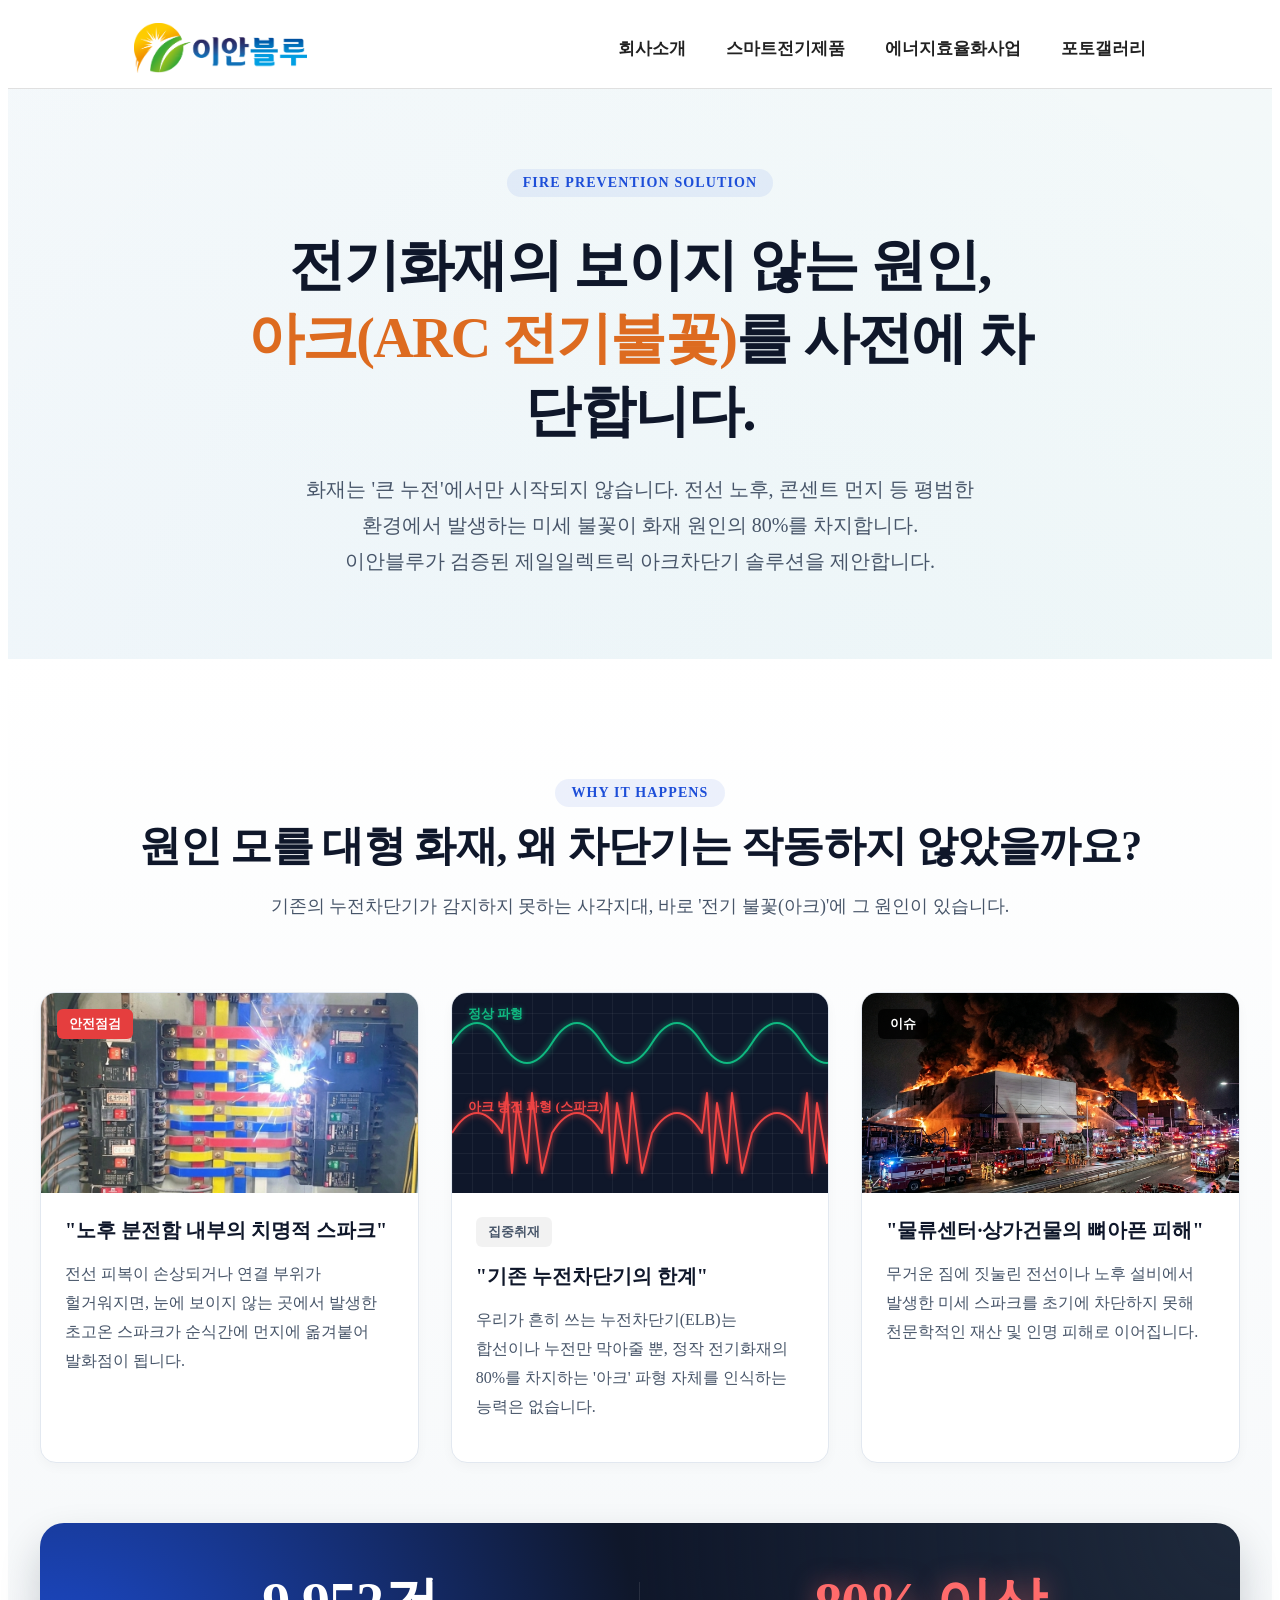
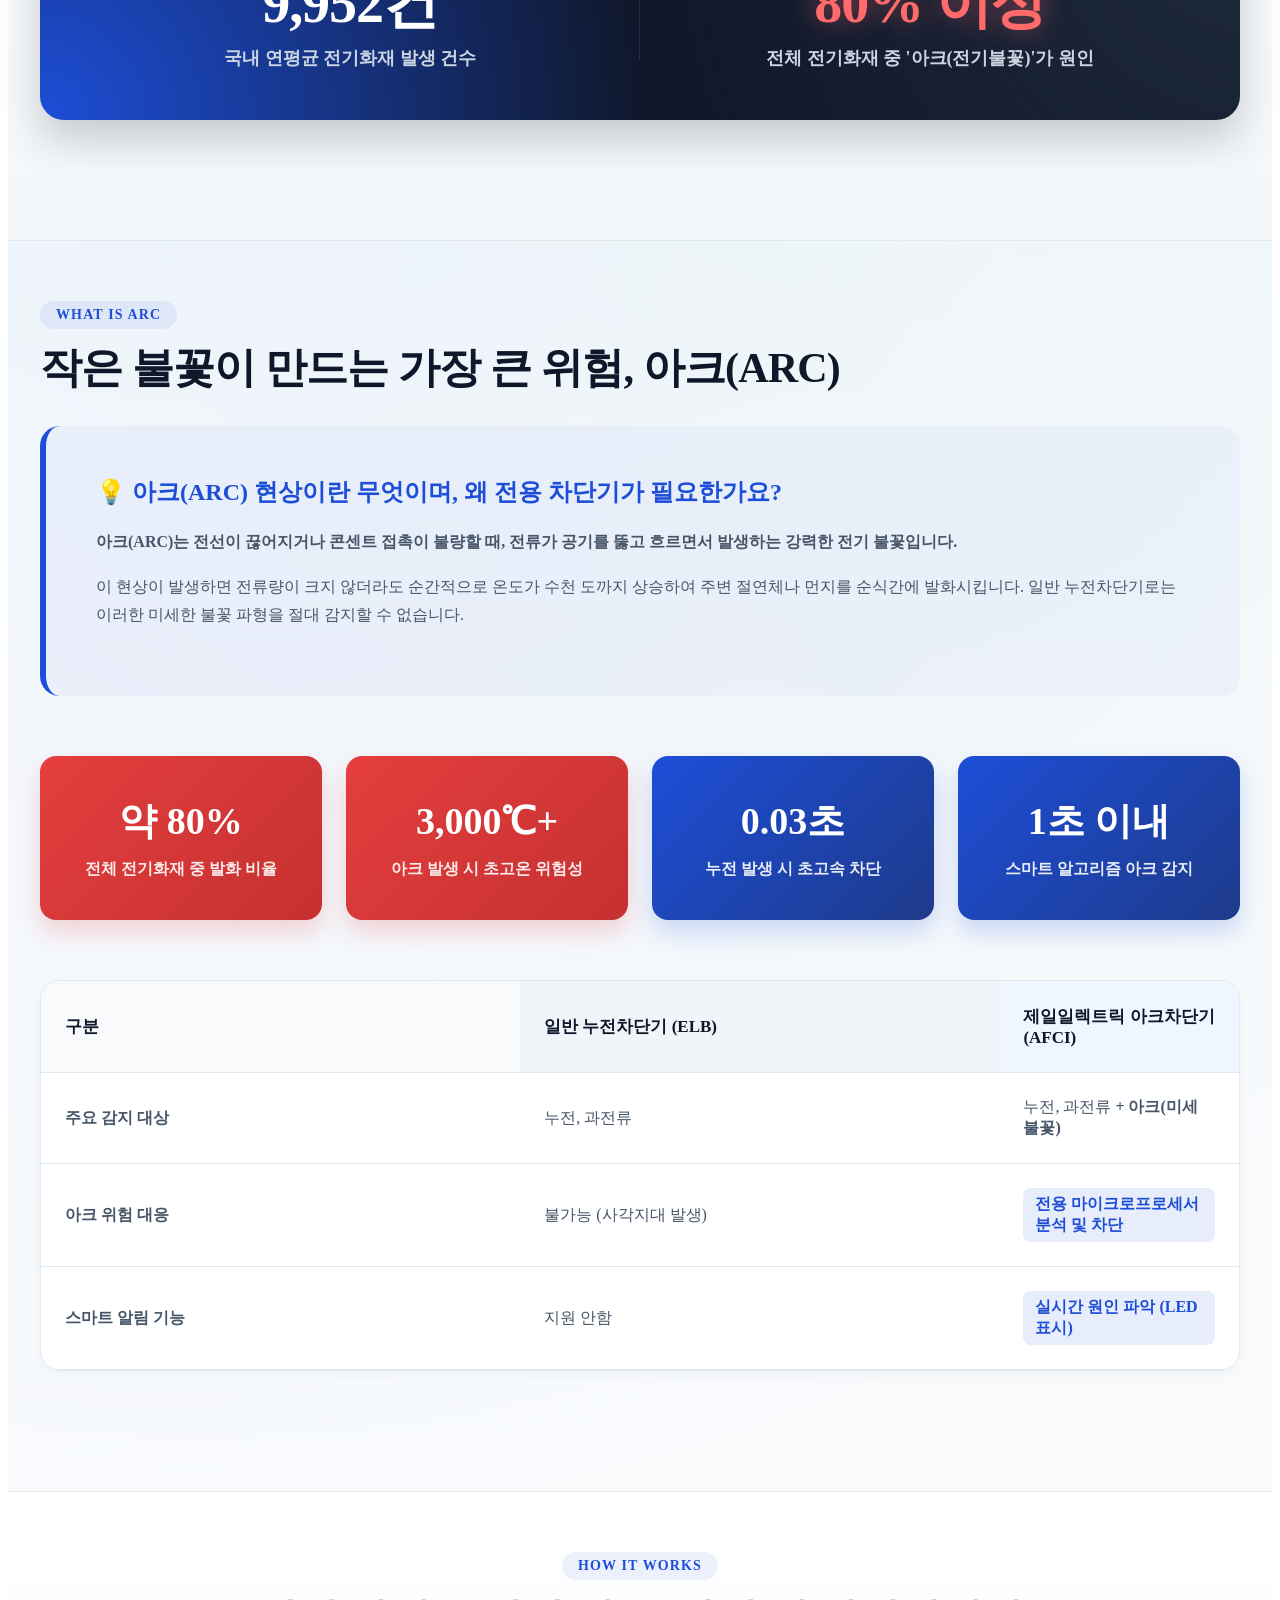
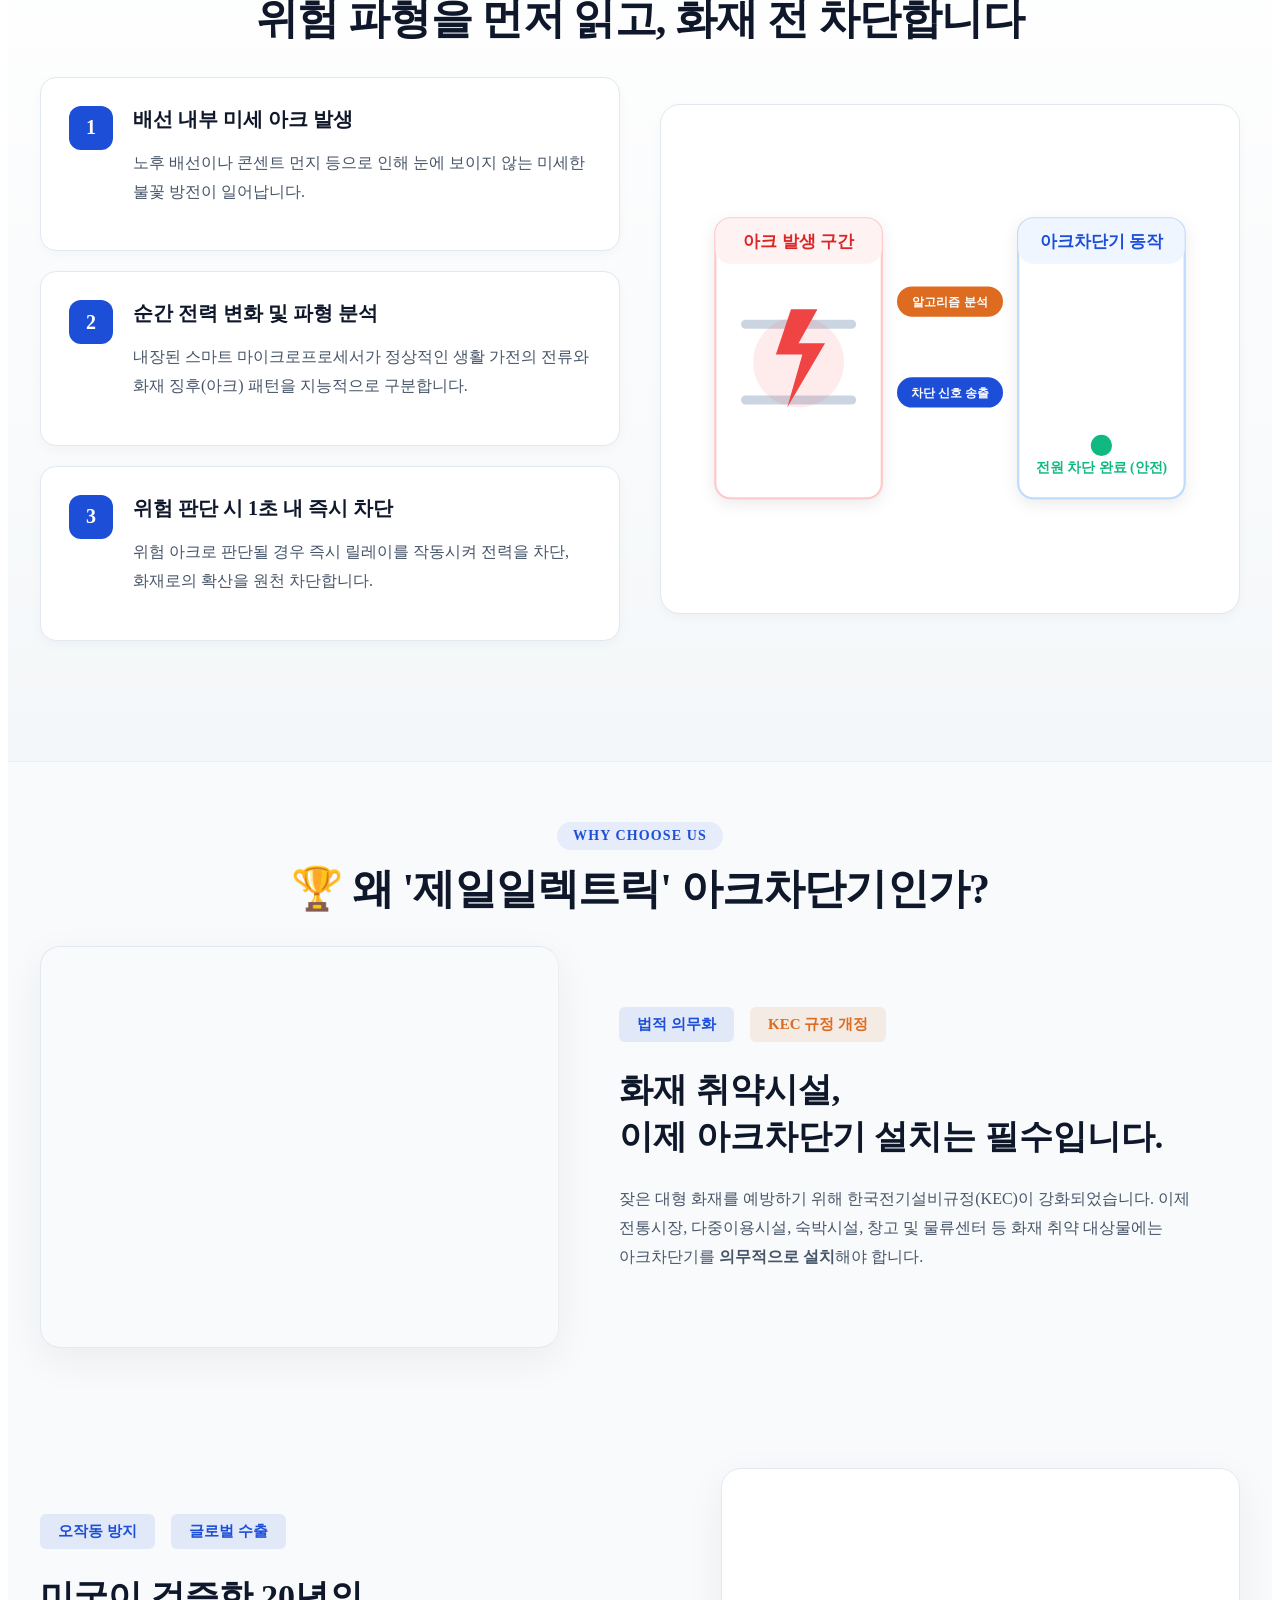
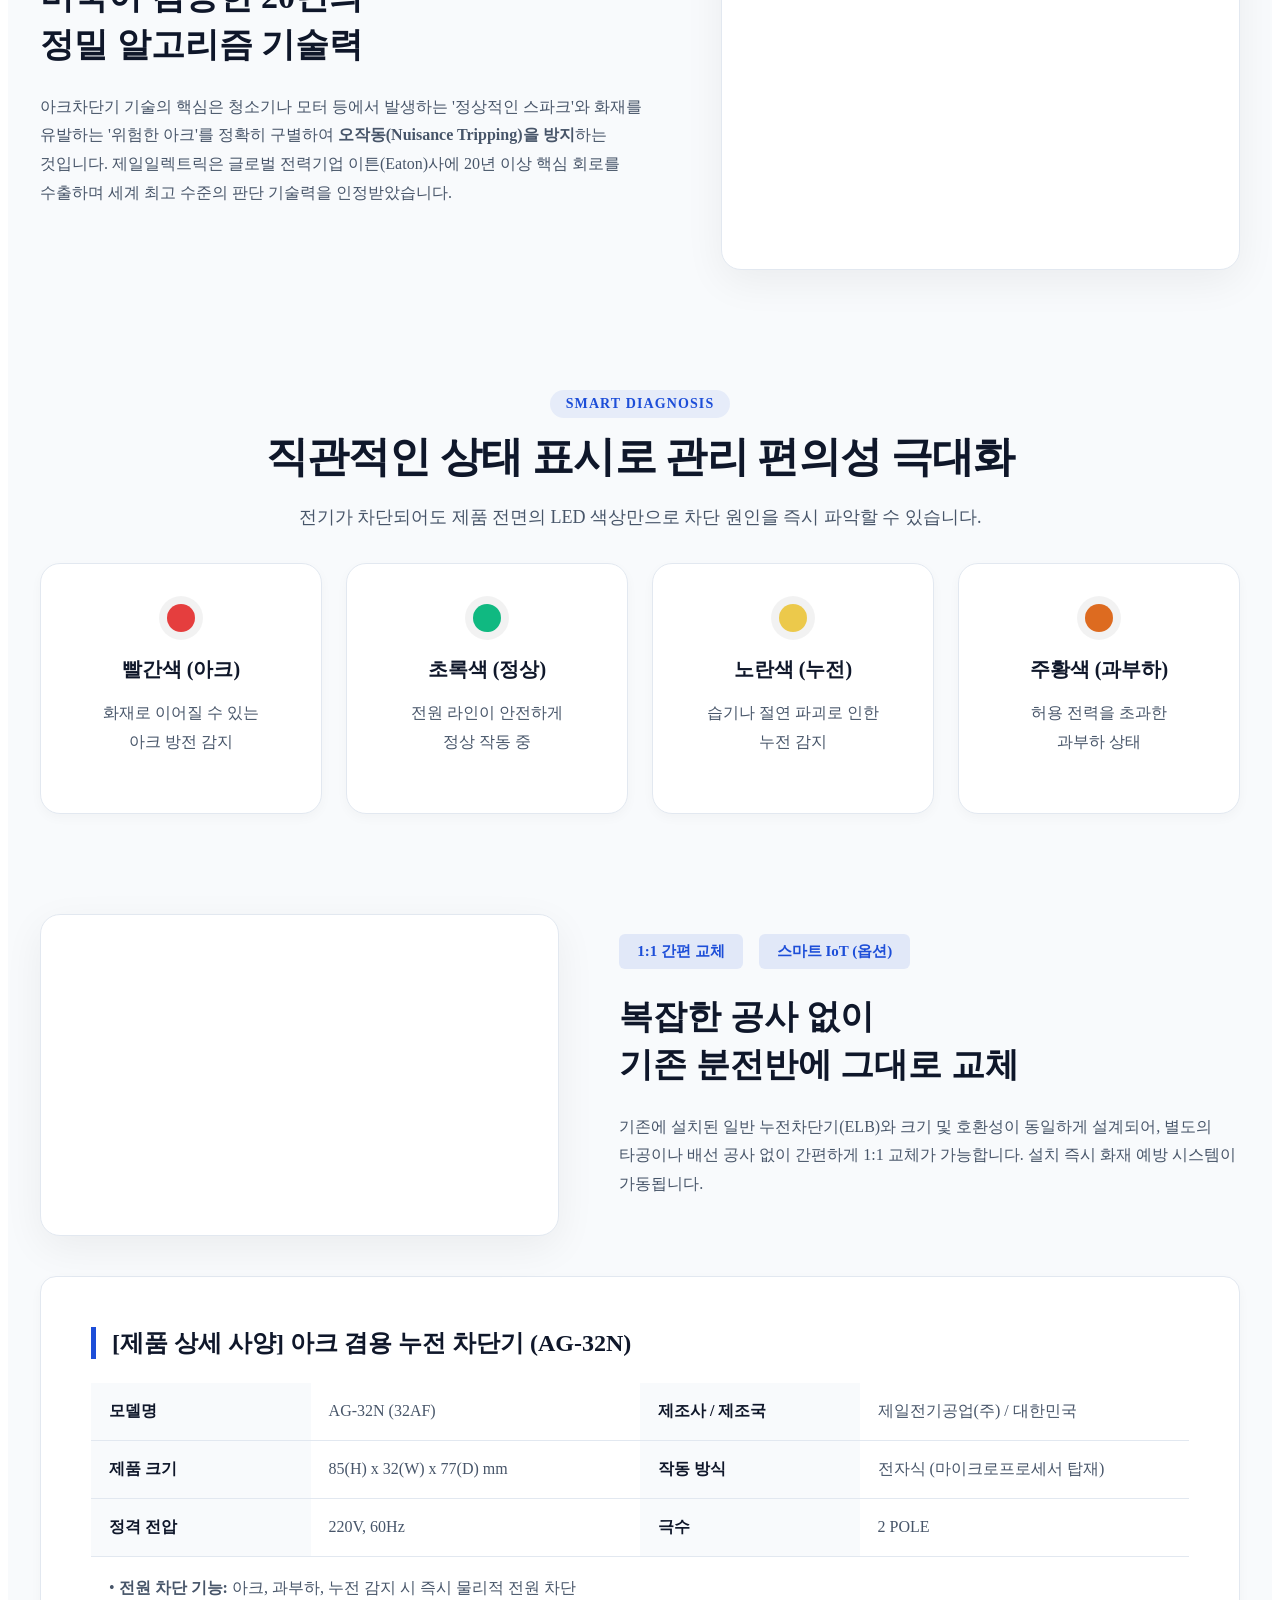
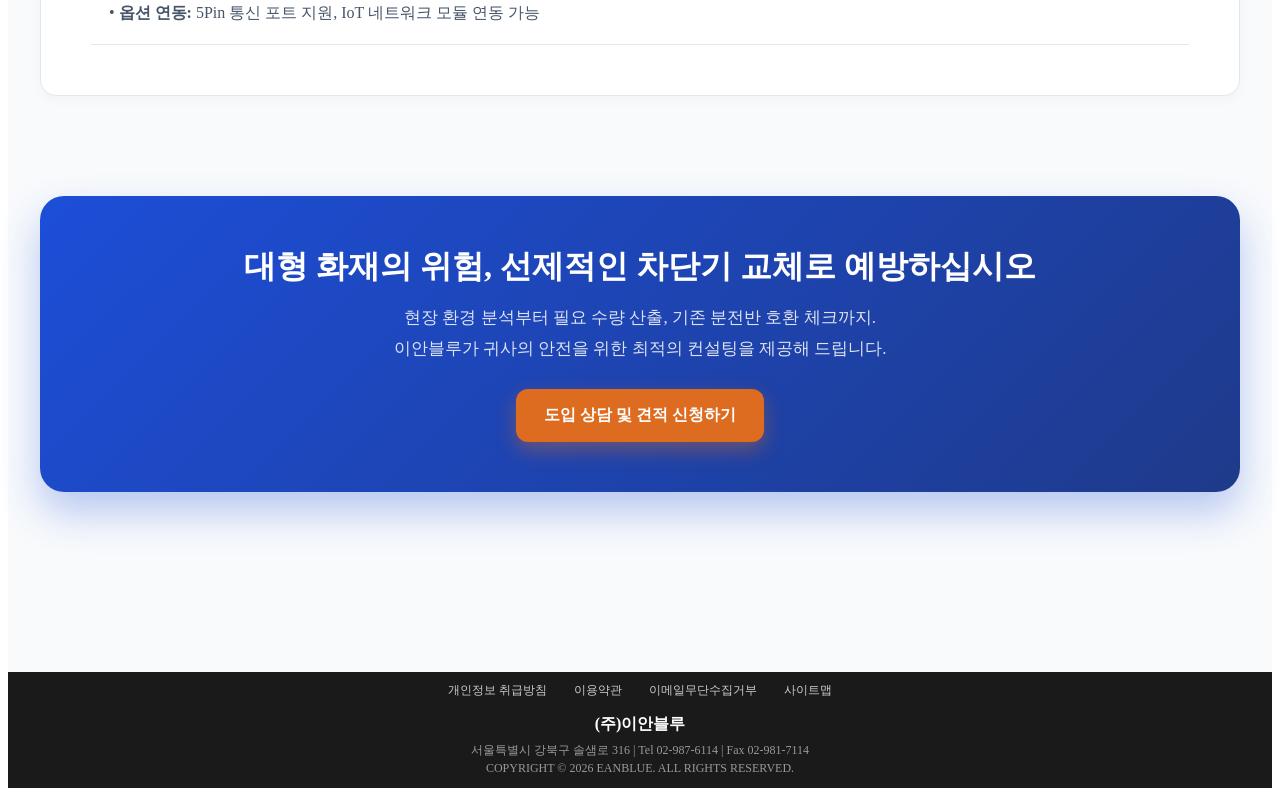
==== arc_breaker.html @ 27e42477 "index and smart electric" ====
<!DOCTYPE html>
<html lang="ko">
<head>
    <meta charset="UTF-8">
    <meta name="viewport" content="width=device-width, initial-scale=1.0">
	<link href="https://fonts.googleapis.com/css2?family=DM+Serif+Display:ital@0;1&display=swap" rel="stylesheet">
    <title>이안블루 | 공식 홈페이지</title>
	<link rel="stylesheet" href="style.css">
    <style>
		/* ==============================================
           💡 [신규] 스마트 아크차단기 전용 독립 스타일
           ============================================== */
        #arc-breaker-section {
            --bg: #f8fafc; --bg-alt: #ffffff; --card: #ffffff; --line: #e2e8f0;
            --text: #0f172a; --sub: #475569; --primary: #1d4ed8; --secondary: #3b82f6;
            --accent: #10b981; --orange: #dd6b20; --red: #e53e3e; --yellow: #ecc94b;
            --shadow: 0 12px 40px rgba(0,0,0,0.06); --shadow-sm: 0 4px 12px rgba(0,0,0,0.03);
            --radius: 20px; --max: 1200px;
            background-color: var(--bg);
            background-image: radial-gradient(circle at 15% 20%, rgba(59, 130, 246, 0.05), transparent 30%), radial-gradient(circle at 85% 12%, rgba(16, 185, 129, 0.04), transparent 30%);
            padding: 0 !important; /* 기존 content-section 여백 무시하고 풀스크린 사용 */
            color: var(--text);
        }
        
        #arc-breaker-section p { line-height: 1.8; word-break: keep-all; color: var(--sub); }
        .arc2-wrap { width: min(var(--max), calc(100% - 40px)); margin: 0 auto; }
        .arc2-section { padding: 120px 0; }
        .arc2-section-alt { background: linear-gradient(180deg, #ffffff 0%, #f4f7f9 100%); }
        .arc2-section + .arc2-section { border-top: 1px solid rgba(0,0,0,0.05); }

        .arc2-head { margin-bottom: 70px; text-align: center; }
        .arc2-head.left { text-align: left; }
        .arc2-kicker { display: inline-block; margin-bottom: 12px; font-size: 14px; font-weight: 800; letter-spacing: .08em; color: var(--primary); text-transform: uppercase; background: rgba(29, 78, 216, 0.08); padding: 6px 16px; border-radius: 30px; }
        .arc2-kicker.orange { color: var(--orange); background: rgba(221, 107, 32, 0.1); }
        .arc2-head h2 { margin: 0 auto 16px; font-size: clamp(28px, 4vw, 42px); letter-spacing: -0.02em; line-height: 1.3; font-weight: 800; color: var(--text); }
        .arc2-head p { margin: 0 auto; color: var(--sub); max-width: 800px; font-size: 18px; }

        .arc2-hero { padding: 80px 0 60px; position: relative; overflow: hidden; text-align: center; }
        .arc2-hero h1 { margin: 20px auto 24px; font-size: clamp(36px, 4.5vw, 56px); line-height: 1.3; font-weight: 800; letter-spacing: -0.03em; color: var(--text); }
        .arc2-hero h1 .arc2-highlight { color: var(--orange); }
        .arc2-hero p { margin: 0 auto 20px; color: var(--sub); font-size: clamp(17px, 1.8vw, 20px); max-width: 680px; line-height: 1.7; }

        .arc2-news-grid { display: grid; grid-template-columns: repeat(auto-fit, minmax(320px, 1fr)); gap: 32px; }
        .arc2-news-card { background: var(--card); border-radius: 16px; overflow: hidden; box-shadow: var(--shadow-sm); border: 1px solid var(--line); transition: transform 0.3s; }
        .arc2-news-card:hover { transform: translateY(-5px); border-color: var(--secondary); }
        .arc2-news-img { height: 200px; background-size: cover; background-position: center; position: relative; }
        .arc2-news-badge { position: absolute; top: 16px; left: 16px; background: rgba(0,0,0,0.8); color: #fff; padding: 6px 12px; border-radius: 6px; font-size: 13px; font-weight: 600; }
        .arc2-news-content { padding: 24px; }
        .arc2-news-content h4 { margin: 0 0 12px; font-size: 20px; font-weight: 700; color: var(--text); }

        .arc2-fire-banner { display: flex; justify-content: center; align-items: center; gap: 40px; margin-top: 60px; background: #0f172a; background-image: radial-gradient(circle at 100% 0%, #1e293b 0%, transparent 50%), radial-gradient(circle at 0% 100%, #1d4ed8 0%, transparent 50%); padding: 50px 40px; border-radius: 24px; box-shadow: 0 20px 40px rgba(15, 23, 42, 0.2); }
        .arc2-fire-stat { flex: 1; text-align: center; position: relative; }
        .arc2-fire-stat:first-child::after { content: ''; position: absolute; right: -20px; top: 10%; height: 80%; width: 1px; background: rgba(255,255,255,0.1); }
        .arc2-fire-stat strong { display: block; font-size: clamp(40px, 5vw, 56px); font-weight: 900; color: #ffffff; margin-bottom: 12px; line-height: 1.1; letter-spacing: -0.02em; }
        .arc2-fire-stat.danger strong { color: #ff6b6b; text-shadow: 0 0 24px rgba(255, 107, 107, 0.5); }
        .arc2-fire-stat span { font-size: 18px; color: #cbd5e1; font-weight: 600; }

        .arc2-info-box { background: rgba(29, 78, 216, 0.04); padding: 50px; border-radius: 20px; margin-bottom: 60px; border-left: 6px solid var(--primary); }
        .arc2-info-box h4 { font-size: 24px; margin: 0 0 20px; color: var(--primary); font-weight: 800; }

        .arc2-stats { display: grid; grid-template-columns: repeat(4, 1fr); gap: 24px; margin-top: 40px; }
        .arc2-stat { padding: 40px 20px; border-radius: 16px; background: linear-gradient(135deg, var(--primary), #1e3a8a); text-align: center; box-shadow: 0 12px 24px rgba(29, 78, 216, 0.2); }
        .arc2-stat strong { display: block; font-size: clamp(28px, 3vw, 38px); font-weight: 800; margin-bottom: 12px; color: #ffffff; }
        .arc2-stat.danger { background: linear-gradient(135deg, var(--red), #c53030); box-shadow: 0 12px 24px rgba(229, 62, 62, 0.2); }
        .arc2-stat span { color: rgba(255,255,255,0.9); font-size: 16px; font-weight: 600; }

        .arc2-compare-wrap { background: var(--card); border: 1px solid var(--line); border-radius: var(--radius); overflow: hidden; box-shadow: var(--shadow-sm); margin-top: 60px; }
        .arc2-compare { width: 100%; border-collapse: collapse; text-align: left; }
        .arc2-compare th, .arc2-compare td { padding: 24px; border-bottom: 1px solid var(--line); vertical-align: middle; }
        .arc2-compare th { background: var(--bg); color: var(--text); font-size: 17px; font-weight: 700; width: 20%; }
        .arc2-compare td { color: var(--sub); font-size: 16px; width: 40%; }
        .arc2-yes { color: var(--primary); font-weight: 800; background: rgba(29,78,216,0.1); padding: 6px 12px; border-radius: 8px; display: inline-block; }
        .arc2-no { color: var(--sub); font-weight: 500; }

        .arc2-flow-wrap { display: grid; grid-template-columns: 1fr 1fr; gap: 40px; align-items: center; }
        .arc2-flow-steps { display: grid; gap: 20px; }
        .arc2-flow-step { display: flex; gap: 20px; align-items: flex-start; padding: 28px; border-radius: 16px; background: #ffffff; border: 1px solid var(--line); box-shadow: var(--shadow-sm); }
        .arc2-flow-num { width: 44px; height: 44px; border-radius: 12px; display: grid; place-items: center; background: var(--primary); color: #ffffff; font-weight: 800; font-size: 20px; flex: 0 0 44px; }
        .arc2-flow-step h4 { margin: 0 0 8px; font-size: 20px; color: var(--text); font-weight: bold; }
        .arc2-viz { min-height: 460px; display: grid; place-items: center; padding: 24px; background: #ffffff; border-radius: var(--radius); border: 1px solid var(--line); box-shadow: var(--shadow-sm); }
        .arc2-viz svg { width: 100%; height: auto; max-width: 560px; }

        .arc2-feature-row { display: flex; align-items: center; gap: 60px; margin-bottom: 120px; }
        .arc2-feature-row.reverse { flex-direction: row-reverse; }
        .arc2-feature-img { flex: 1; height: 400px; border-radius: 20px; background-size: cover; background-position: center; box-shadow: var(--shadow); border: 1px solid var(--line); }
        .arc2-feature-img.contain { background-size: contain; background-repeat: no-repeat; background-color: #fff; }
        .arc2-feature-text { flex: 1.2; }
        .arc2-feature-tag { display: inline-block; background: rgba(29, 78, 216, 0.1); color: var(--primary); padding: 8px 18px; border-radius: 6px; font-size: 15px; font-weight: 700; margin: 0 12px 24px 0; }
        .arc2-feature-tag.orange { background: rgba(221, 107, 32, 0.1); color: var(--orange); }
        .arc2-feature-text h3 { font-size: 34px; font-weight: 800; margin: 0 0 24px; line-height: 1.4; color: var(--text); }

        .arc2-indicator-grid { display: grid; grid-template-columns: repeat(4, 1fr); gap: 24px; margin-bottom: 100px; }
        .arc2-indicator { padding: 40px 24px; border-radius: 20px; background: #ffffff; border: 1px solid var(--line); box-shadow: var(--shadow-sm); text-align: center; }
        .arc2-dot { width: 28px; height: 28px; border-radius: 50%; margin: 0 auto 24px; box-shadow: 0 0 0 8px rgba(0,0,0,0.05); }
        .arc2-indicator h4 { margin: 0 0 16px; font-size: 20px; color: var(--text); font-weight: 700; }

        .arc2-spec-box { background: #ffffff; border: 1px solid var(--line); border-radius: 16px; padding: 50px; box-shadow: var(--shadow-sm); width: 100%; margin-bottom: 100px; box-sizing: border-box;}
        .arc2-spec-box h4 { font-size: 24px; color: var(--text); margin: 0 0 24px 0; font-weight: 800; border-left: 5px solid var(--primary); padding-left: 16px; }
        .arc2-spec-table { width: 100%; border-collapse: collapse; font-size: 16px; }
        .arc2-spec-table th, .arc2-spec-table td { padding: 18px; border-bottom: 1px solid var(--line); text-align: left; }
        .arc2-spec-table th { background-color: var(--bg); color: var(--text); font-weight: 700; width: 20%; }
        .arc2-spec-table td { color: var(--sub); width: 30%; }

        .arc2-cta-box { position: relative; overflow: hidden; border-radius: 24px; padding: 50px 40px; text-align: center; background: linear-gradient(135deg, var(--primary), #1e3a8a); color: #ffffff; box-shadow: 0 20px 40px rgba(29, 78, 216, 0.3); margin-bottom: 60px; }
        .arc2-cta-box h2 { margin: 0 auto 16px; font-size: clamp(26px, 3.5vw, 32px); font-weight: 800; line-height: 1.3; color: white;}
        .arc2-cta-box p { margin: 0 auto 24px; color: rgba(255,255,255,0.85)!important; max-width: 700px; font-size: 17px; line-height: 1.6; }
        
        .arc2-btn { display: inline-flex; align-items: center; justify-content: center; padding: 16px 28px; border-radius: 12px; font-weight: 700; font-size: 16px; transition: all .2s ease; cursor: pointer; border: none; font-family: inherit; text-decoration: none;}
        .arc2-btn-orange { background: var(--orange); color: #fff; box-shadow: 0 8px 20px rgba(221, 107, 32, 0.4); }
        .arc2-btn-orange:hover { transform: translateY(-2px); box-shadow: 0 12px 24px rgba(0,0,0,0.1); color: #fff; }

        @media (max-width: 1024px){
            .arc2-flow-wrap, .arc2-feature-row, .arc2-feature-row.reverse { grid-template-columns: 1fr; flex-direction: column; gap: 60px; margin-bottom: 80px; }
            .arc2-feature-img { min-height: 400px; width: 100%; }
            .arc2-stats, .arc2-indicator-grid { grid-template-columns: 1fr 1fr; }
        }
        @media (max-width: 768px){
            .arc2-fire-banner { flex-direction: column; gap: 40px; padding: 40px 20px; }
            .arc2-fire-stat:first-child::after { display: none; }
            .arc2-stats, .arc2-indicator-grid { grid-template-columns: 1fr; }
            .arc2-compare th, .arc2-compare td, .arc2-spec-table th, .arc2-spec-table td { display: block; width: 100%; box-sizing: border-box; }
            .arc2-compare th, .arc2-spec-table th { background: var(--bg); padding-bottom: 12px; border-bottom: none; }
            .arc2-compare td, .arc2-spec-table td { padding-top: 8px; margin-bottom: 20px; }
            .arc2-section { padding: 80px 0; }
            .arc2-cta-box { padding: 30px 24px; }
            .arc2-feature-row { margin-bottom: 60px; }
        }

    </style>
</head>
<body>

    <div id="header-placeholder"></div>

    <section id="arc-breaker-section" class="content-section active" style="display: block; min-height: calc(100vh - 150px);">
      
      <!-- 히어로 섹션 -->
      <div class="arc2-hero">
        <div class="arc2-wrap" style="max-width: 800px;">
          <div class="arc2-hero-copy">
            <span class="arc2-kicker">FIRE PREVENTION SOLUTION</span>
            <h1>전기화재의 보이지 않는 원인,<br><span class="arc2-highlight">아크(ARC 전기불꽃)</span>를 사전에 차단합니다.</h1>
            <p>화재는 '큰 누전'에서만 시작되지 않습니다. 전선 노후, 콘센트 먼지 등 평범한 환경에서 발생하는 미세 불꽃이 화재 원인의 80%를 차지합니다.<br>이안블루가 검증된 제일일렉트릭 아크차단기 솔루션을 제안합니다.</p>
          </div>
        </div>
      </div>

      <!-- 문제 제기 (뉴스/화재 사례) -->
      <div class="arc2-section arc2-section-alt">
        <div class="arc2-wrap">
          <div class="arc2-head">
            <span class="arc2-kicker">Why It Happens</span>
            <h2>원인 모를 대형 화재, 왜 차단기는 작동하지 않았을까요?</h2>
            <p>기존의 누전차단기가 감지하지 못하는 사각지대, 바로 '전기 불꽃(아크)'에 그 원인이 있습니다.</p>
          </div>

          <div class="arc2-news-grid">
            <div class="arc2-news-card">
              <div class="arc2-news-img" style="background-image: url('Gemini_Generated_Image_8s9qt38s9qt38s9q.png');">
                <span class="arc2-news-badge" style="background:var(--red);">안전점검</span>
              </div>
              <div class="arc2-news-content">
                <h4>"노후 분전함 내부의 치명적 스파크"</h4>
                <p>전선 피복이 손상되거나 연결 부위가 헐거워지면, 눈에 보이지 않는 곳에서 발생한 초고온 스파크가 순식간에 먼지에 옮겨붙어 발화점이 됩니다.</p>
              </div>
            </div>
            <div class="arc2-news-card">
    <!-- 🔥 애니메이션 파형 시각화 영역 추가 -->
    <div class="arc2-news-img" style="background: #0f172a; position: relative; overflow: hidden; height: 200px;">
        <!-- 배경 그리드 (모눈종이 효과) -->
        <div style="position: absolute; top:0; left:0; width:100%; height:100%; background: linear-gradient(rgba(255,255,255,0.05) 1px, transparent 1px), linear-gradient(90deg, rgba(255,255,255,0.05) 1px, transparent 1px); background-size: 20px 20px;"></div>
        
        <!-- 파형 설명 라벨 -->
        <div style="position: absolute; top: 12px; left: 16px; color: #10b981; font-size: 13px; font-weight: bold; z-index: 2; text-shadow: 0 0 5px rgba(16, 185, 129, 0.5);">정상 파형</div>
        <div style="position: absolute; top: 105px; left: 16px; color: #ef4444; font-size: 13px; font-weight: bold; z-index: 2; text-shadow: 0 0 5px rgba(239, 68, 68, 0.5);">아크 방전 파형 (스파크)</div>
        
        <!-- 🟢 정상 파형 SVG (부드러운 곡선) -->
        <svg width="1200" height="100" style="position: absolute; top: 0; left: 0; animation: waveMove 2s linear infinite; filter: drop-shadow(0 0 3px #10b981);">
            <path d="M0,50 Q25,10 50,50 T100,50 T150,50 T200,50 T250,50 T300,50 T350,50 T400,50 T450,50 T500,50 T550,50 T600,50 T650,50 T700,50 T750,50 T800,50 T850,50 T900,50 T950,50 T1000,50 T1050,50 T1100,50 T1150,50 T1200,50" fill="none" stroke="#10b981" stroke-width="2" stroke-linecap="round"/>
        </svg>
        
        <!-- 🔴 아크 방전 파형 SVG (불규칙한 스파크) -->
        <svg width="1200" height="100" style="position: absolute; top: 90px; left: 0; animation: waveMove 2s linear infinite; filter: drop-shadow(0 0 3px #ef4444);">
            <path d="M0,50 Q25,10 50,50 L55,10 L60,90 L65,20 L75,80 L80,10 L90,90 L100,50 Q125,10 150,50 L155,10 L160,90 L165,20 L175,80 L180,10 L190,90 L200,50 Q225,10 250,50 L255,10 L260,90 L265,20 L275,80 L280,10 L290,90 L300,50 Q325,10 350,50 L355,10 L360,90 L365,20 L375,80 L380,10 L390,90 L400,50 Q425,10 450,50 L455,10 L460,90 L465,20 L475,80 L480,10 L490,90 L500,50 Q525,10 550,50 L555,10 L560,90 L565,20 L575,80 L580,10 L590,90 L600,50 Q625,10 650,50 L655,10 L660,90 L665,20 L675,80 L680,10 L690,90 L700,50 Q725,10 750,50 L755,10 L760,90 L765,20 L775,80 L780,10 L790,90 L800,50 Q825,10 850,50 L855,10 L860,90 L865,20 L875,80 L880,10 L890,90 L900,50 Q925,10 950,50 L955,10 L960,90 L965,20 L975,80 L980,10 L990,90 L1000,50 Q1025,10 1050,50 L1055,10 L1060,90 L1065,20 L1075,80 L1080,10 L1090,90 L1100,50 Q1125,10 1150,50 L1155,10 L1160,90 L1165,20 L1175,80 L1180,10 L1190,90 L1200,50" fill="none" stroke="#ef4444" stroke-width="2" stroke-linejoin="round"/>
        </svg>
    </div>
    <!-- // 애니메이션 파형 시각화 영역 끝 -->

    <div class="arc2-news-content">
        <span class="arc2-feature-tag" style="margin-bottom: 16px; background: rgba(0,0,0,0.05); color: var(--sub); padding: 6px 12px; font-size: 13px;">집중취재</span>
        <h4>"기존 누전차단기의 한계"</h4>
        <p>우리가 흔히 쓰는 누전차단기(ELB)는 합선이나 누전만 막아줄 뿐, 정작 전기화재의 80%를 차지하는 '아크' 파형 자체를 인식하는 능력은 없습니다.</p>
    </div>
</div>
            <div class="arc2-news-card">
              <div class="arc2-news-img" style="background-image: url('Gemini_Generated_Image_iw2x42iw2x42iw2x.png');">
                <span class="arc2-news-badge">이슈</span>
              </div>
              <div class="arc2-news-content">
                <h4>"물류센터·상가건물의 뼈아픈 피해"</h4>
                <p>무거운 짐에 짓눌린 전선이나 노후 설비에서 발생한 미세 스파크를 초기에 차단하지 못해 천문학적인 재산 및 인명 피해로 이어집니다.</p>
              </div>
            </div>
          </div>

          <div class="arc2-fire-banner">
            <div class="arc2-fire-stat">
              <strong>9,952건</strong>
              <span>국내 연평균 전기화재 발생 건수</span>
            </div>
            <div class="arc2-fire-stat danger">
              <strong>80% 이상</strong>
              <span>전체 전기화재 중 '아크(전기불꽃)'가 원인</span>
            </div>
          </div>
        </div>
      </div>

      <!-- 아크란? & 비교 분석 -->
      <div class="arc2-section" style="padding-top: 60px;">
        <div class="arc2-wrap">
          <div class="arc2-head left" style="margin-bottom: 30px;">
            <span class="arc2-kicker">What is Arc</span>
            <h2>작은 불꽃이 만드는 가장 큰 위험, 아크(ARC)</h2>
          </div>

          <div class="arc2-info-box">
            <h4>💡 아크(ARC) 현상이란 무엇이며, 왜 전용 차단기가 필요한가요?</h4>
            <p><strong>아크(ARC)는 전선이 끊어지거나 콘센트 접촉이 불량할 때, 전류가 공기를 뚫고 흐르면서 발생하는 강력한 전기 불꽃입니다.</strong></p>
            <p>이 현상이 발생하면 전류량이 크지 않더라도 순간적으로 온도가 수천 도까지 상승하여 주변 절연체나 먼지를 순식간에 발화시킵니다. 일반 누전차단기로는 이러한 미세한 불꽃 파형을 절대 감지할 수 없습니다.</p>
          </div>

          <div class="arc2-stats">
            <div class="arc2-stat danger">
              <strong>약 80%</strong>
              <span>전체 전기화재 중 발화 비율</span>
            </div>
            <div class="arc2-stat danger">
              <strong>3,000℃+</strong>
              <span>아크 발생 시 초고온 위험성</span>
            </div>
            <div class="arc2-stat">
              <strong>0.03초</strong>
              <span>누전 발생 시 초고속 차단</span>
            </div>
            <div class="arc2-stat">
              <strong>1초 이내</strong>
              <span>스마트 알고리즘 아크 감지</span>
            </div>
          </div>

          <div class="arc2-compare-wrap">
            <table class="arc2-compare">
              <thead>
                <tr>
                  <th>구분</th>
                  <th style="background:#f1f5f9;">일반 누전차단기 (ELB)</th>
                  <th style="background:#eff6ff;">제일일렉트릭 아크차단기 (AFCI)</th>
                </tr>
              </thead>
              <tbody>
                <tr>
                  <td><strong>주요 감지 대상</strong></td>
                  <td>누전, 과전류</td>
                  <td>누전, 과전류 <strong>+ 아크(미세 불꽃)</strong></td>
                </tr>
                <tr>
                  <td><strong>아크 위험 대응</strong></td>
                  <td><span class="arc2-no">불가능 (사각지대 발생)</span></td>
                  <td><span class="arc2-yes">전용 마이크로프로세서 분석 및 차단</span></td>
                </tr>
                <tr>
                  <td><strong>스마트 알림 기능</strong></td>
                  <td><span class="arc2-no">지원 안함</span></td>
                  <td><span class="arc2-yes">실시간 원인 파악 (LED 표시)</span></td>
                </tr>
              </tbody>
            </table>
          </div>
        </div>
      </div>

      <!-- 동작 원리 -->
      <div class="arc2-section arc2-section-alt" style="padding-top: 60px;">
        <div class="arc2-wrap">
          <div class="arc2-head" style="margin-bottom: 30px;">
            <span class="arc2-kicker">How it Works</span>
            <h2>위험 파형을 먼저 읽고, 화재 전 차단합니다</h2>
          </div>

          <div class="arc2-flow-wrap">
            <div class="arc2-flow-steps">
              <div class="arc2-flow-step">
                <div class="arc2-flow-num">1</div>
                <div>
                  <h4>배선 내부 미세 아크 발생</h4>
                  <p>노후 배선이나 콘센트 먼지 등으로 인해 눈에 보이지 않는 미세한 불꽃 방전이 일어납니다.</p>
                </div>
              </div>
              <div class="arc2-flow-step">
                <div class="arc2-flow-num">2</div>
                <div>
                  <h4>순간 전력 변화 및 파형 분석</h4>
                  <p>내장된 스마트 마이크로프로세서가 정상적인 생활 가전의 전류와 화재 징후(아크) 패턴을 지능적으로 구분합니다.</p>
                </div>
              </div>
              <div class="arc2-flow-step">
                <div class="arc2-flow-num">3</div>
                <div>
                  <h4>위험 판단 시 1초 내 즉시 차단</h4>
                  <p>위험 아크로 판단될 경우 즉시 릴레이를 작동시켜 전력을 차단, 화재로의 확산을 원천 차단합니다.</p>
                </div>
              </div>
            </div>

            <div class="arc2-viz">
              <svg viewBox="0 0 700 450" xmlns="http://www.w3.org/2000/svg">
                <defs><filter id="shadow" x="-10%" y="-10%" width="120%" height="120%"><feDropShadow dx="0" dy="6" stdDeviation="10" flood-color="#0f172a" flood-opacity="0.08"/></filter></defs>
                <rect x="40" y="40" rx="20" width="220" height="370" fill="#ffffff" stroke="#fecaca" stroke-width="3" filter="url(#shadow)"/>
                <rect x="40" y="40" rx="20" width="220" height="60" fill="#fef2f2"/>
                <text x="150" y="78" text-anchor="middle" fill="#dc2626" font-size="22" font-weight="800">아크 발생 구간</text>
                <line x1="80" y1="180" x2="220" y2="180" stroke="#cbd5e1" stroke-width="12" stroke-linecap="round"/>
                <line x1="80" y1="280" x2="220" y2="280" stroke="#cbd5e1" stroke-width="12" stroke-linecap="round"/>
                <path d="M140 160 L120 220 L155 220 L135 290 L185 205 L150 205 L175 160 Z" fill="#ef4444"/>
                <circle cx="150" cy="230" r="60" fill="rgba(239, 68, 68, 0.1)"/>
                <rect x="280" y="130" rx="20" width="140" height="40" fill="#dd6b20"/><text x="350" y="156" text-anchor="middle" fill="#ffffff" font-size="16" font-weight="800">알고리즘 분석</text>
                <rect x="280" y="250" rx="20" width="140" height="40" fill="#1d4ed8"/><text x="350" y="276" text-anchor="middle" fill="#ffffff" font-size="16" font-weight="800">차단 신호 송출</text>
                <rect x="440" y="40" rx="20" width="220" height="370" fill="#ffffff" stroke="#bfdbfe" stroke-width="3" filter="url(#shadow)"/>
                <rect x="440" y="40" rx="20" width="220" height="60" fill="#eff6ff"/>
                <text x="550" y="78" text-anchor="middle" fill="#1d4ed8" font-size="22" font-weight="800">아크차단기 동작</text>
                <circle cx="550" cy="340" r="14" fill="#10b981"/>
                <text x="550" y="375" text-anchor="middle" fill="#10b981" font-size="18" font-weight="800">전원 차단 완료 (안전)</text>
              </svg>
            </div>
          </div>
        </div>
      </div>

      <!-- 상세 기능 및 스펙 -->
      <div class="arc2-section" style="padding-top: 60px;">
        <div class="arc2-wrap">
          <div class="arc2-head" style="margin-bottom: 30px;">
            <span class="arc2-kicker">Why Choose Us</span>
            <h2>🏆 왜 '제일일렉트릭' 아크차단기인가?</h2>
          </div>

          <div class="arc2-feature-row">
            <div class="arc2-feature-img" style="background-image: url('https://image.news1.kr/system/photos/2025/12/5/7636900/no_water.jpg/dims/crop/628x439'); border-right: 1px solid #eee;"></div>
            <div class="arc2-feature-text">
              <span class="arc2-feature-tag">법적 의무화</span>
              <span class="arc2-feature-tag orange">KEC 규정 개정</span>
              <h3>화재 취약시설,<br>이제 아크차단기 설치는 필수입니다.</h3>
              <p>잦은 대형 화재를 예방하기 위해 한국전기설비규정(KEC)이 강화되었습니다. 이제 전통시장, 다중이용시설, 숙박시설, 창고 및 물류센터 등 화재 취약 대상물에는 아크차단기를 <strong>의무적으로 설치</strong>해야 합니다.</p>
            </div>
          </div>

          <div class="arc2-feature-row reverse">
            <div class="arc2-feature-img contain" style="background-image: url('https://cdn.dailysecu.com/news/photo/202510/201371_201604_3022.png');"></div>
            <div class="arc2-feature-text">
              <span class="arc2-feature-tag">오작동 방지</span>
              <span class="arc2-feature-tag">글로벌 수출</span>
              <h3>미국이 검증한 20년의<br>정밀 알고리즘 기술력</h3>
              <p>아크차단기 기술의 핵심은 청소기나 모터 등에서 발생하는 '정상적인 스파크'와 화재를 유발하는 '위험한 아크'를 정확히 구별하여 <strong>오작동(Nuisance Tripping)을 방지</strong>하는 것입니다. 제일일렉트릭은 글로벌 전력기업 이튼(Eaton)사에 20년 이상 핵심 회로를 수출하며 세계 최고 수준의 판단 기술력을 인정받았습니다.</p>
            </div>
          </div>

          <div class="arc2-head" style="margin-top: 100px; margin-bottom: 30px;">
            <span class="arc2-kicker">Smart Diagnosis</span>
            <h2>직관적인 상태 표시로 관리 편의성 극대화</h2>
            <p>전기가 차단되어도 제품 전면의 LED 색상만으로 차단 원인을 즉시 파악할 수 있습니다.</p>
          </div>
          
          <div class="arc2-indicator-grid">
            <div class="arc2-indicator">
              <div class="arc2-dot" style="background:var(--red);"></div>
              <h4>빨간색 (아크)</h4>
              <p>화재로 이어질 수 있는<br>아크 방전 감지</p>
            </div>
            <div class="arc2-indicator">
              <div class="arc2-dot" style="background:var(--accent);"></div>
              <h4>초록색 (정상)</h4>
              <p>전원 라인이 안전하게<br>정상 작동 중</p>
            </div>
            <div class="arc2-indicator">
              <div class="arc2-dot" style="background:var(--yellow);"></div>
              <h4>노란색 (누전)</h4>
              <p>습기나 절연 파괴로 인한<br>누전 감지</p>
            </div>
            <div class="arc2-indicator">
              <div class="arc2-dot" style="background:var(--orange);"></div>
              <h4>주황색 (과부하)</h4>
              <p>허용 전력을 초과한<br>과부하 상태</p>
            </div>
          </div>

          <div class="arc2-feature-row" style="margin-bottom: 40px; margin-top: 80px;">
            <div class="arc2-feature-img contain" style="background-image: url('https://www.cheilelec.com/DATAS/es_product/%C1%D6%C5%C3%BF%EB_%BE%C6%C5%A9_%B0%E2%BF%EB_%B4%A9%C0%FC_%C2%F7%B4%DC%B1%E2.jpg'); height: 320px;"></div>
            <div class="arc2-feature-text">
              <span class="arc2-feature-tag">1:1 간편 교체</span>
              <span class="arc2-feature-tag">스마트 IoT (옵션)</span>
              <h3>복잡한 공사 없이<br>기존 분전반에 그대로 교체</h3>
              <p>기존에 설치된 일반 누전차단기(ELB)와 크기 및 호환성이 동일하게 설계되어, 별도의 타공이나 배선 공사 없이 간편하게 1:1 교체가 가능합니다. 설치 즉시 화재 예방 시스템이 가동됩니다.</p>
            </div>
          </div>

          <div class="arc2-spec-box">
            <h4>[제품 상세 사양] 아크 겸용 누전 차단기 (AG-32N)</h4>
            <table class="arc2-spec-table">
              <tbody>
                <tr>
                  <th>모델명</th>
                  <td>AG-32N (32AF)</td>
                  <th>제조사 / 제조국</th>
                  <td>제일전기공업(주) / 대한민국</td>
                </tr>
                <tr>
                  <th>제품 크기</th>
                  <td>85(H) x 32(W) x 77(D) mm</td>
                  <th>작동 방식</th>
                  <td>전자식 (마이크로프로세서 탑재)</td>
                </tr>
                <tr>
                  <th>정격 전압</th>
                  <td>220V, 60Hz</td>
                  <th>극수</th>
                  <td>2 POLE</td>
                </tr>
                <tr>
                  <td colspan="4" style="line-height: 1.6;">
                    • <strong>전원 차단 기능:</strong> 아크, 과부하, 누전 감지 시 즉시 물리적 전원 차단<br>
                    • <strong>옵션 연동:</strong> 5Pin 통신 포트 지원, IoT 네트워크 모듈 연동 가능
                  </td>
                </tr>
              </tbody>
            </table>
          </div>

          <!-- 도입 문의 CTA (기존 글로벌 자바스크립트 연동) -->
          <div class="arc2-cta-box">
            <h2>대형 화재의 위험, 선제적인 차단기 교체로 예방하십시오</h2>
            <p>현장 환경 분석부터 필요 수량 산출, 기존 분전반 호환 체크까지.<br>이안블루가 귀사의 안전을 위한 최적의 컨설팅을 제공해 드립니다.</p>
            <a href="javascript:void(0);" class="arc2-btn arc2-btn-orange btn-open-inquiry" data-target="inquiry-form-arc">도입 상담 및 견적 신청하기</a>
          </div>

          <!-- 문의 폼 (기존 글로벌 폼 디자인 양식 적용) -->
          <div id="inquiry-form-arc" class="inquiry-form-wrap" style="max-width: 1000px; margin: 0 auto 100px auto;">
            <h3>스마트 아크차단기 도입 문의</h3>
            <form action="https://formsubmit.co/eanblue365@naver.com" method="POST">
                <input type="hidden" name="_subject" value="[이안블루 홈페이지] 스마트 아크차단기 도입 문의가 도착했습니다!">
                <input type="hidden" name="_template" value="table">
                <div class="inquiry-section-title">1. 기본정보</div>
                <div class="inquiry-grid">
                    <div class="inquiry-group"><label>회사명/건물명</label><input type="text" name="회사명" placeholder="입력해주세요" required></div>
                    <div class="inquiry-group"><label>주소</label><input type="text" name="주소" placeholder="주소를 입력해주세요"></div>
                    <div class="inquiry-group"><label>담당자</label><input type="text" name="담당자" placeholder="성함을 입력해주세요" required></div>
                    <div class="inquiry-group"><label>전화번호</label><input type="tel" name="전화번호" placeholder="연락처를 입력해주세요" required></div>
                    <div class="inquiry-group full-width"><label>이메일</label><input type="email" name="이메일" placeholder="이메일 주소를 입력해주세요" required></div>
                </div>
                <div class="inquiry-section-title">2. 문의내용</div>
                <div class="inquiry-group full-width">
                    <textarea name="문의내용" placeholder="건물 유형, 설치 수량 등 상세한 내용을 적어주세요." required></textarea>
                </div>
                <button type="submit" class="inquiry-submit-btn">문의하기 (메일 전송)</button>
                <div class="inquiry-consent">(양식을 제출하면 개인정보 제공 및 제3자 정보 제공 활용에 동의하는 것으로 간주합니다.)</div>
            </form>
          </div>

        </div>
      </div>
    </section>

    <footer>
        <div class="footer-links">
            <a href="#">개인정보 취급방침</a>
            <a href="#">이용약관</a>
            <a href="#">이메일무단수집거부</a>
            <a href="#">사이트맵</a>
        </div>
        <div class="footer-info">
            <p><strong>(주)이안블루</strong></p>
            <p>서울특별시 강북구 솔샘로 316 | Tel 02-987-6114 | Fax 02-981-7114</p>
            <p>COPYRIGHT © 2026 EANBLUE. ALL RIGHTS RESERVED.</p>
        </div>
    </footer>

    <script src="script.js"></script>
	<script src="header.js"></script>
</body>
</html>
---- style.css ----
<style>
        /* 1. 기본 스타일 설정 */
        body { font-family: 'Pretendard', 'Malgun Gothic', sans-serif; margin: 0; line-height: 1.8; color: #333; scroll-behavior: smooth; }
        
        /* 2. 상단 메뉴바 */
        header { background: #ffffff; border-bottom: 1px solid #e0e0e0; padding: 0 10%; display: flex; justify-content: space-between; align-items: center; position: sticky; top: 0; z-index: 100; height: 80px; }
        
        .logo-container { height: 100%; display: flex; align-items: center; }
        .logo-container a { display: flex; align-items: center; text-decoration: none; cursor: pointer; }
        .logo-img { height: 50px; width: auto; }
        
        /* 햄버거 버튼 (데스크탑에서는 숨김) */
        .menu-toggle { display: none; font-size: 28px; cursor: pointer; background: none; border: none; color: #222; padding: 10px; }

        /* 3. 메인 메뉴 및 드롭다운 (데스크탑 기준) */
        nav { display: flex; height: 100%; }
        .menu-item { position: relative; height: 100%; display: flex; align-items: center; margin-left: 40px; }
        
        .menu-btn { text-decoration: none; color: #222; font-weight: 600; font-size: 17px; padding: 10px 0; cursor: pointer; transition: color 0.2s; display: flex; align-items: center; height: 100%; }
        .menu-btn:hover { color: #0056b3; }

        .submenu { display: none; position: absolute; top: 80px; left: 50%; transform: translateX(-50%); background: #ffffff; box-shadow: 0 8px 16px rgba(0,0,0,0.1); border-radius: 5px; overflow: hidden; min-width: 220px; text-align: left; border: 1px solid #eee; z-index: 200; }
        .submenu a { display: block; padding: 12px 20px; color: #555; text-decoration: none; font-size: 14px; border-bottom: 1px solid #f8f9fa; white-space: nowrap; transition: background 0.2s; text-align: center; }
        .submenu a:last-child { border-bottom: none; }
        .submenu a:hover { background: #f0f7ff; color: #0056b3; font-weight: bold; }
        
        /* CSS Hover 방식으로 서브메뉴 열기 (데스크탑) */
        @media (min-width: 851px) {
            .menu-item:hover .submenu { display: block; animation: fadeInDownMenu 0.2s ease-out forwards; }
        }
        @keyframes fadeInDownMenu { from { opacity: 0; transform: translate(-50%, -10px); } to { opacity: 1; transform: translate(-50%, 0); } }
		
		/* 5. 콘텐츠 영역 공통 설정 */
        section.content-section { padding: 80px 10%; display: none; }
        section.content-section.active { display: block; animation: fadeIn 0.6s ease-out forwards; }
        @keyframes fadeIn {
            from { opacity: 0; transform: translateY(20px); }
            to { opacity: 1; transform: translateY(0); }
        }
		
        .section-title { text-align: center; font-size: 32px; color: #ffffff; margin-bottom: 50px; font-weight: 700; text-shadow: 0 2px 8px rgba(0,0,0,0.6); }
        .section-title::after { content: ''; display: block; width: 50px; height: 3px; background: #ffffff; margin: 15px auto 0; box-shadow: 0 2px 4px rgba(0,0,0,0.5); }
        
        .section-title.dark-title { color: #222; text-shadow: none; }
        .section-title.dark-title::after { background: #0056b3; box-shadow: none; }

        .iot-cta-area { text-align: center; padding: 40px; background: #002060; border-radius: 15px; color: white; margin-top: 50px; }
        .iot-cta-area h3 { font-size: 24px; margin-top: 0; margin-bottom: 10px; }
        .iot-cta-area p { font-size: 16px; opacity: 0.9; margin-bottom: 30px; }
		.cta-btn-group { display: flex; justify-content: center; gap: 20px; flex-wrap: wrap; }
        .cta-btn { padding: 15px 35px; border-radius: 30px; font-size: 16px; font-weight: bold; text-decoration: none; transition: all 0.3s; }
        .cta-btn.primary { background: #0056b3; color: white; border: 2px solid #0056b3; cursor: pointer; }
        .cta-btn.primary:hover { background: #004494; border-color: #004494; transform: translateY(-2px); }
        .cta-btn.secondary { background: transparent; color: white; border: 2px solid white; cursor: pointer; }
        .cta-btn.secondary:hover { background: white; color: #002060; transform: translateY(-2px); }

        .inquiry-form-wrap { display: none; background: #ffffff; border-radius: 15px; padding: 40px; box-shadow: 0 5px 20px rgba(0,0,0,0.05); margin-top: 40px; text-align: left; animation: fadeIn 0.5s; border: 1px solid #eee; }
        .inquiry-form-wrap h3 { font-size: 24px; color: #0056b3; border-bottom: 2px solid #0056b3; padding-bottom: 10px; margin-top: 0; margin-bottom: 20px; }
        .inquiry-section-title { font-size: 18px; color: #333; font-weight: bold; margin-bottom: 15px; margin-top: 30px; }
        .inquiry-grid { display: grid; grid-template-columns: 1fr 1fr; gap: 20px; }
        .inquiry-group { display: flex; flex-direction: column; gap: 8px; }
        .inquiry-group.full-width { grid-column: 1 / -1; } 
        .inquiry-group label { font-size: 14px; font-weight: 600; color: #555; }
        .inquiry-group input, .inquiry-group textarea { padding: 12px 15px; border: 1px solid #ddd; border-radius: 8px; font-family: inherit; font-size: 14px; transition: border-color 0.2s; }
        .inquiry-group input:focus, .inquiry-group textarea:focus { border-color: #0056b3; outline: none; }
        .inquiry-group textarea { resize: vertical; min-height: 120px; }
        .inquiry-helper-text { font-size: 12px; color: #888; margin-top: 5px; }
        .inquiry-submit-btn { background: #0056b3; color: white; border: none; padding: 15px 50px; border-radius: 30px; font-size: 16px; font-weight: bold; cursor: pointer; display: block; margin: 30px auto 10px; transition: background 0.3s, transform 0.2s; }
        .inquiry-submit-btn:hover { background: #004494; transform: translateY(-2px); }
        .inquiry-consent { font-size: 11px; color: #999; text-align: center; }

        @media (max-width: 600px) { .inquiry-grid { grid-template-columns: 1fr; } }

		/* 하단 정보 (Footer) */
        footer { background: #1a1a1a; color: #999; padding: 10px 5%; font-size: 12px; text-align: center; }
        .footer-links { margin-bottom: 15px; }
        .footer-links a { color: #cccccc; text-decoration: none; margin: 0 12px; }
        .footer-info p { margin: 2px 0; } 
        .footer-info strong { color: #ffffff; font-size: 16px; display: inline-block; margin-bottom: 5px; }
		@keyframes waveMove {
    0% { transform: translateX(0); }
    100% { transform: translateX(-200px); }
		}
        /* =========================================
           💡 반응형 웹 (태블릿 및 모바일) 스타일 
           ========================================= */
			@media (max-width: 850px) {
            /* 헤더 여백 줄임 */
            header { padding: 0 5%; }
            .logo-img { height: 40px; }
            
            /* 햄버거 버튼 활성화 */
            .menu-toggle { display: block; }
            
            /* 네비게이션 레이어 수정 (flex 대신 block을 사용하여 세로 늘어남 방지) */
            nav { display: none; position: absolute; top: 80px; left: 0; width: 100%; background: #ffffff; height: calc(100vh - 80px); overflow-y: auto; box-shadow: 0 10px 15px rgba(0,0,0,0.05); }
            nav.active { display: block; } 
            
            /* 모바일 메뉴 아이템 레이아웃 수정 */
            .menu-item { display: block; width: 100%; height: auto; margin-left: 0; border-bottom: 1px solid #f0f0f0; box-sizing: border-box; }
            .menu-btn { display: flex; width: 100%; height: auto; padding: 18px 5%; justify-content: space-between; align-items: center; box-sizing: border-box; }
            .menu-btn::after { content: '▼'; font-size: 12px; color: #999; transition: transform 0.3s; }
            
            /* 서브메뉴 아코디언 스타일 최적화 */
            .submenu { position: static; transform: none; width: 100%; box-shadow: none; border: none; border-radius: 0; background: #f9fbff; padding: 0; display: none; }
            .submenu a { display: block; text-align: left; padding: 15px 10%; border-bottom: 1px solid #eee; box-sizing: border-box; }
            
            /* 모바일 메뉴 열림 상태 */
            .menu-item.active .submenu { display: block; }
            .menu-item.active .menu-btn { color: #0056b3; }
            .menu-item.active .menu-btn::after { transform: rotate(180deg); color: #0056b3; }

            /* 모바일 배너 텍스트 사이즈 조절 */
            .hero h1 { font-size: 32px; margin-bottom: 10px; }
            .hero p { font-size: 16px; }
            
            /* 푸터 최적화 */
            footer { padding: 30px 20px; line-height: 1.6; }
        }

        @media (max-width: 480px) {
            .hero h1 { font-size: 26px; }
            .hero p { font-size: 14px; }
            .footer-info p { font-size: 12px; }
        }
</style>
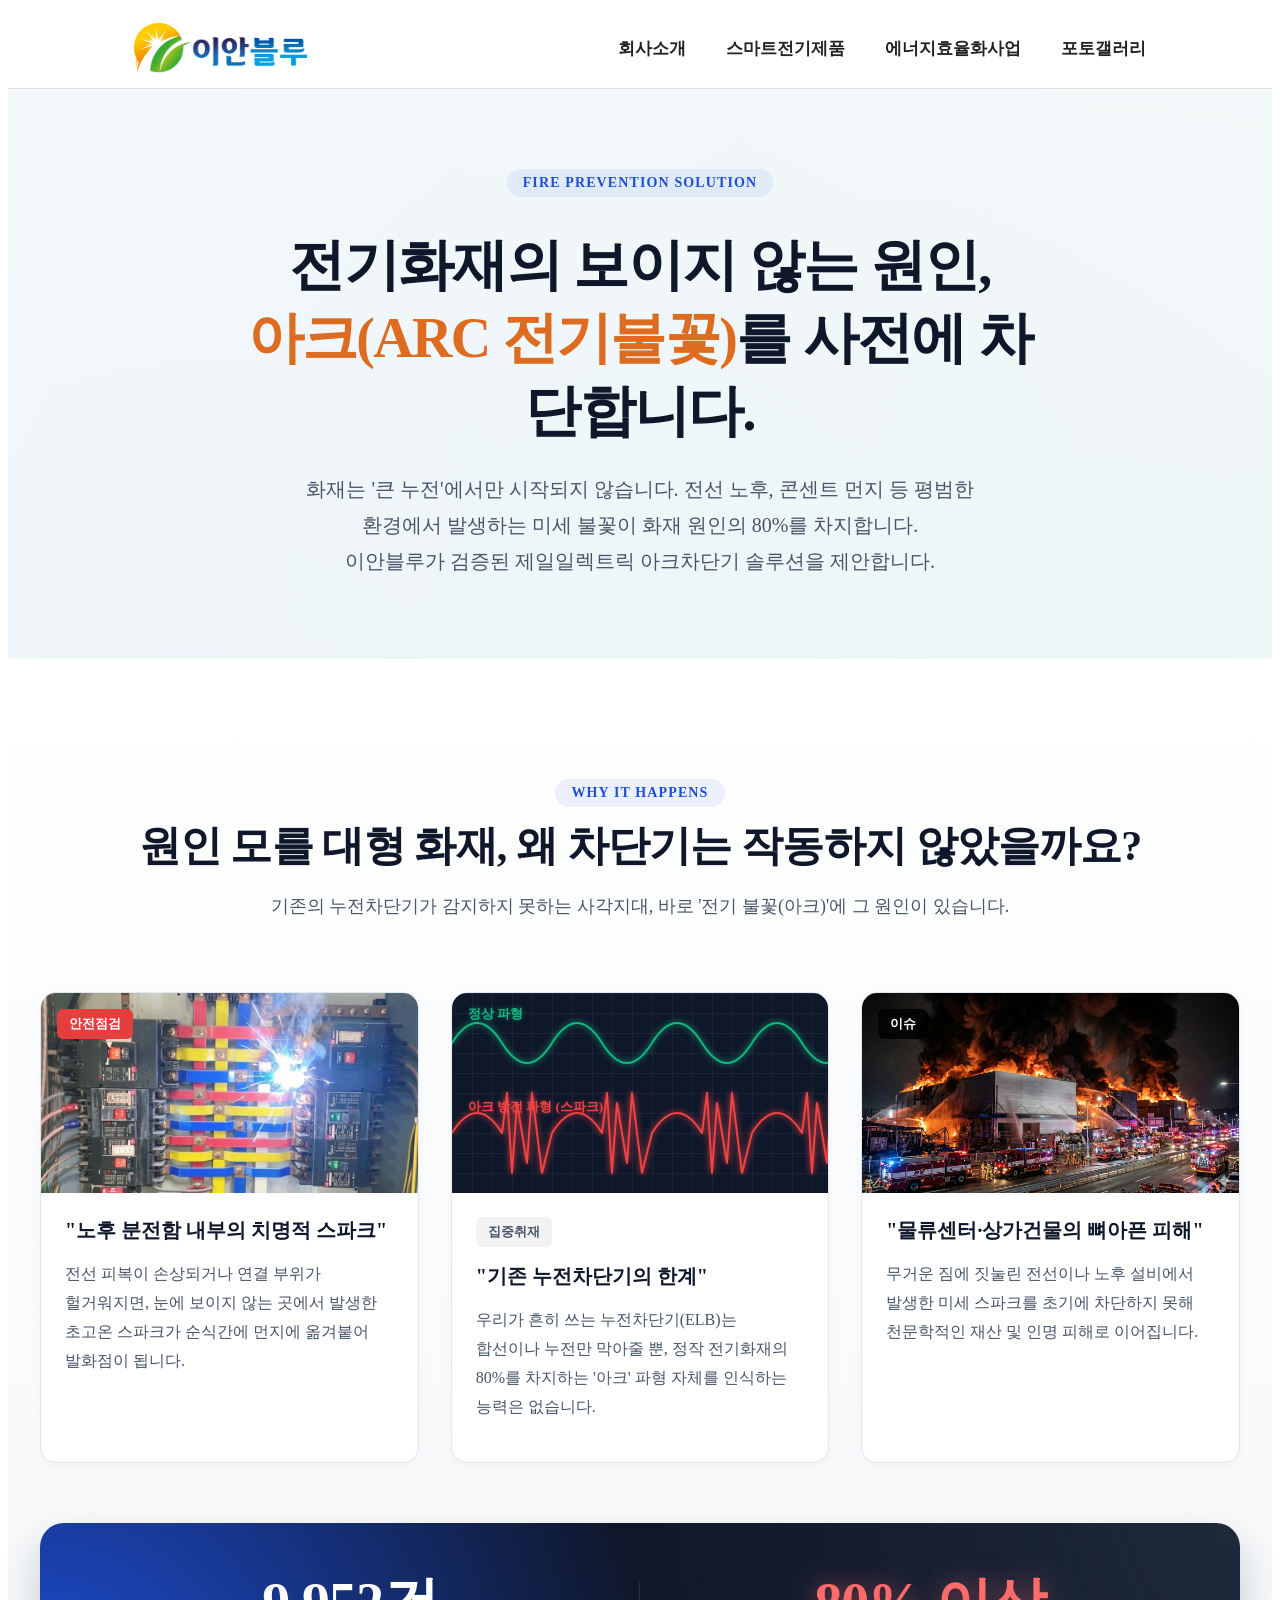
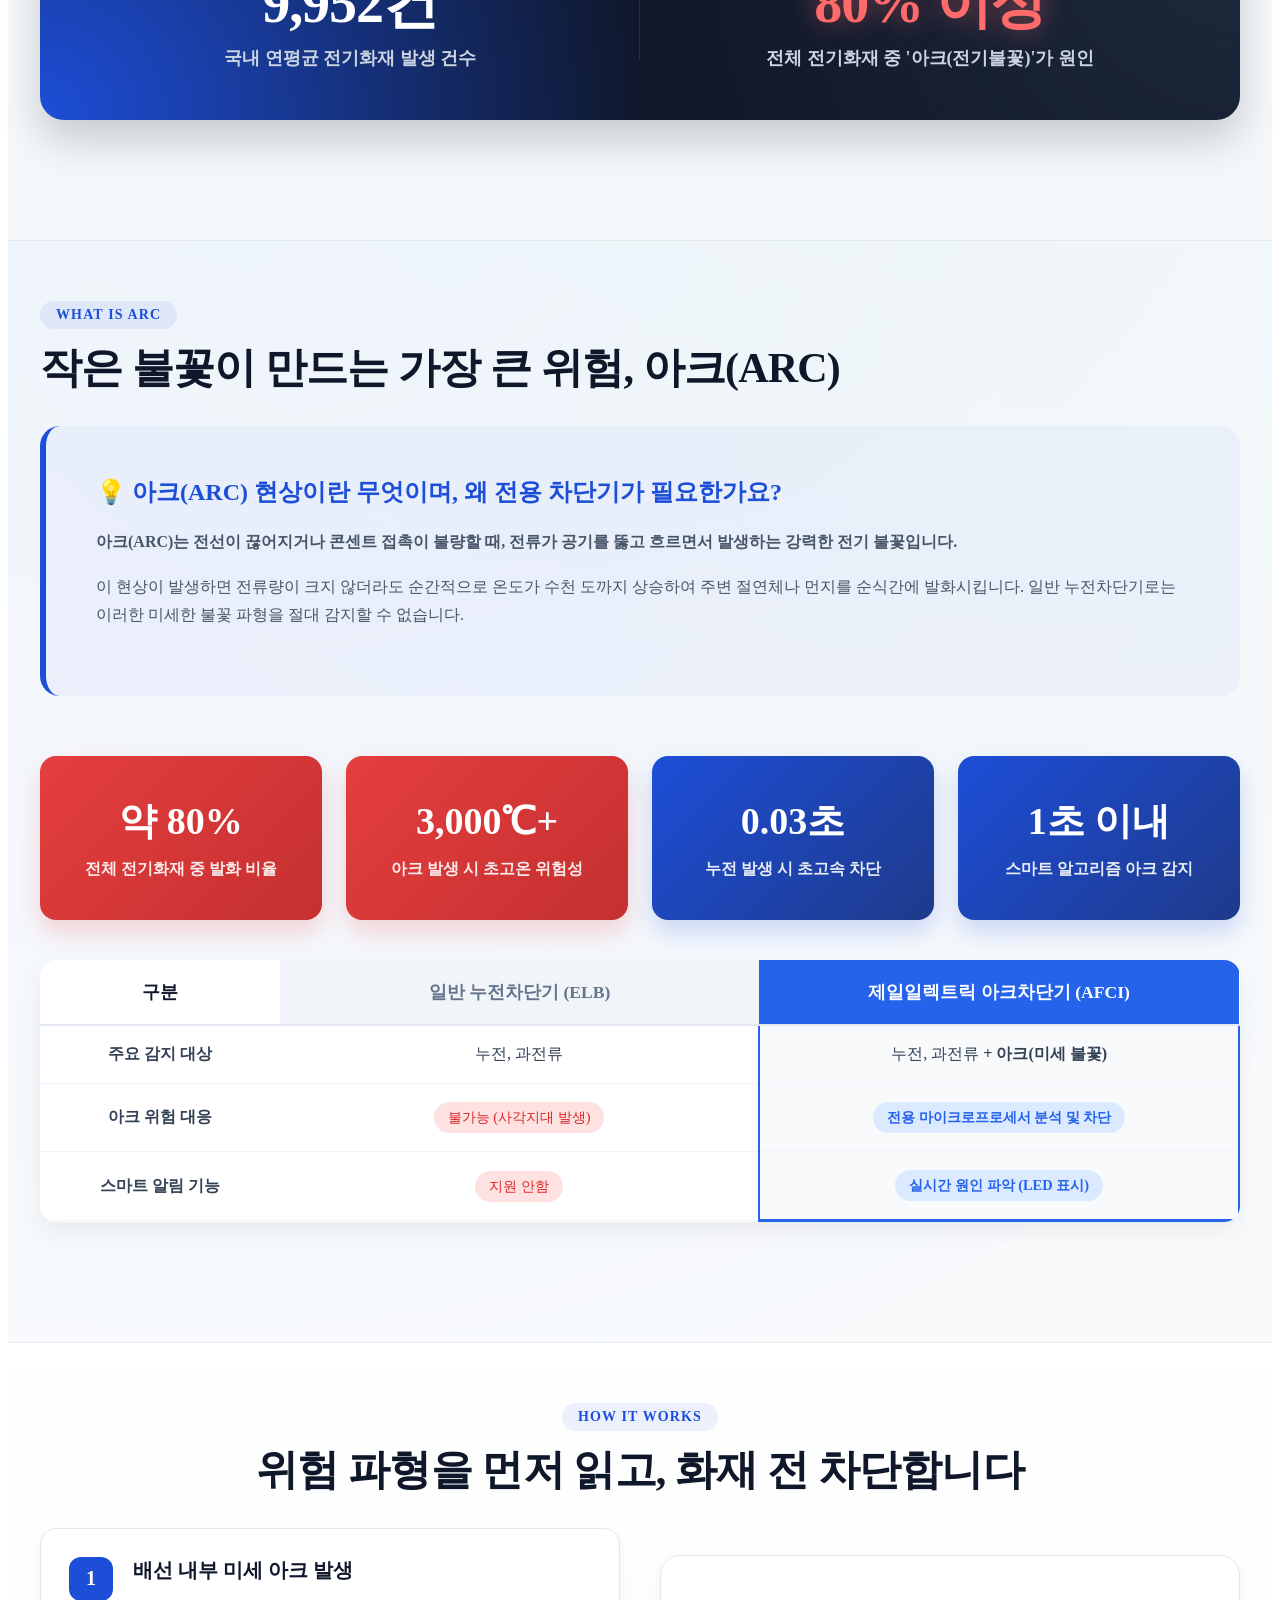
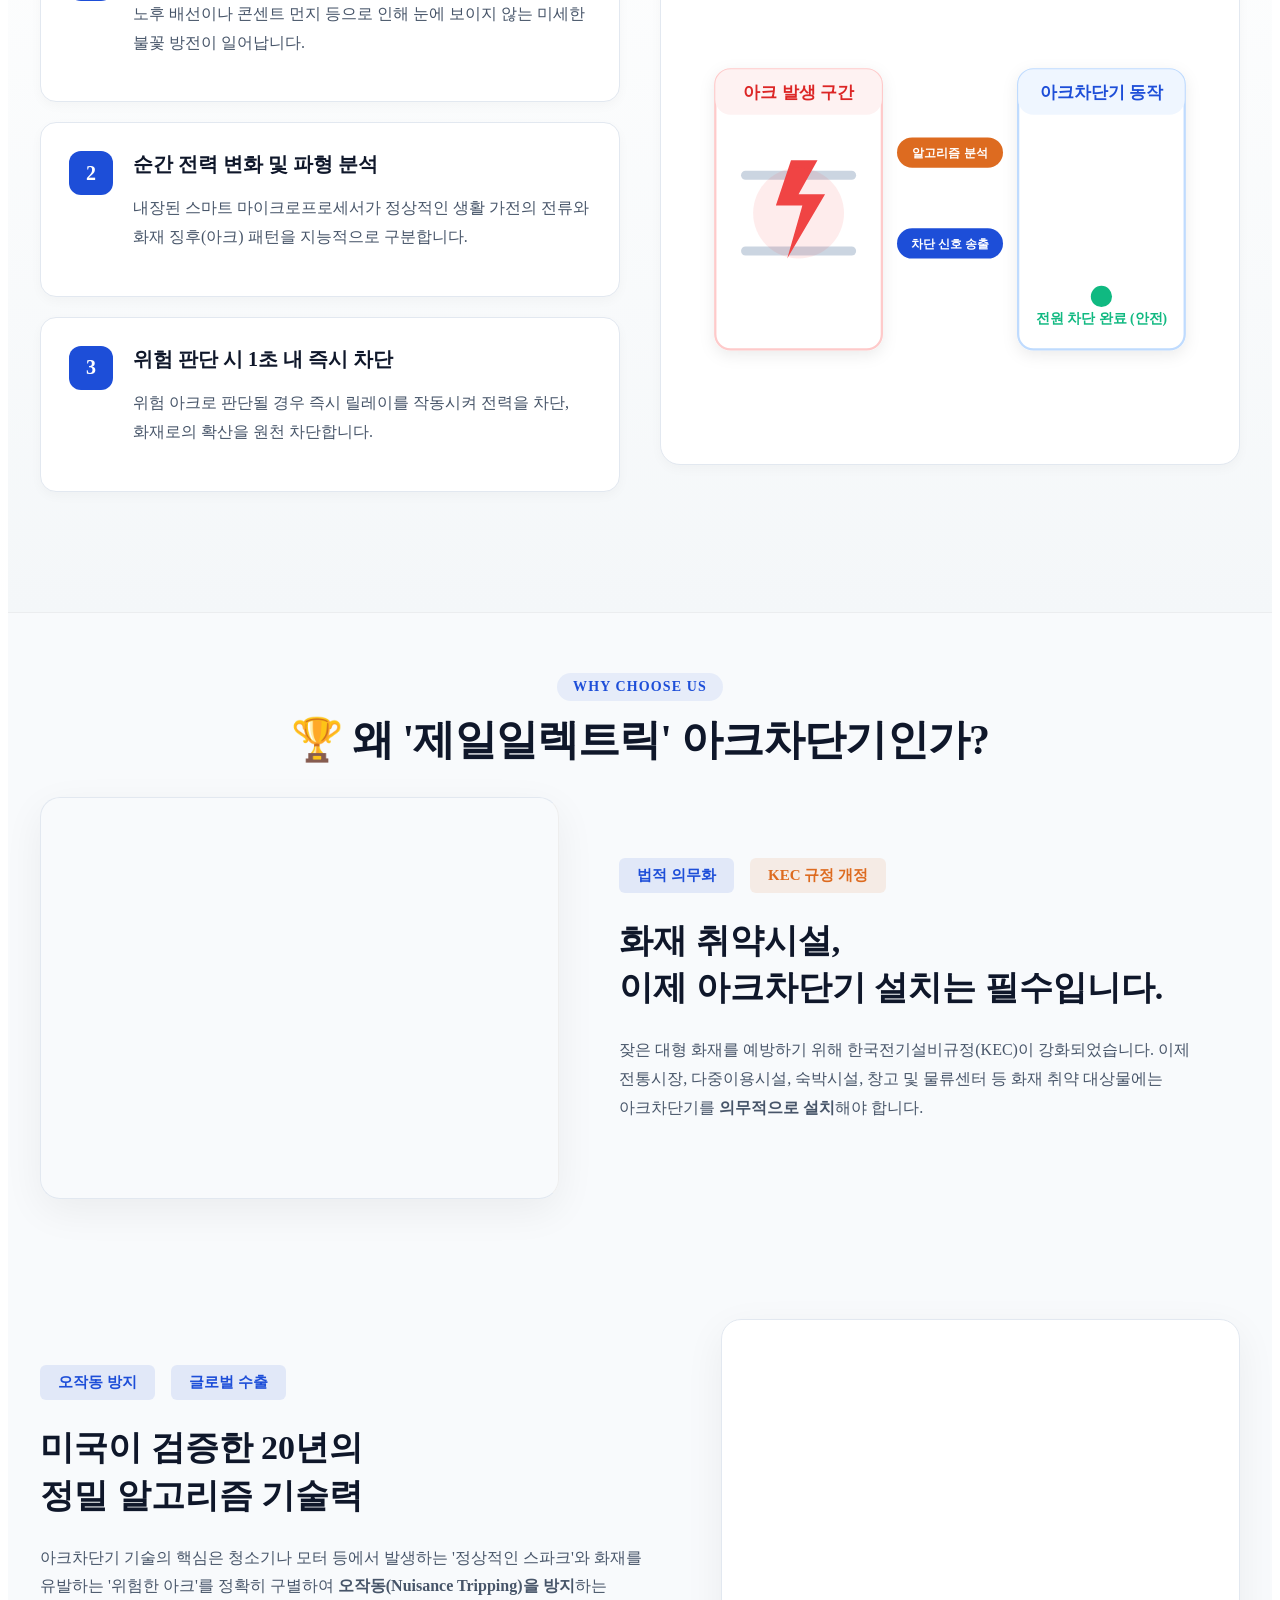
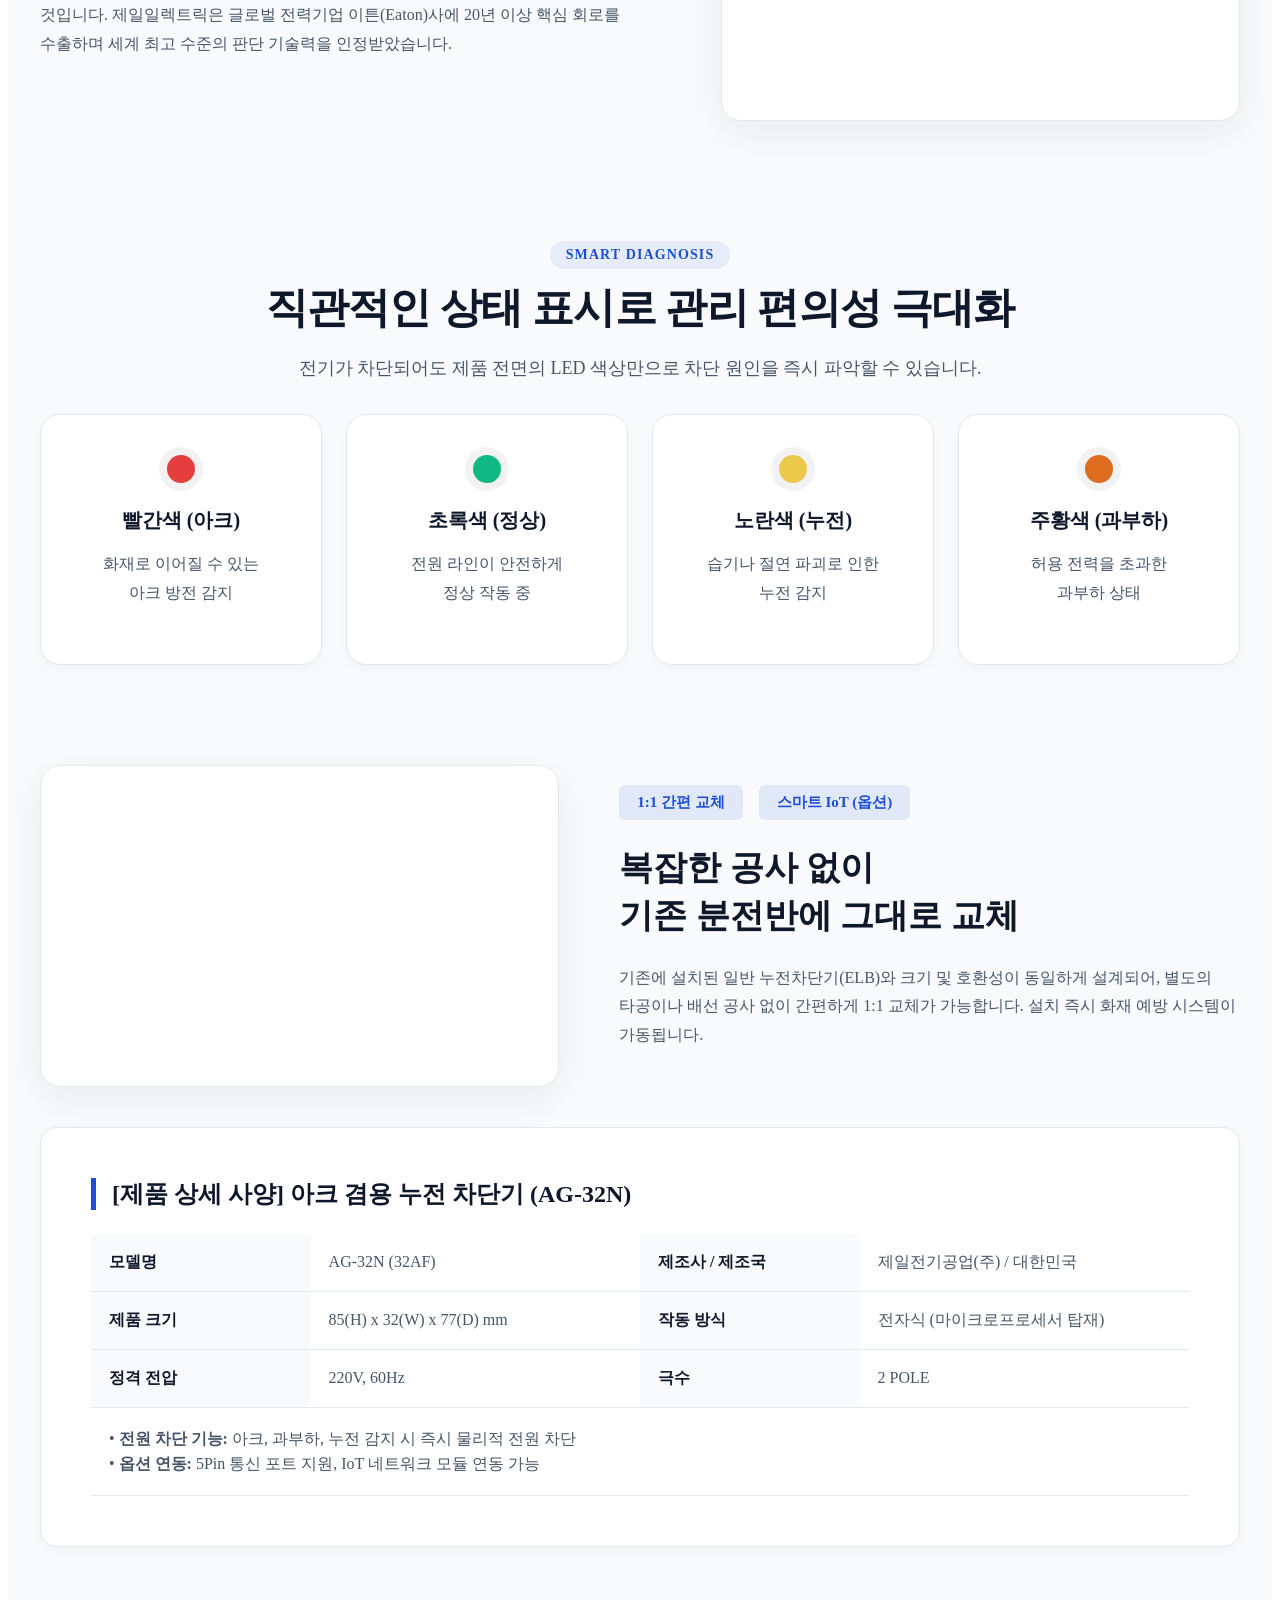
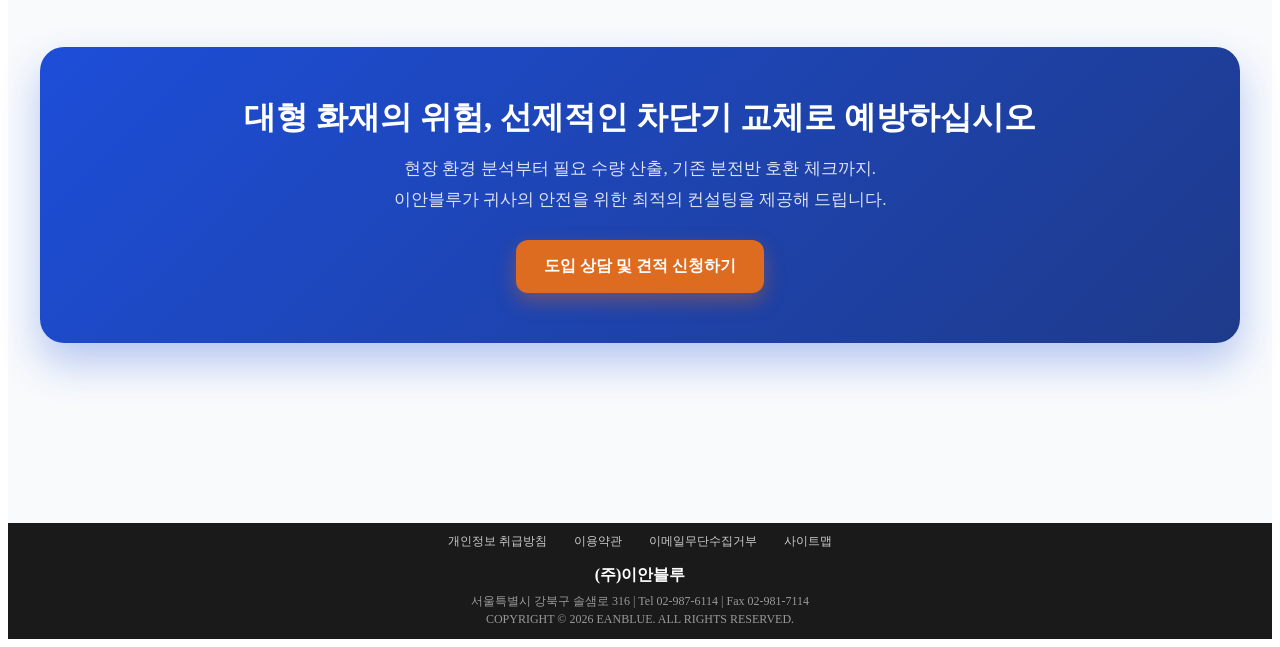
==== commit 77360d7b: "arc breaker page update" ====
--- a/arc_breaker.html
+++ b/arc_breaker.html
@@ -64,13 +64,59 @@
         .arc2-stat.danger { background: linear-gradient(135deg, var(--red), #c53030); box-shadow: 0 12px 24px rgba(229, 62, 62, 0.2); }
         .arc2-stat span { color: rgba(255,255,255,0.9); font-size: 16px; font-weight: 600; }
 
-        .arc2-compare-wrap { background: var(--card); border: 1px solid var(--line); border-radius: var(--radius); overflow: hidden; box-shadow: var(--shadow-sm); margin-top: 60px; }
-        .arc2-compare { width: 100%; border-collapse: collapse; text-align: left; }
-        .arc2-compare th, .arc2-compare td { padding: 24px; border-bottom: 1px solid var(--line); vertical-align: middle; }
-        .arc2-compare th { background: var(--bg); color: var(--text); font-size: 17px; font-weight: 700; width: 20%; }
-        .arc2-compare td { color: var(--sub); font-size: 16px; width: 40%; }
-        .arc2-yes { color: var(--primary); font-weight: 800; background: rgba(29,78,216,0.1); padding: 6px 12px; border-radius: 8px; display: inline-block; }
-        .arc2-no { color: var(--sub); font-weight: 500; }
+        .arc2-compare-wrap { 
+			width: 100%;
+		  margin: 0 auto;
+		  background: #ffffff;
+		  border-radius: 16px; /* 표 전체 모서리를 둥글게 */
+		  box-shadow: 0 10px 25px rgba(0,0,0,0.06); /* 홈페이지 느낌이 나도록 부드러운 그림자 추가 */
+		  overflow: hidden; /* 둥근 모서리 밖으로 선이 삐져나오지 않게 방지 */ }
+		.arc2-compare {  
+			width: 100%;
+			border-collapse: collapse;
+			text-align: center; }
+        .arc2-compare th { 
+			padding: 20px 15px; /* 제목 칸을 좀 더 넉넉하고 시원하게 */
+			font-size: 1.1em;
+			border-bottom: 2px solid #e2e8f0; }
+        .arc2-compare td {
+			border-bottom: 1px solid #f1f5f9; /* 가로줄을 연하게 설정하여 깔끔함 강조 */
+			padding: 18px 15px;
+			color: #334155; }
+        .arc2-yes {
+			background-color: #dbeafe; /* 연한 파란 배경 */
+			color: #2563eb;            /* 진한 파란 글씨 */
+			font-weight: bold; 
+			padding: 6px 14px; 
+			border-radius: 20px; 
+			font-size: 0.9em;
+			display: inline-block; }
+        .arc2-no {
+			background-color: #fee2e2; /* 연한 빨간 배경 */
+			  color: #dc2626;            /* 진한 빨간 글씨 */
+			  padding: 6px 14px; 
+			  border-radius: 20px;       /* 알약처럼 둥글게 */
+			  font-size: 0.9em;
+			  display: inline-block;     /* 배경색이 글자 크기에 맞춰 예쁘게 감싸지도록 */ }
+			      /* [핵심] 아크차단기를 주인공으로 만들어주는 강조 스타일 */
+		.highlight-header {
+		  background-color: #2563eb !important; /* 신뢰감을 주는 짙은 파란색 */
+		  color: #ffffff !important;            /* 글자는 눈에 띄게 흰색 */
+		  font-weight: bold;
+		}
+		.highlight-cell {
+		  background-color: #f8fafc; /* 내용칸 배경은 눈이 편안한 색상 */
+		  border-left: 2px solid #2563eb; /* 양 옆에 굵은 파란색 선을 그어 기둥처럼 묶어줌 */
+		  border-right: 2px solid #2563eb;
+		}
+		/* 표의 마지막 줄 아크차단기 칸 아래쪽 선 깔끔하게 마무리 */
+		.arc2-compare tbody tr:last-child .highlight-cell {
+		  border-bottom: 3px solid #2563eb; 
+		}
+		.normal-header {
+		  background-color: #f1f5f9;
+		  color: #64748b;
+		}
 
         .arc2-flow-wrap { display: grid; grid-template-columns: 1fr 1fr; gap: 40px; align-items: center; }
         .arc2-flow-steps { display: grid; gap: 20px; }
@@ -249,34 +295,40 @@
             </div>
           </div>
 
-          <div class="arc2-compare-wrap">
+          <div class="arc2-compare-wrap" style="margin-top: 40px;">
             <table class="arc2-compare">
+				<colgroup>
+					<col style="width: 20%;"> <!-- 첫 번째 '구분' 칸의 너비를 20%로 설정 -->
+					<col style="width: 40%;"> <!-- 두 번째 '누전차단기' 칸의 너비를 40%로 설정 -->
+					<col style="width: 40%;"> <!-- 세 번째 '아크차단기' 칸의 너비를 40%로 설정 -->
+				</colgroup>
               <thead>
                 <tr>
                   <th>구분</th>
-                  <th style="background:#f1f5f9;">일반 누전차단기 (ELB)</th>
-                  <th style="background:#eff6ff;">제일일렉트릭 아크차단기 (AFCI)</th>
+                  <th class="normal-header">일반 누전차단기 (ELB)</th>
+                  <th class="highlight-header">제일일렉트릭 아크차단기 (AFCI)</th>
                 </tr>
               </thead>
               <tbody>
                 <tr>
                   <td><strong>주요 감지 대상</strong></td>
                   <td>누전, 과전류</td>
-                  <td>누전, 과전류 <strong>+ 아크(미세 불꽃)</strong></td>
+                  <td class="highlight-cell">누전, 과전류 <strong>+ 아크(미세 불꽃)</strong></td>
                 </tr>
                 <tr>
                   <td><strong>아크 위험 대응</strong></td>
                   <td><span class="arc2-no">불가능 (사각지대 발생)</span></td>
-                  <td><span class="arc2-yes">전용 마이크로프로세서 분석 및 차단</span></td>
+                  <td class="highlight-cell"><span class="arc2-yes">전용 마이크로프로세서 분석 및 차단</span></td>
                 </tr>
                 <tr>
                   <td><strong>스마트 알림 기능</strong></td>
                   <td><span class="arc2-no">지원 안함</span></td>
-                  <td><span class="arc2-yes">실시간 원인 파악 (LED 표시)</span></td>
+                  <td class="highlight-cell"><span class="arc2-yes">실시간 원인 파악 (LED 표시)</span></td>
                 </tr>
               </tbody>
             </table>
           </div>
+    </div>
         </div>
       </div>
 
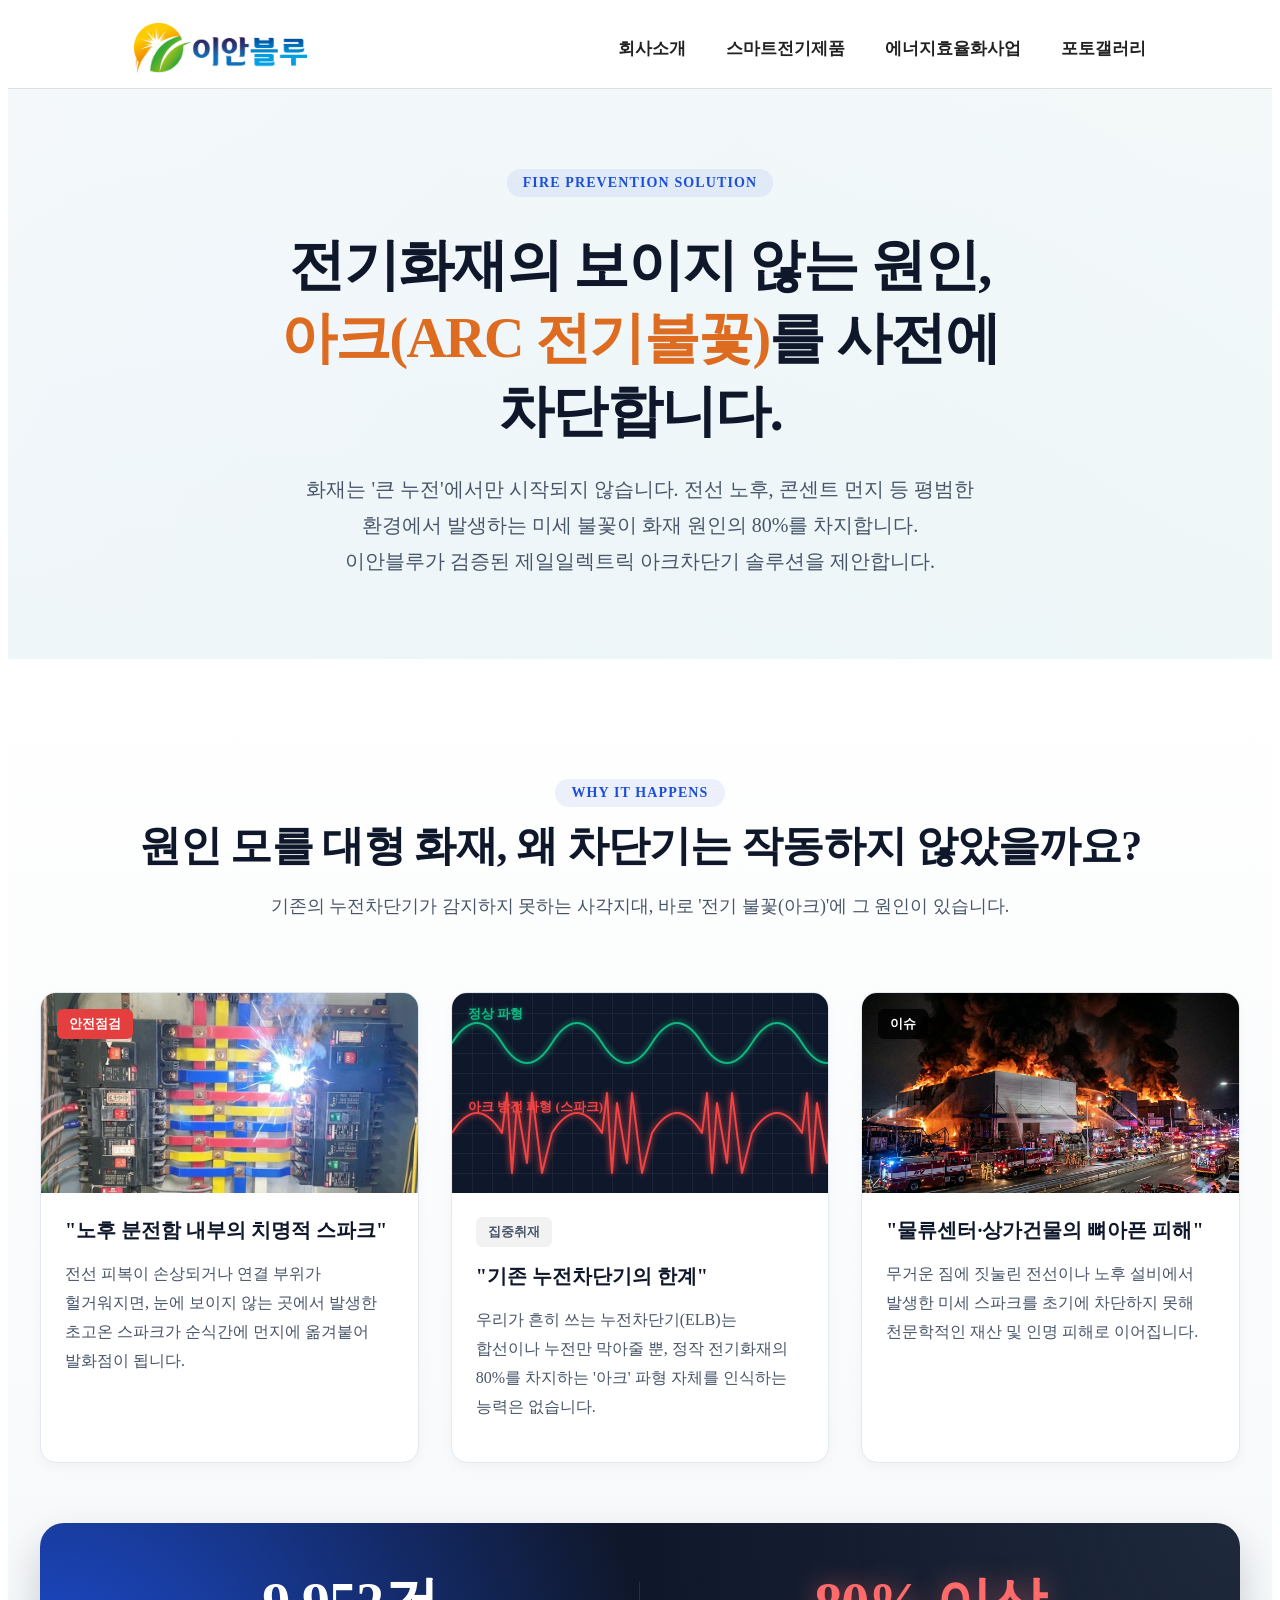
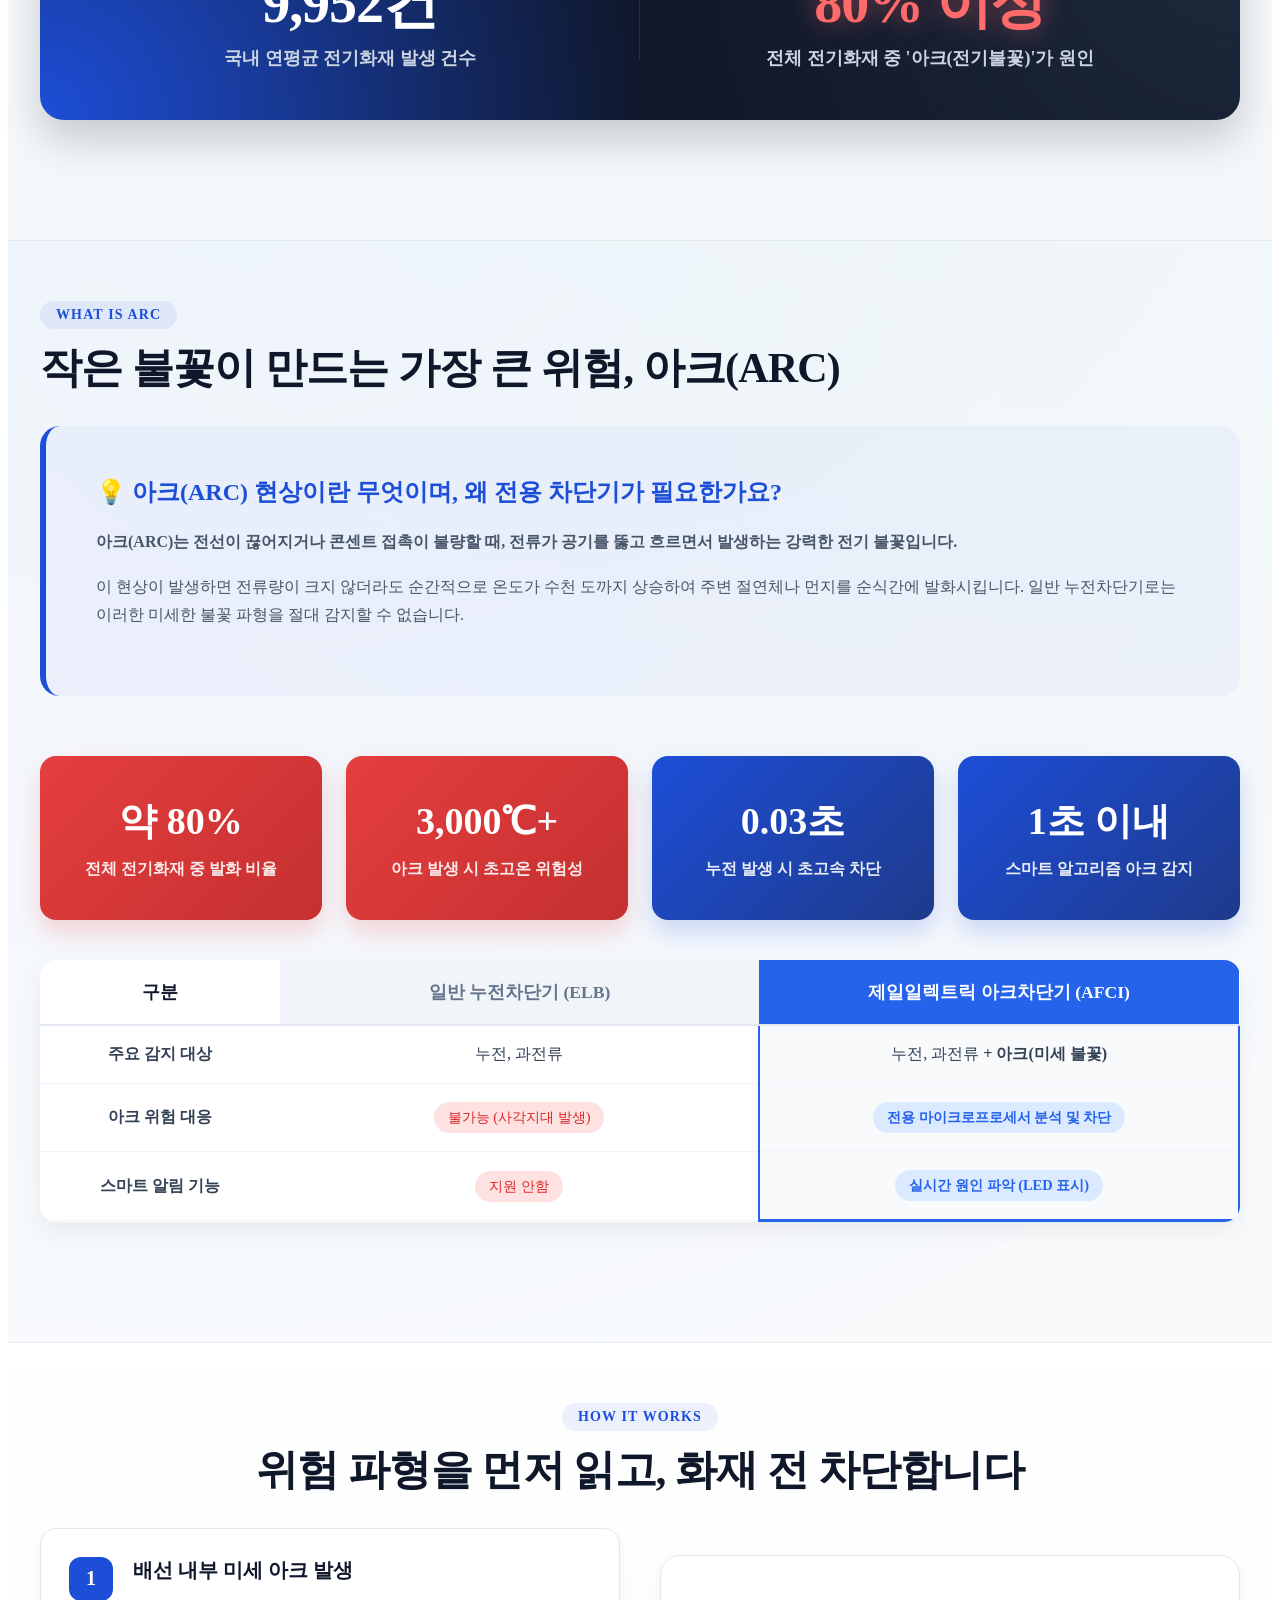
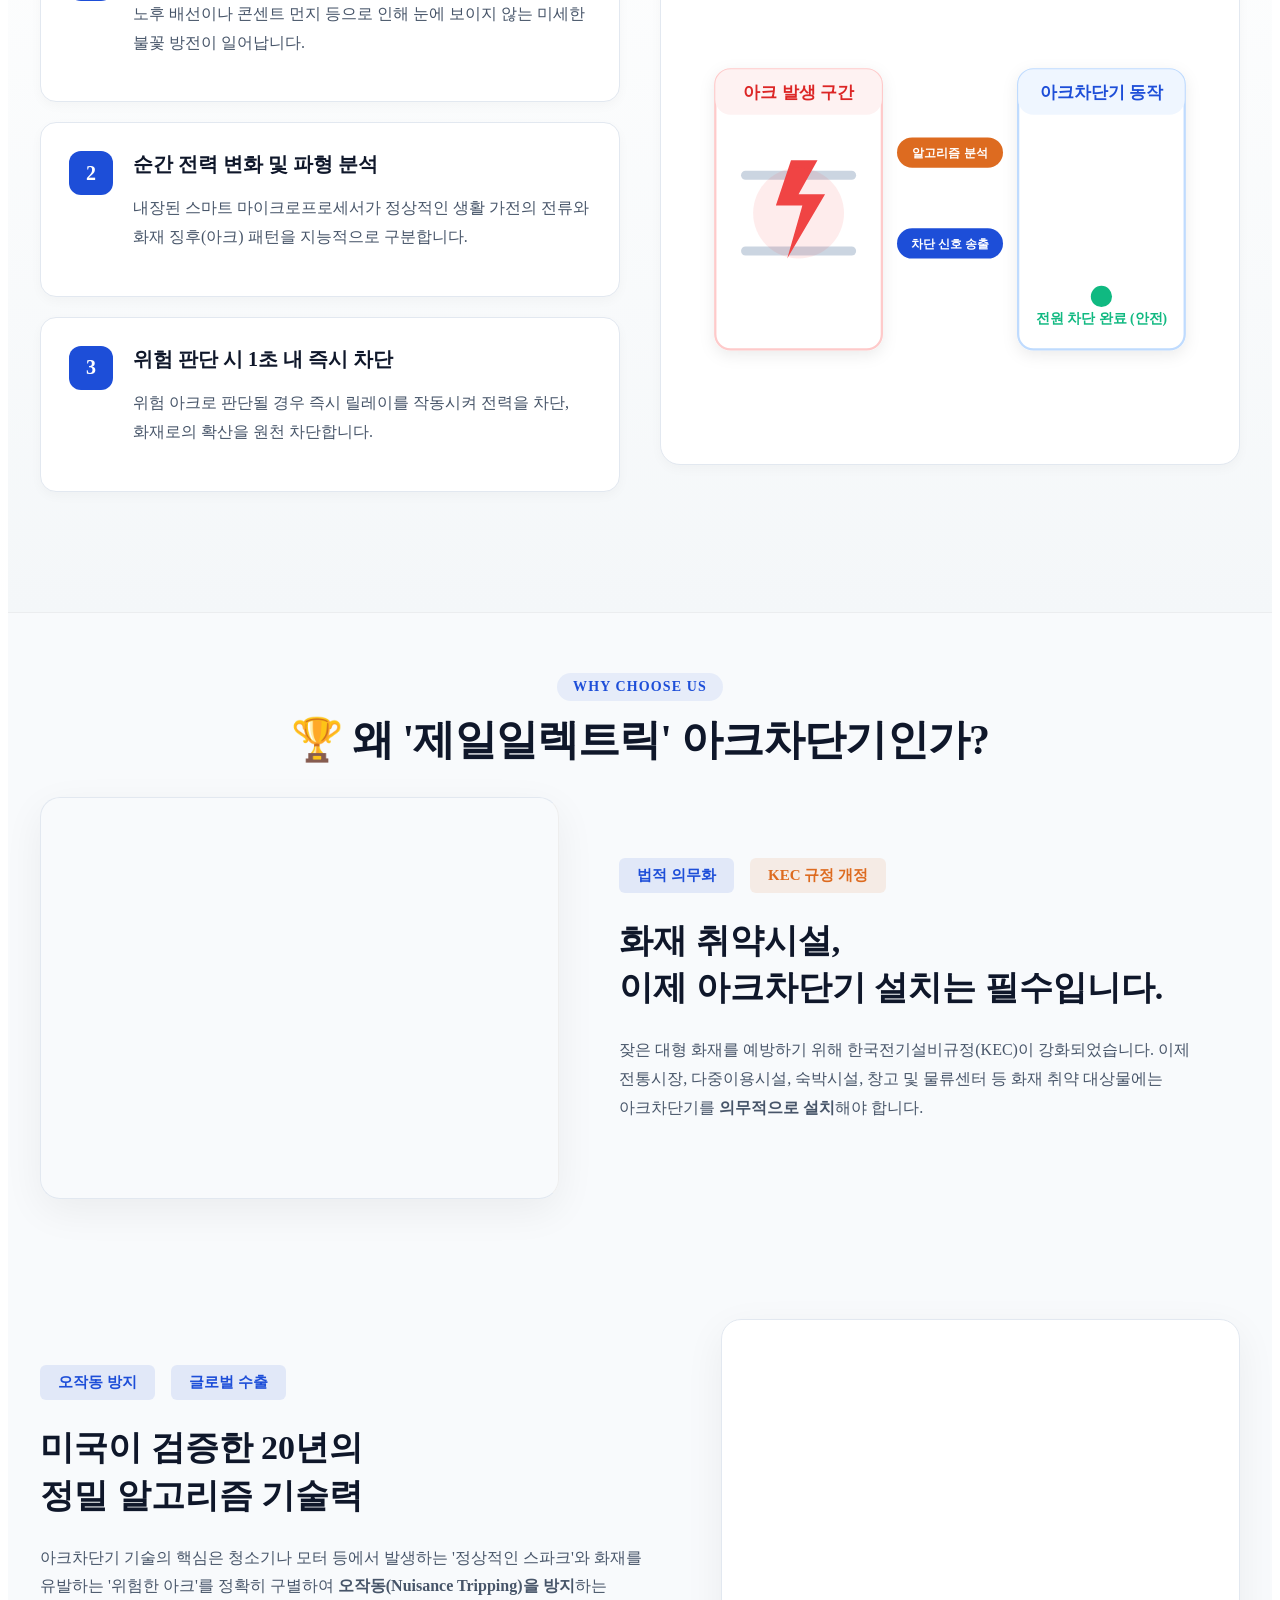
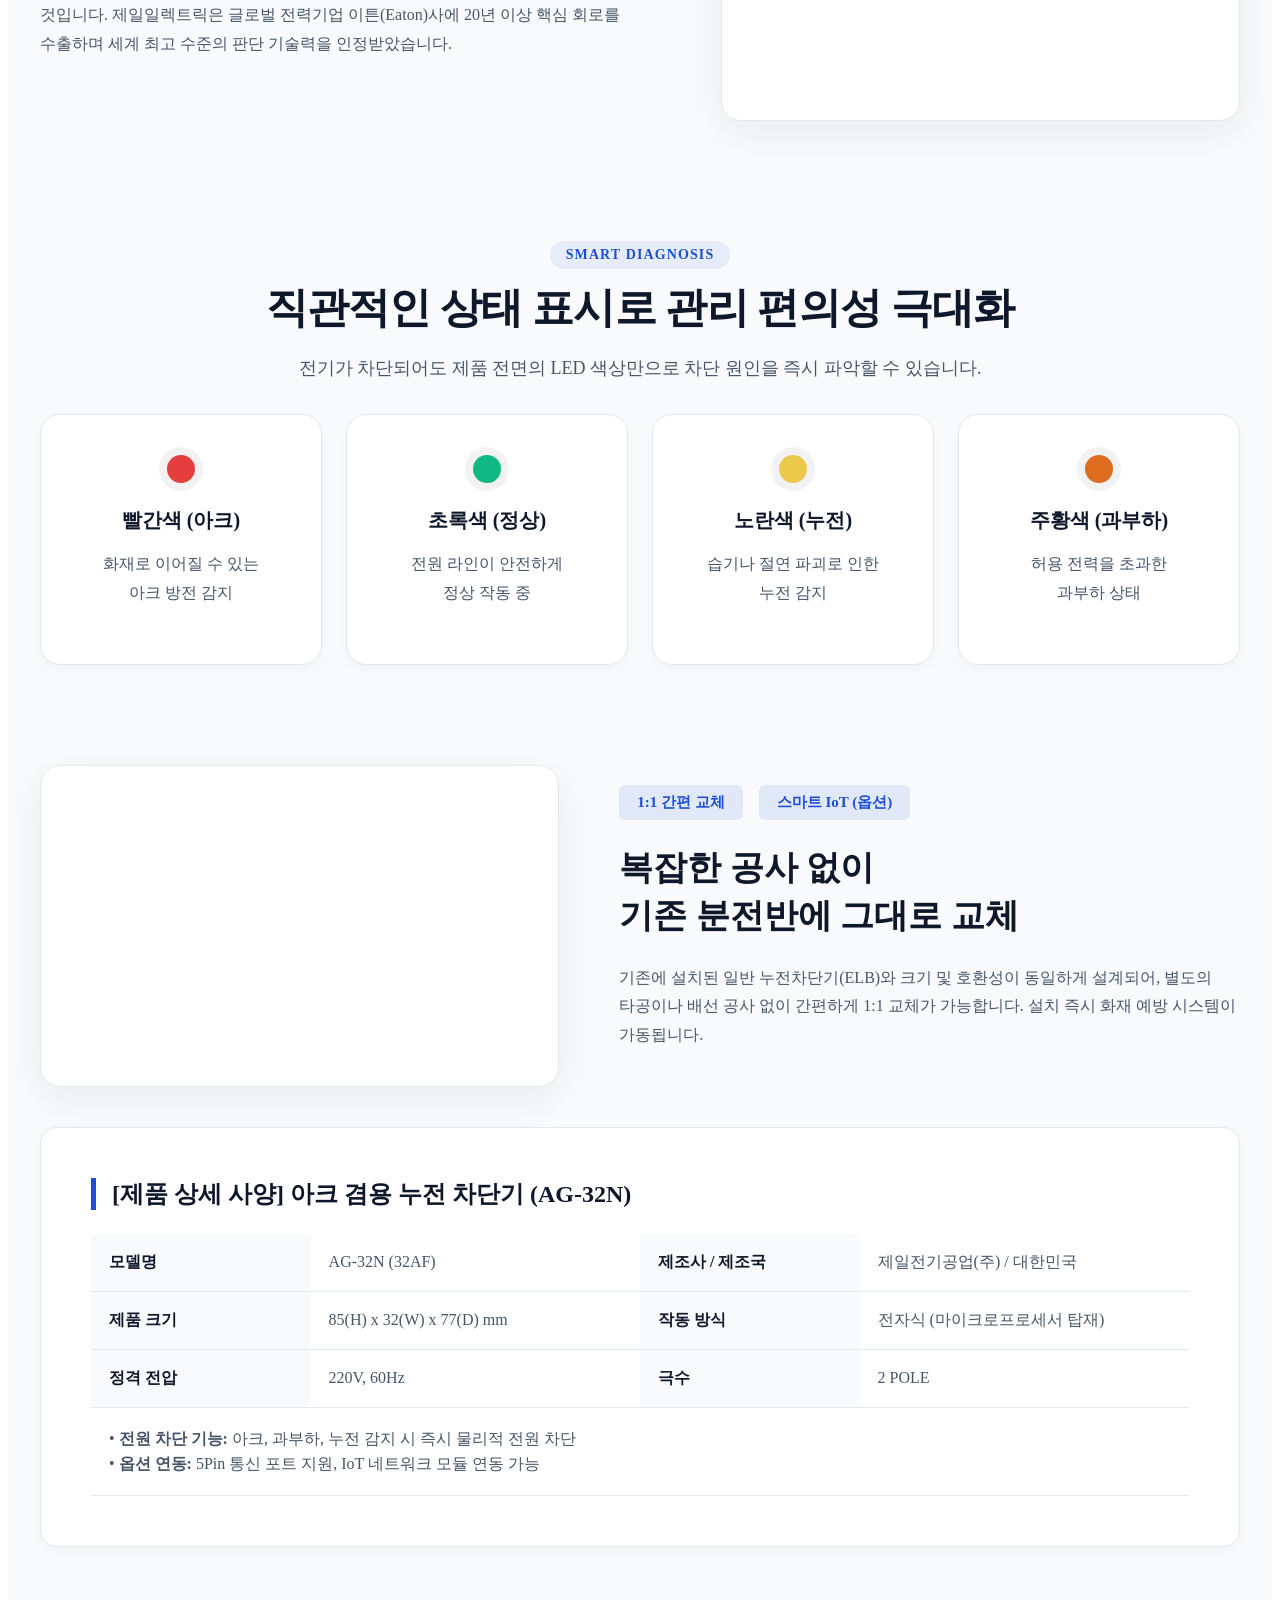
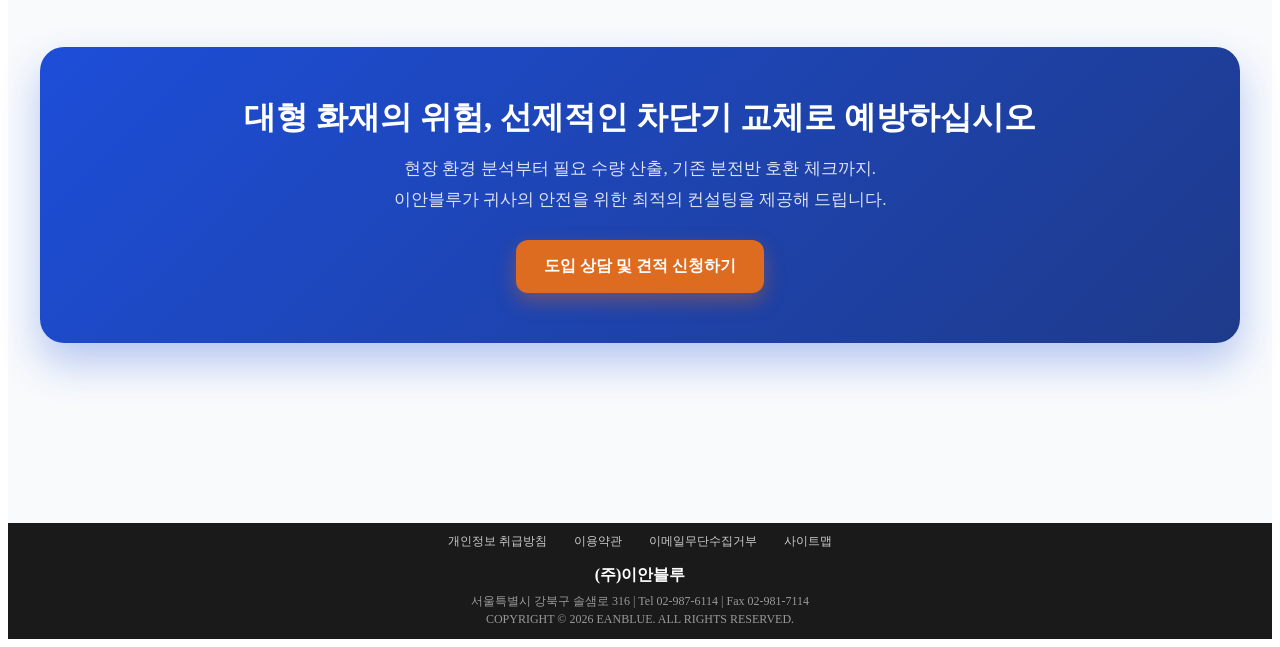
==== commit 4e38bb6e: "arc breaker update2" ====
--- a/arc_breaker.html
+++ b/arc_breaker.html
@@ -185,7 +185,7 @@
         <div class="arc2-wrap" style="max-width: 800px;">
           <div class="arc2-hero-copy">
             <span class="arc2-kicker">FIRE PREVENTION SOLUTION</span>
-            <h1>전기화재의 보이지 않는 원인,<br><span class="arc2-highlight">아크(ARC 전기불꽃)</span>를 사전에 차단합니다.</h1>
+            <h1>전기화재의 보이지 않는 원인,<br><span class="arc2-highlight">아크(ARC 전기불꽃)</span>를 사전에 <br>차단합니다.</h1>
             <p>화재는 '큰 누전'에서만 시작되지 않습니다. 전선 노후, 콘센트 먼지 등 평범한 환경에서 발생하는 미세 불꽃이 화재 원인의 80%를 차지합니다.<br>이안블루가 검증된 제일일렉트릭 아크차단기 솔루션을 제안합니다.</p>
           </div>
         </div>
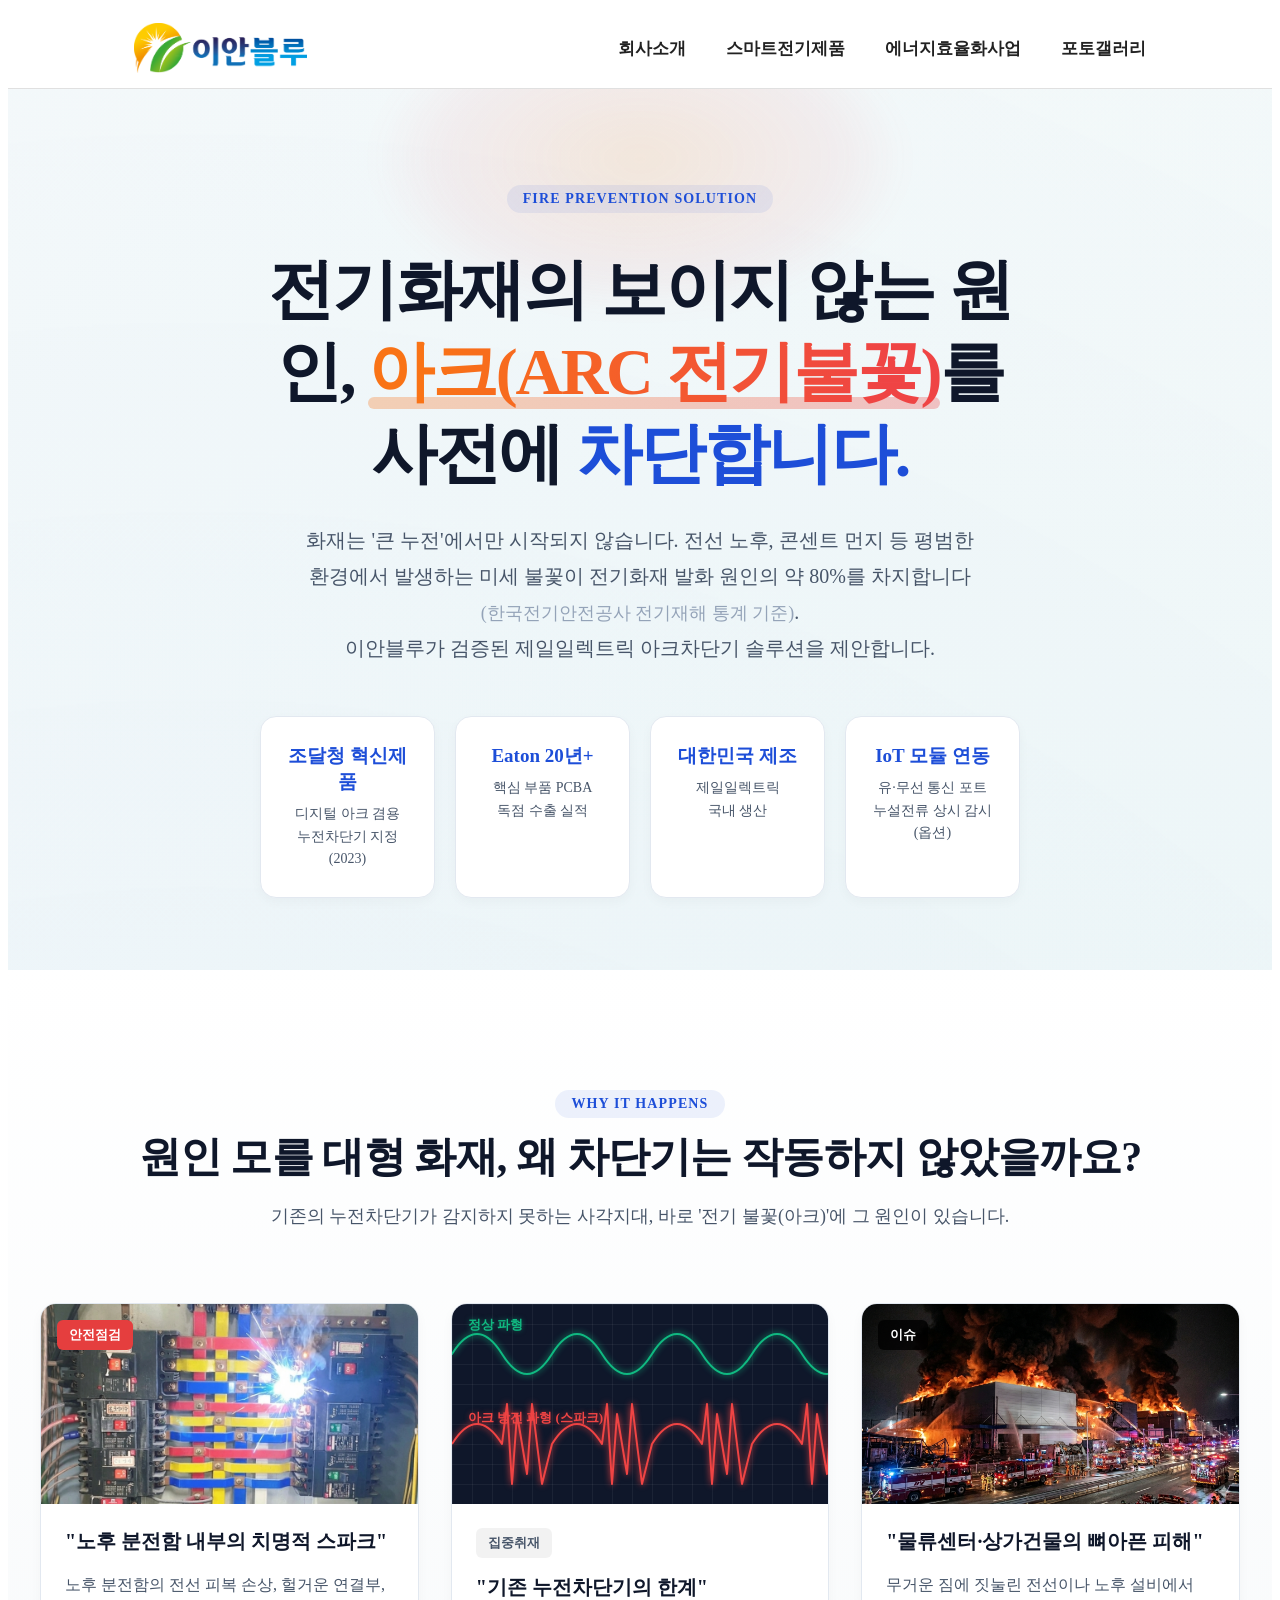
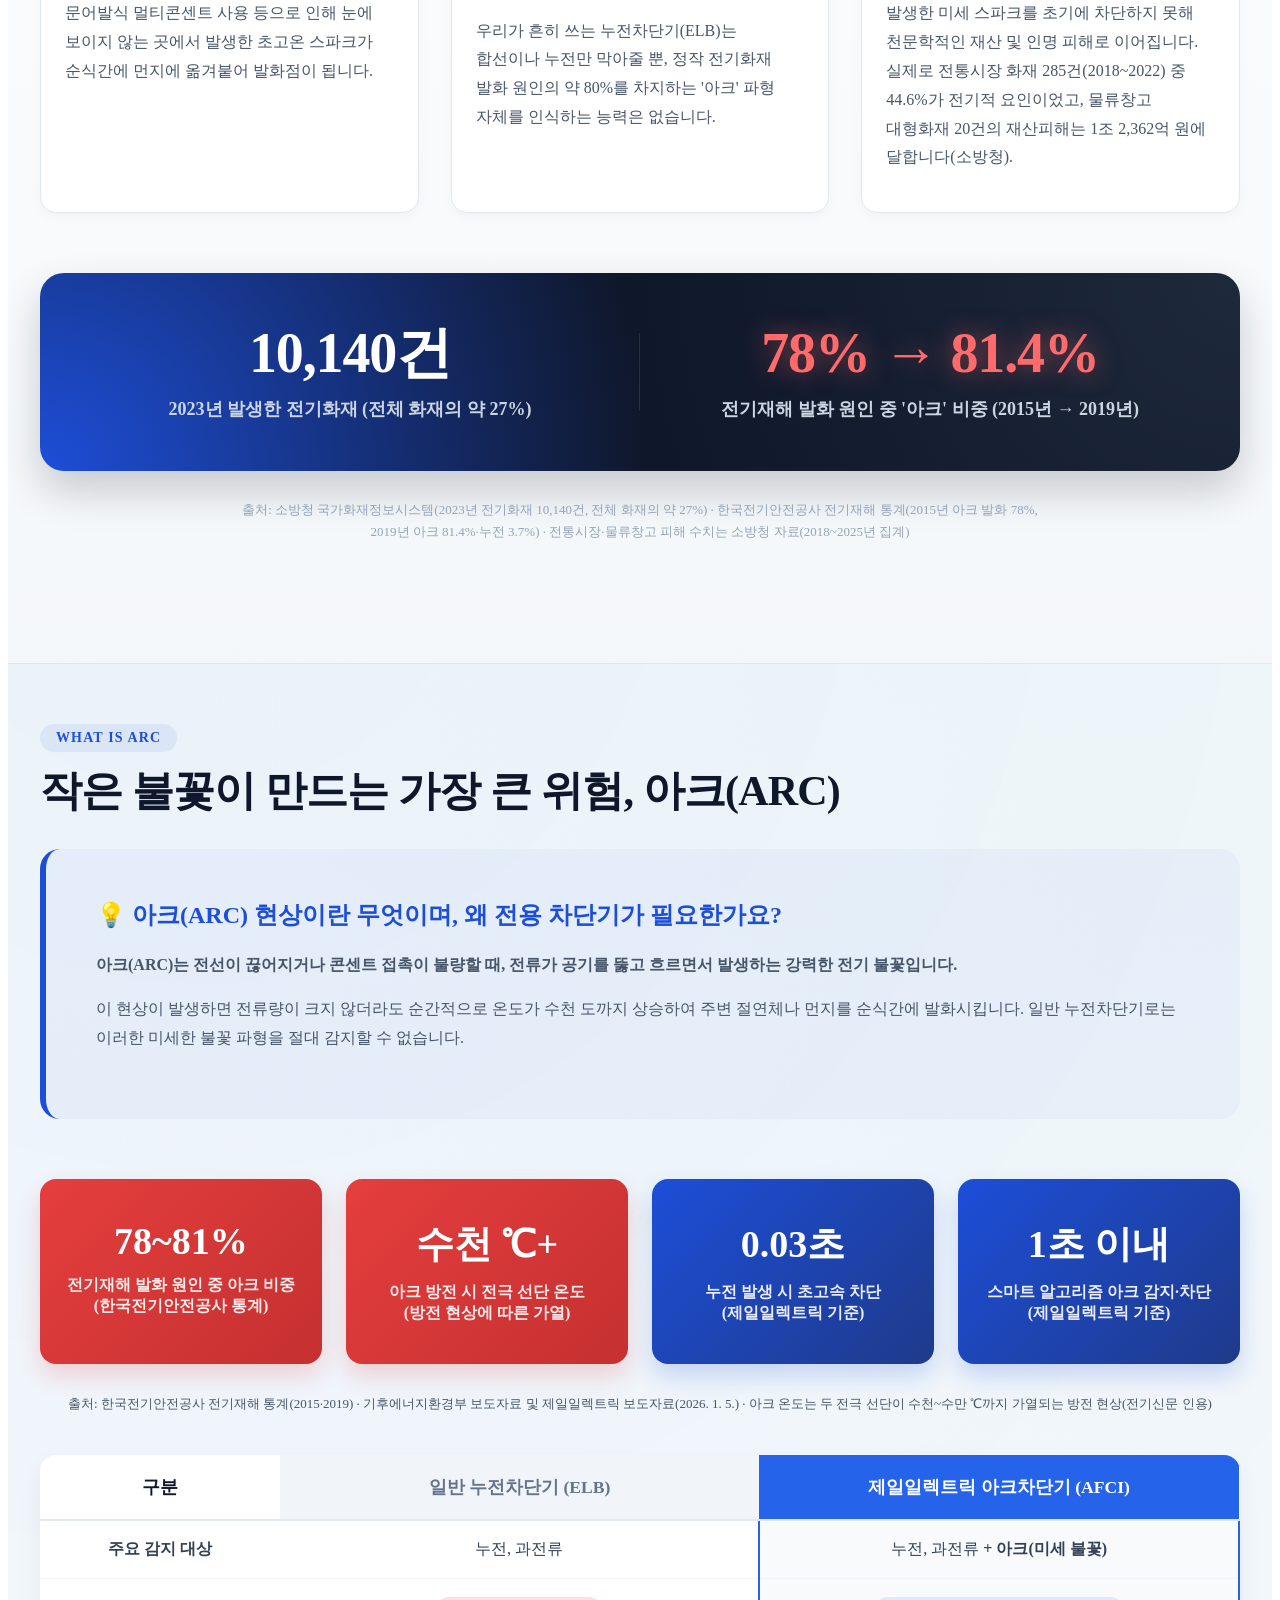
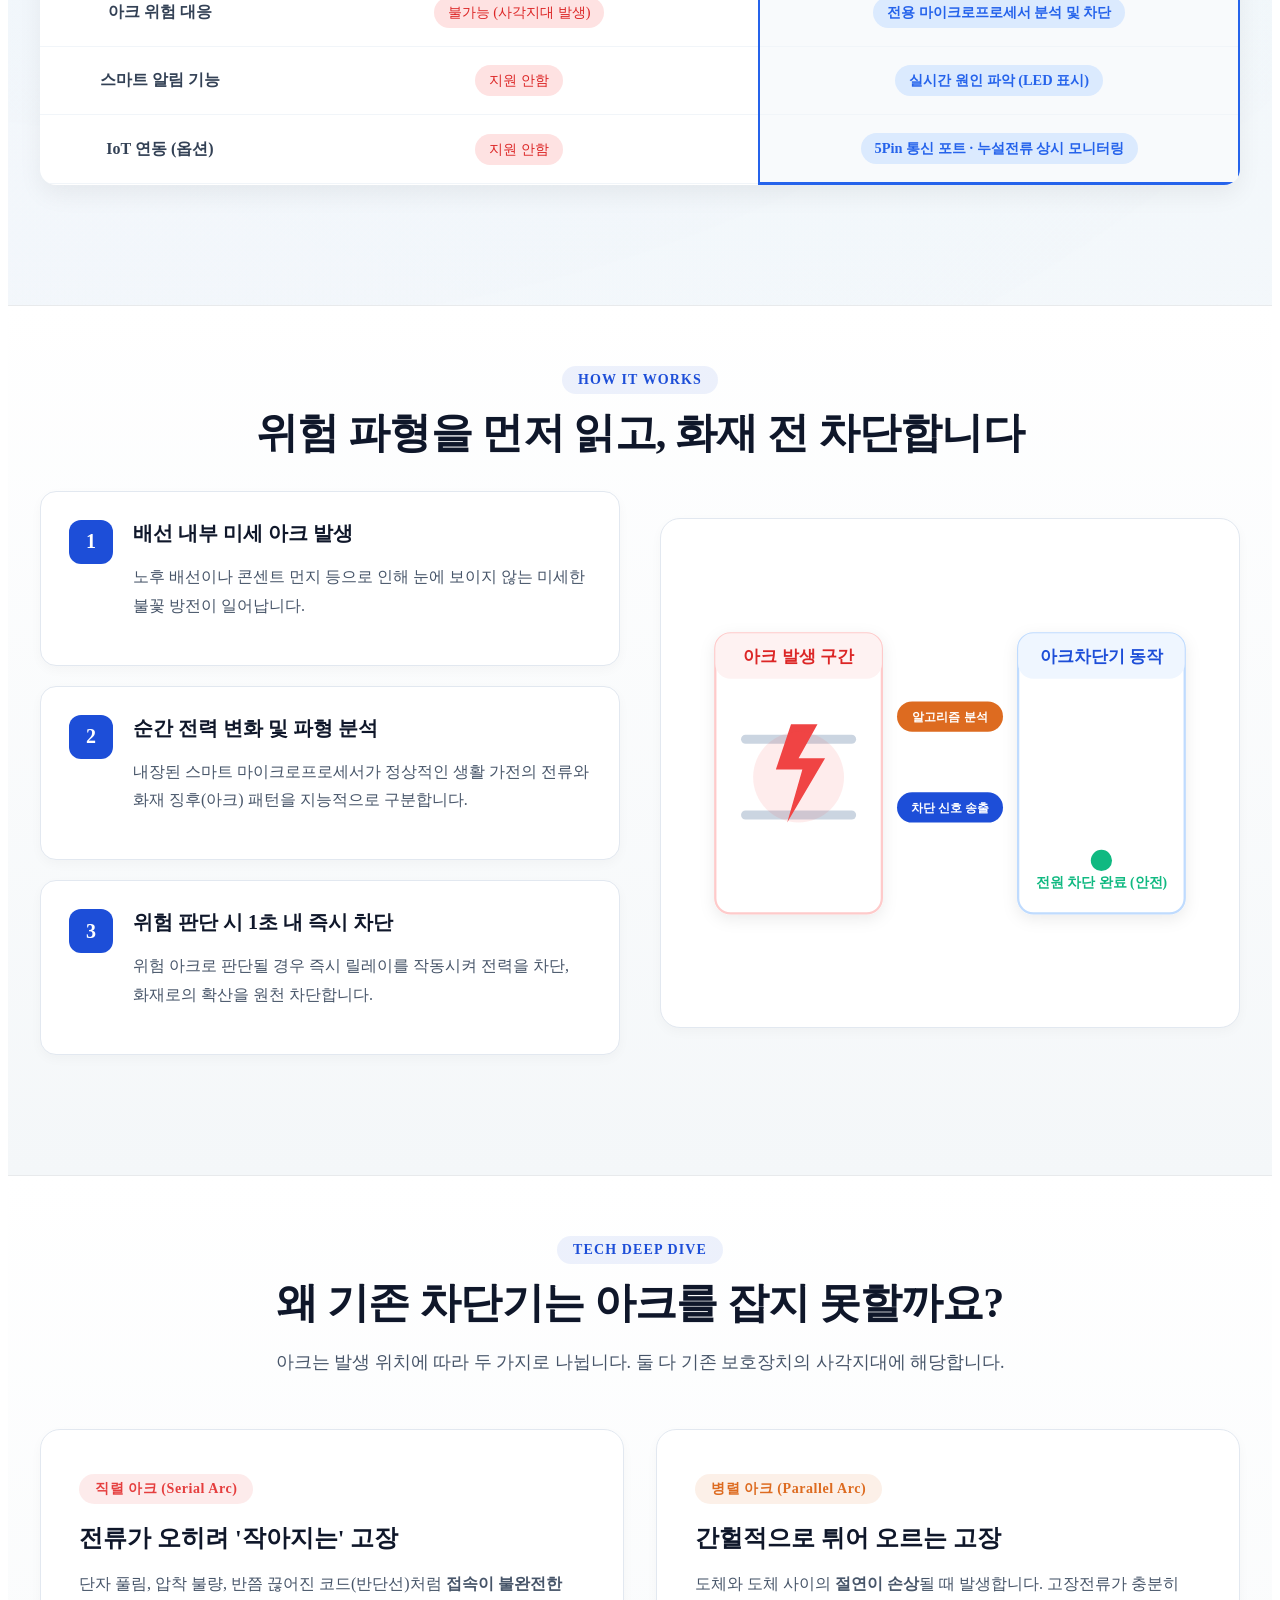
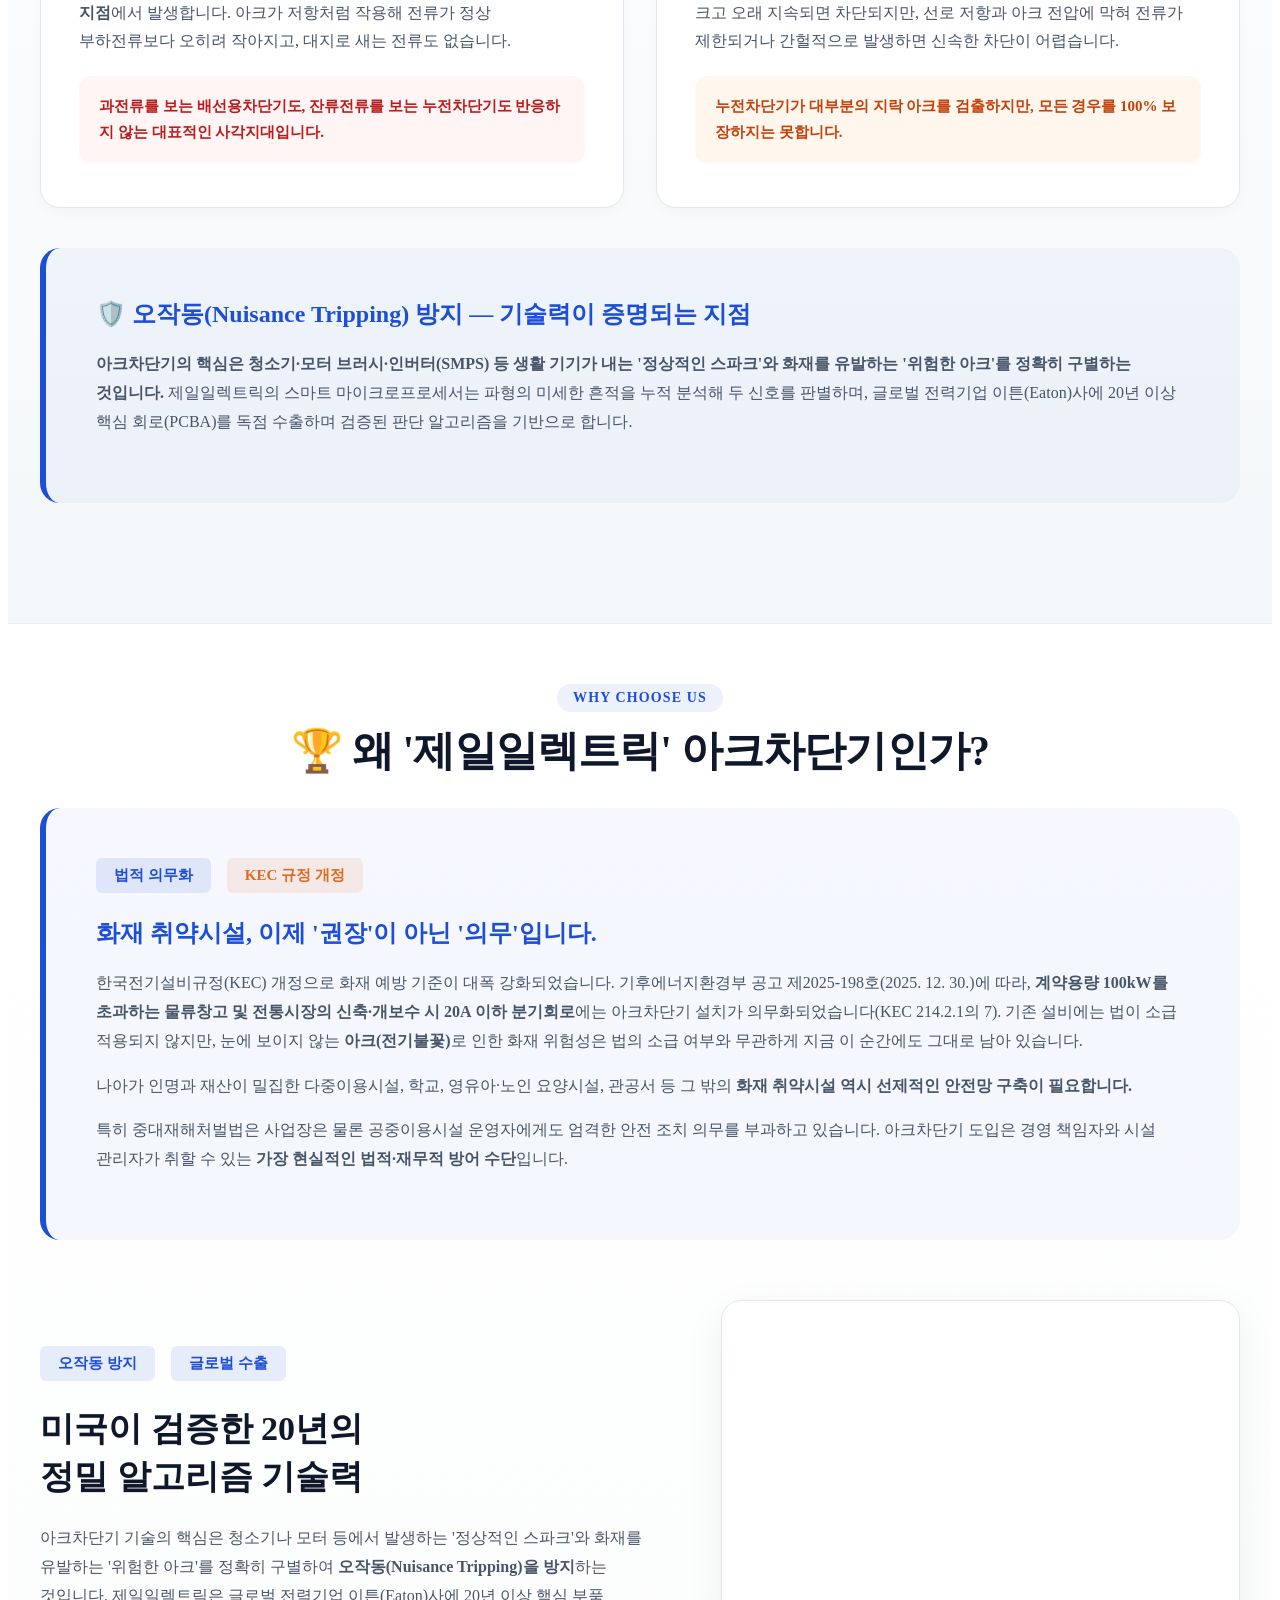
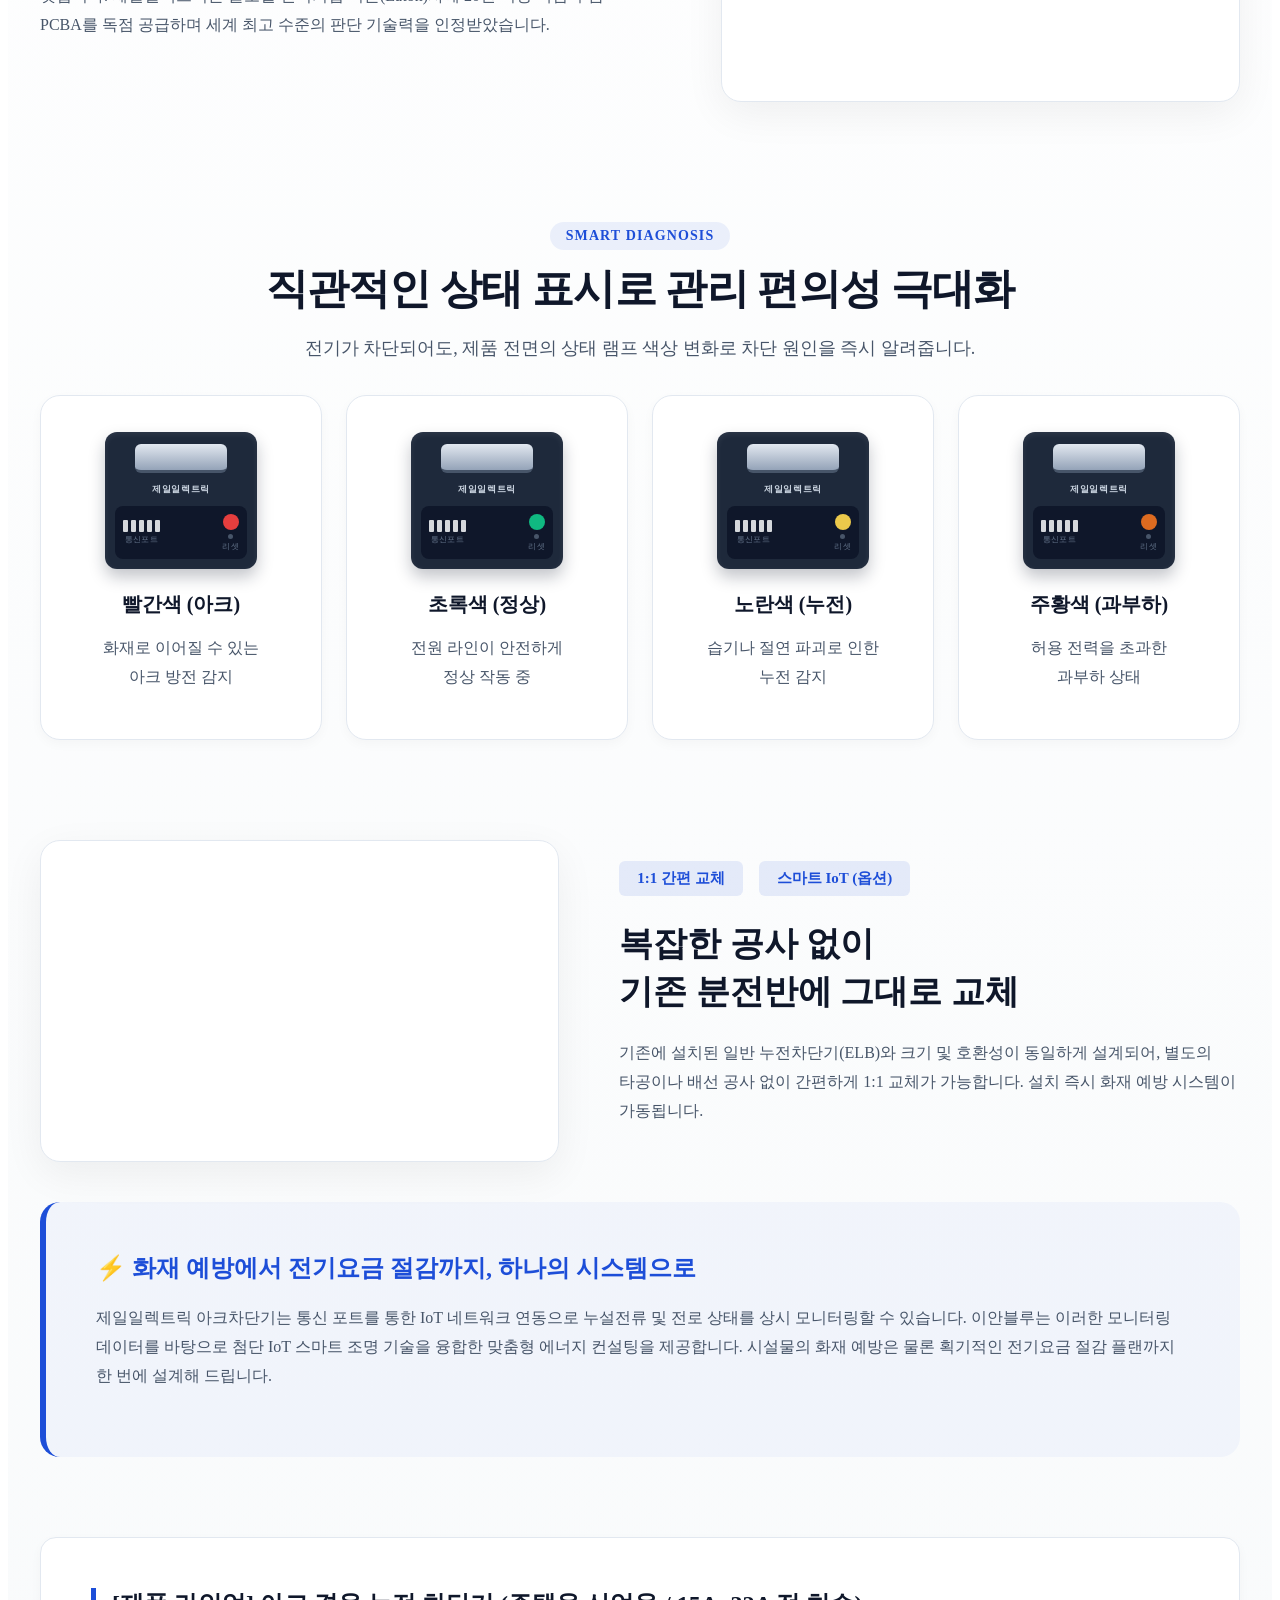
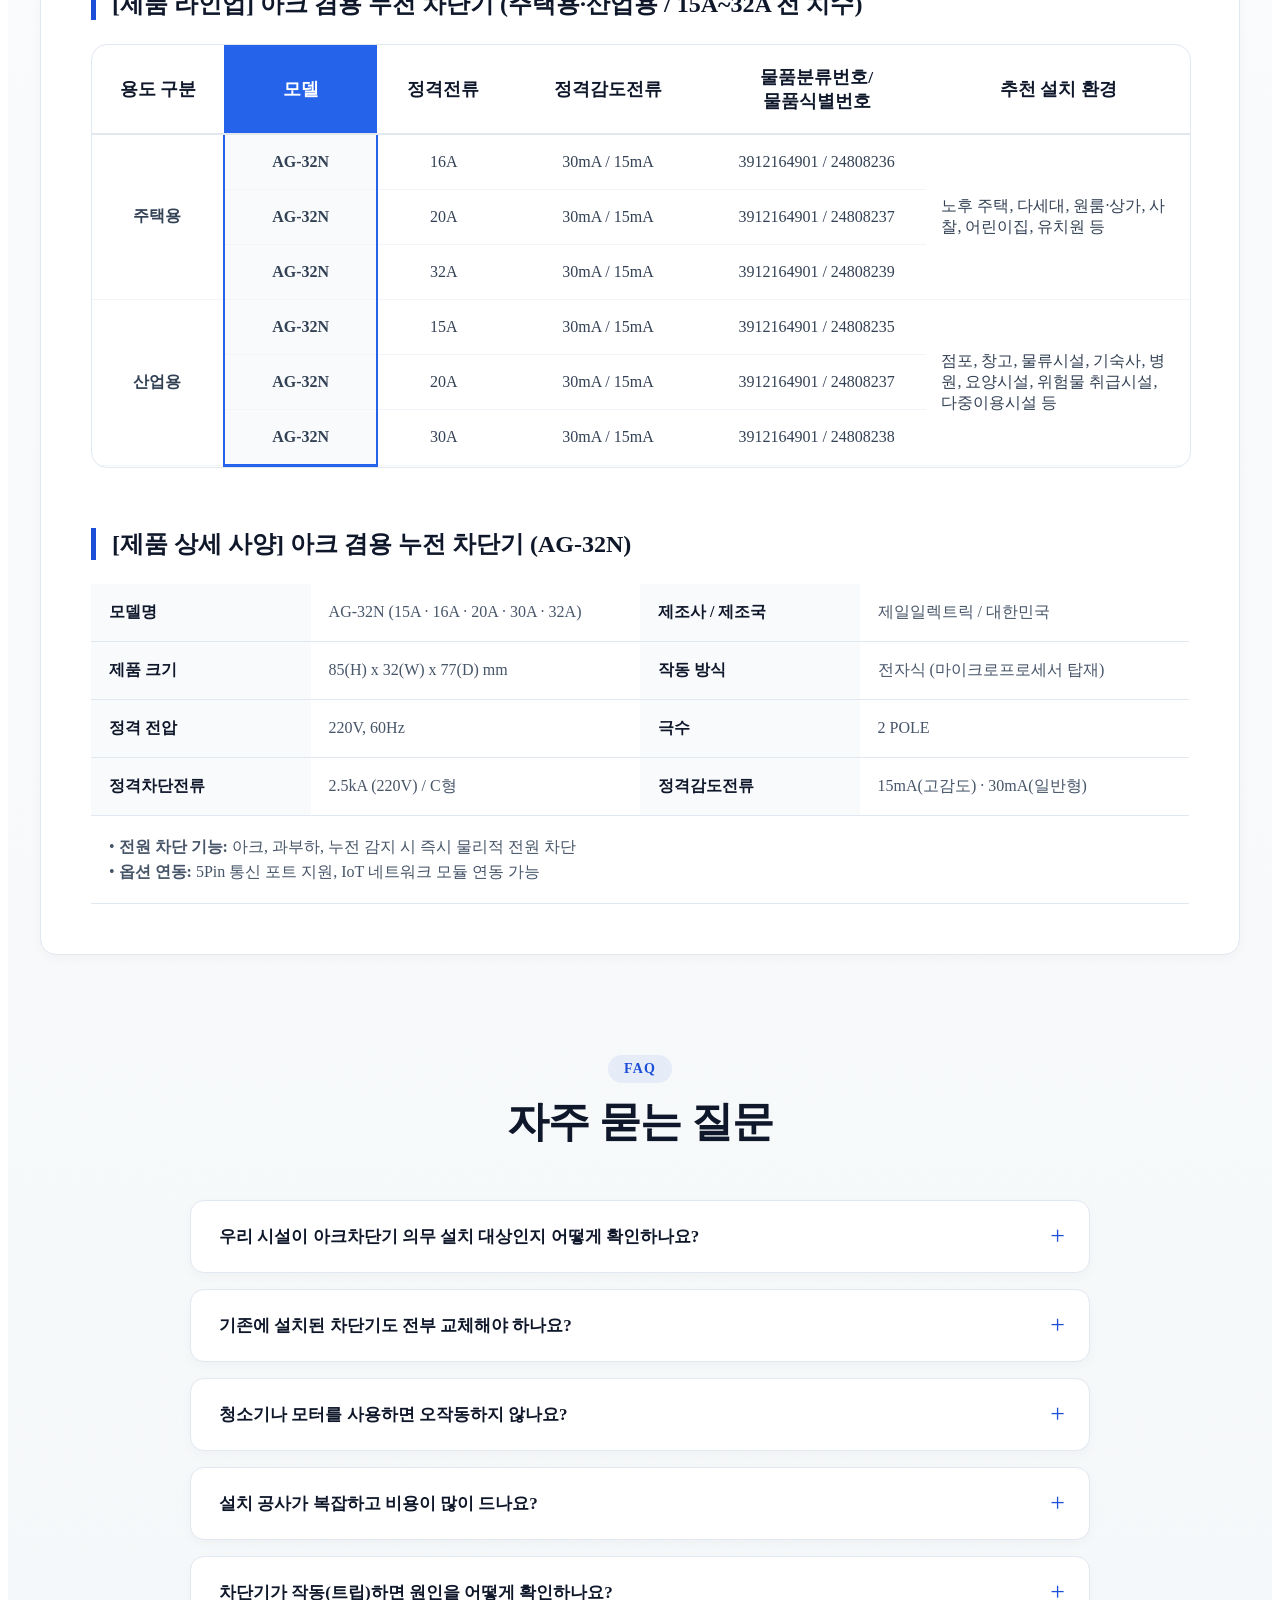
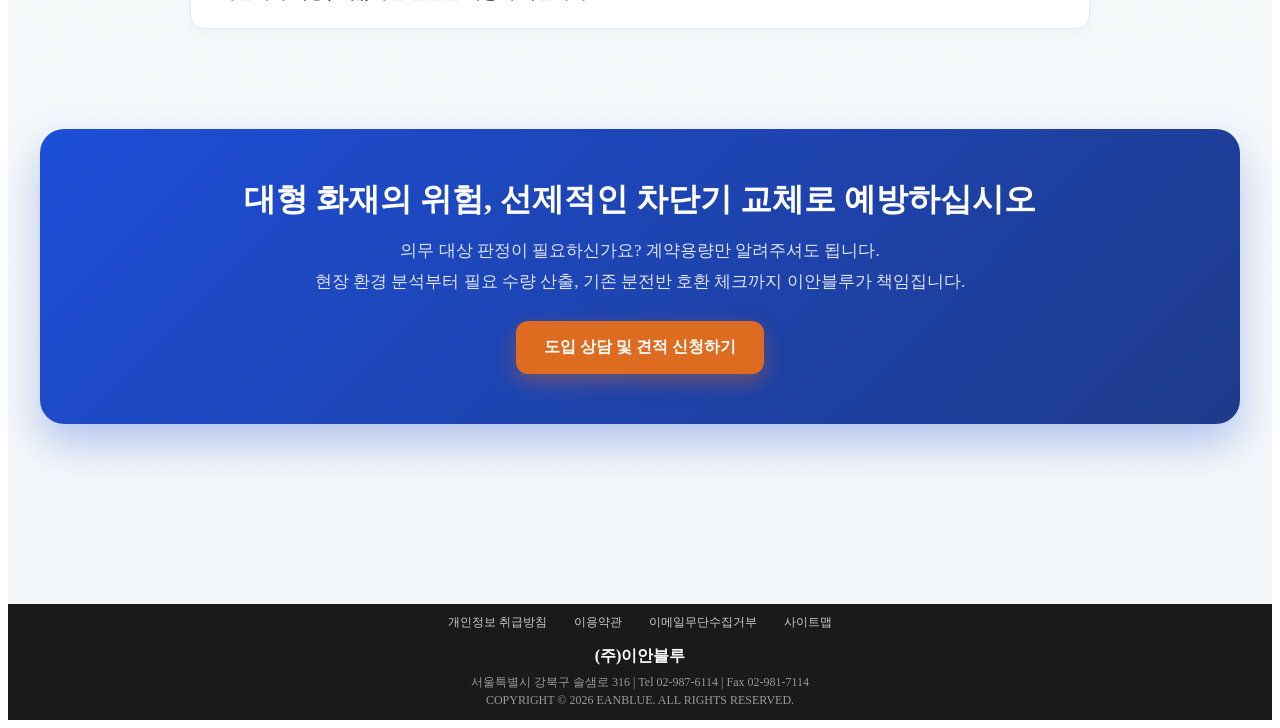
==== commit 88e4df9f: "arc breaker update" ====
--- a/arc_breaker.html
+++ b/arc_breaker.html
@@ -3,8 +3,59 @@
 <head>
     <meta charset="UTF-8">
     <meta name="viewport" content="width=device-width, initial-scale=1.0">
-	<link href="https://fonts.googleapis.com/css2?family=DM+Serif+Display:ital@0;1&display=swap" rel="stylesheet">
+	  <link href="https://fonts.googleapis.com/css2?family=DM+Serif+Display:ital@0;1&display=swap" rel="stylesheet">
     <title>이안블루 | 공식 홈페이지</title>
+    <meta name="description" content="전기화재 발화 원인의 약 80%는 아크(전기불꽃)입니다. KEC 개정 의무 대상 판정부터 제일일렉트릭 아크차단기(AG-32N) 1:1 교체, IoT 모니터링과 에너지 절감 컨설팅까지 이안블루가 책임집니다.">
+    <meta property="og:title" content="아크차단기(ARC) 전기화재 예방 전문 - 이안블루">
+    <meta property="og:description" content="KEC 개정 의무 대상 판정부터 제일일렉트릭 아크차단기 1:1 교체, IoT 모니터링·에너지 절감 컨설팅까지. 조달청 혁신제품 지정 제품으로 안전을 완성합니다.">
+    <script type="application/ld+json">
+    {
+        "@context": "https://schema.org",
+        "@type": "FAQPage",
+        "mainEntity": [
+                {
+                        "@type": "Question",
+                        "name": "우리 시설이 아크차단기 의무 설치 대상인지 어떻게 확인하나요?",
+                        "acceptedAnswer": {
+                                "@type": "Answer",
+                                "text": "세 가지를 순서대로 확인합니다. 1) 계약용량이 100kW를 초과하는지, 2) 물류창고 또는 전통시장에 해당하는지, 3) 설치하려는 회로가 20A 이하 분기회로인지. 세 조건이 모두 충족되면 의무 대상이며, 신축·개보수 설비부터 단계 적용됩니다. 이안블루가 계약용량과 분전반 현황만으로 무료 판정을 도와드립니다."
+                        }
+                },
+                {
+                        "@type": "Question",
+                        "name": "기존에 설치된 차단기도 전부 교체해야 하나요?",
+                        "acceptedAnswer": {
+                                "@type": "Answer",
+                                "text": "아닙니다. 이번 한국전기설비규정(KEC) 개정은 기존 설비로 소급되지 않으며, 신축·개보수 설비부터 단계적으로 적용됩니다. 다만 전기화재 위험은 소급 여부와 무관하므로, 노후 분전함일수록 선제 교체를 권장드립니다."
+                        }
+                },
+                {
+                        "@type": "Question",
+                        "name": "청소기나 모터를 사용하면 오작동하지 않나요?",
+                        "acceptedAnswer": {
+                                "@type": "Answer",
+                                "text": "아크차단기 기술의 핵심은 청소기·모터 브러시·인버터 등이 내는 정상적인 스파크와 화재를 유발하는 위험 아크를 구별하는 것입니다. 제일일렉트릭은 글로벌 전력기업 이튼(Eaton)에 20년 이상 핵심 회로(PCBA)를 수출하며 검증된 판단 알고리즘을 사용합니다."
+                        }
+                },
+                {
+                        "@type": "Question",
+                        "name": "설치 공사가 복잡하고 비용이 많이 드나요?",
+                        "acceptedAnswer": {
+                                "@type": "Answer",
+                                "text": "아크차단기(AG-32N)는 기존 누전차단기와 크기·호환성이 같아 분전반 타공이나 배선 공사 없이 1:1 교체됩니다. 참고로 유통가는 개당 26만~30만 원대이며, 필요 수량과 현장 진단 결과에 따라 최종 견적이 산출됩니다."
+                        }
+                },
+                {
+                        "@type": "Question",
+                        "name": "차단기가 작동(트립)하면 원인을 어떻게 확인하나요?",
+                        "acceptedAnswer": {
+                                "@type": "Answer",
+                                "text": "제품 전면 LED 색상으로 즉시 판별됩니다. 빨간색(아크), 노란색(누전), 주황색(과부하), 초록색(정상). IoT 모듈(옵션) 연동 시 원격으로도 차단 원인과 누설전류 추이를 확인할 수 있습니다."
+                        }
+                }
+        ]
+}
+  </script>
 	<link rel="stylesheet" href="style.css">
     <style>
 		/* ==============================================
@@ -35,10 +86,20 @@
         .arc2-head h2 { margin: 0 auto 16px; font-size: clamp(28px, 4vw, 42px); letter-spacing: -0.02em; line-height: 1.3; font-weight: 800; color: var(--text); }
         .arc2-head p { margin: 0 auto; color: var(--sub); max-width: 800px; font-size: 18px; }
 
-        .arc2-hero { padding: 80px 0 60px; position: relative; overflow: hidden; text-align: center; }
-        .arc2-hero h1 { margin: 20px auto 24px; font-size: clamp(36px, 4.5vw, 56px); line-height: 1.3; font-weight: 800; letter-spacing: -0.03em; color: var(--text); }
-        .arc2-hero h1 .arc2-highlight { color: var(--orange); }
-        .arc2-hero p { margin: 0 auto 20px; color: var(--sub); font-size: clamp(17px, 1.8vw, 20px); max-width: 680px; line-height: 1.7; }
+        .arc2-hero { padding: 96px 0 72px; position: relative; overflow: hidden; text-align: center; }
+        .arc2-hero::before { content: ''; position: absolute; top: -140px; left: 50%; transform: translateX(-50%); width: 720px; height: 420px; background: radial-gradient(closest-side, rgba(249,115,22,0.13), rgba(239,68,68,0.06) 55%, transparent 75%); filter: blur(10px); pointer-events: none; }
+        .arc2-hero-copy { position: relative; }
+        .arc2-hero h1 { margin: 24px auto 28px; font-size: clamp(34px, 5.2vw, 66px); line-height: 1.24; font-weight: 900; letter-spacing: -0.035em; color: var(--text); animation: arc2FadeUp .8s .08s ease-out both; }
+        .arc2-hero-lien {display:block;}
+        .arc2-hero h1 .arc2-highlight { position: relative; display: inline-block; background: linear-gradient(92deg, #f97316 10%, #ef4444 90%); -webkit-background-clip: text; background-clip: text; color: transparent; white-space: nowrap; }
+        .arc2-hero h1 .arc2-highlight::after { content: ''; position: absolute; left: 0; right: 0; bottom: .06em; height: .18em; border-radius: 999px; background: linear-gradient(90deg, rgba(249,115,22,.30), rgba(239,68,68,.30)); z-index: -1; transform-origin: left center; animation: arc2Sweep .9s .7s ease-out both; }
+        .arc2-hero h1 .arc2-hero-accent { color: var(--primary); }
+        .arc2-hero p { margin: 0 auto 20px; color: var(--sub); font-size: clamp(17px, 1.8vw, 20px); max-width: 680px; line-height: 1.7; animation: arc2FadeUp .8s .18s ease-out both; }
+        .arc2-hero-copy .arc2-kicker { animation: arc2FadeUp .7s ease-out both; }
+        .arc2-trust-bar { animation: arc2FadeUp .8s .28s ease-out both; }
+        @keyframes arc2FadeUp { from { opacity: 0; transform: translateY(26px); } to { opacity: 1; transform: none; } }
+        @keyframes arc2Sweep { from { transform: scaleX(0); } to { transform: scaleX(1); } }
+        @keyframes waveMove { from { transform: translateX(0); } to { transform: translateX(-200px); } }
 
         .arc2-news-grid { display: grid; grid-template-columns: repeat(auto-fit, minmax(320px, 1fr)); gap: 32px; }
         .arc2-news-card { background: var(--card); border-radius: 16px; overflow: hidden; box-shadow: var(--shadow-sm); border: 1px solid var(--line); transition: transform 0.3s; }
@@ -54,6 +115,7 @@
         .arc2-fire-stat strong { display: block; font-size: clamp(40px, 5vw, 56px); font-weight: 900; color: #ffffff; margin-bottom: 12px; line-height: 1.1; letter-spacing: -0.02em; }
         .arc2-fire-stat.danger strong { color: #ff6b6b; text-shadow: 0 0 24px rgba(255, 107, 107, 0.5); }
         .arc2-fire-stat span { font-size: 18px; color: #cbd5e1; font-weight: 600; }
+        .arc2-fire-source { margin: 24px auto 0; max-width: 800px; text-align: center; }
 
         .arc2-info-box { background: rgba(29, 78, 216, 0.04); padding: 50px; border-radius: 20px; margin-bottom: 60px; border-left: 6px solid var(--primary); }
         .arc2-info-box h4 { font-size: 24px; margin: 0 0 20px; color: var(--primary); font-weight: 800; }
@@ -63,16 +125,20 @@
         .arc2-stat strong { display: block; font-size: clamp(28px, 3vw, 38px); font-weight: 800; margin-bottom: 12px; color: #ffffff; }
         .arc2-stat.danger { background: linear-gradient(135deg, var(--red), #c53030); box-shadow: 0 12px 24px rgba(229, 62, 62, 0.2); }
         .arc2-stat span { color: rgba(255,255,255,0.9); font-size: 16px; font-weight: 600; }
+        .arc2-source { margin-top: 28px; font-size: 13px; color: #94a3b8; text-align: center; line-height: 1.7; }
 
         .arc2-compare-wrap { 
 			width: 100%;
-		  margin: 0 auto;
-		  background: #ffffff;
-		  border-radius: 16px; /* 표 전체 모서리를 둥글게 */
-		  box-shadow: 0 10px 25px rgba(0,0,0,0.06); /* 홈페이지 느낌이 나도록 부드러운 그림자 추가 */
-		  overflow: hidden; /* 둥근 모서리 밖으로 선이 삐져나오지 않게 방지 */ }
+			margin: 0 auto;
+			background: #ffffff;
+			border-radius: 16px;
+			box-shadow: 0 10px 25px rgba(0,0,0,0.06);
+			overflow-x: auto; /* 가로 스크롤 추가 */
+			overflow-y: hidden;
+			-webkit-overflow-scrolling: touch; }
 		.arc2-compare {  
 			width: 100%;
+			min-width: 550px; /* 모바일 화면보다 작아지지 않게 방어 (스크롤 유도) */
 			border-collapse: collapse;
 			text-align: center; }
         .arc2-compare th { 
@@ -135,10 +201,30 @@
         .arc2-feature-tag.orange { background: rgba(221, 107, 32, 0.1); color: var(--orange); }
         .arc2-feature-text h3 { font-size: 34px; font-weight: 800; margin: 0 0 24px; line-height: 1.4; color: var(--text); }
 
-        .arc2-indicator-grid { display: grid; grid-template-columns: repeat(4, 1fr); gap: 24px; margin-bottom: 100px; }
-        .arc2-indicator { padding: 40px 24px; border-radius: 20px; background: #ffffff; border: 1px solid var(--line); box-shadow: var(--shadow-sm); text-align: center; }
         .arc2-dot { width: 28px; height: 28px; border-radius: 50%; margin: 0 auto 24px; box-shadow: 0 0 0 8px rgba(0,0,0,0.05); }
-        .arc2-indicator h4 { margin: 0 0 16px; font-size: 20px; color: var(--text); font-weight: 700; }
+
+        .arc2-lamp-grid { display: grid; grid-template-columns: repeat(4, 1fr); gap: 24px; margin-bottom: 100px; }
+        .arc2-lamp-card { background: #ffffff; border: 1px solid var(--line); border-radius: 20px; box-shadow: var(--shadow-sm); text-align: center; padding: 36px 24px 32px; }
+        .arc2-breaker { width: 132px; margin: 0 auto 22px; background: #1e293b; border-radius: 12px; padding: 12px 10px 10px; box-shadow: inset 0 2px 6px rgba(255,255,255,0.08), 0 8px 16px rgba(15,23,42,0.25); }
+        .arc2-brk-top { height: 26px; margin: 0 20px 10px; background: linear-gradient(180deg, #e2e8f0, #94a3b8); border-radius: 6px; border-bottom: 3px solid #475569; }
+        .arc2-brk-label { font-size: 9px; color: #cbd5e1; letter-spacing: .08em; margin-bottom: 10px; font-weight: 700; }
+        .arc2-brk-bottom { display: flex; align-items: center; justify-content: space-between; background: #0f172a; border-radius: 8px; padding: 8px; }
+        .arc2-brk-pins { display: flex; gap: 3px; }
+        .arc2-brk-pins i { width: 5px; height: 12px; background: #f8fafc; border-radius: 1px; opacity: .85; }
+        .arc2-brk-lamp { width: 16px; height: 16px; border-radius: 50%; flex: 0 0 16px; }
+        .arc2-brk-portwrap { display: flex; flex-direction: column; align-items: center; gap: 4px; }
+        .arc2-brk-ledwrap { display: flex; flex-direction: column; align-items: center; gap: 4px; }
+        .arc2-brk-portlabel { font-size: 8px; color: #64748b; letter-spacing: .06em; line-height: 1; }
+        .arc2-brk-reset { width: 5px; height: 5px; border-radius: 50%; background: #475569; }
+        .arc2-lamp-red    { background: var(--red);    animation: arc2glow-red    2.2s ease-in-out infinite; }
+        .arc2-lamp-green  { background: var(--accent); animation: arc2glow-green 2.6s ease-in-out infinite; }
+        .arc2-lamp-yellow { background: var(--yellow); animation: arc2glow-yellow 3.0s ease-in-out infinite; }
+        .arc2-lamp-orange { background: var(--orange); animation: arc2glow-orange 3.4s ease-in-out infinite; }
+        @keyframes arc2glow-red    { 0%,100% { filter: brightness(.55); box-shadow: 0 0 4px 1px rgba(229,62,62,.3); }  50% { filter: brightness(1.35); box-shadow: 0 0 18px 6px rgba(229,62,62,.85); } }
+        @keyframes arc2glow-green  { 0%,100% { filter: brightness(.55); box-shadow: 0 0 4px 1px rgba(16,185,129,.3); }  50% { filter: brightness(1.35); box-shadow: 0 0 18px 6px rgba(16,185,129,.85); } }
+        @keyframes arc2glow-yellow { 0%,100% { filter: brightness(.55); box-shadow: 0 0 4px 1px rgba(236,201,75,.3); }  50% { filter: brightness(1.35); box-shadow: 0 0 18px 6px rgba(236,201,75,.85); } }
+        @keyframes arc2glow-orange { 0%,100% { filter: brightness(.55); box-shadow: 0 0 4px 1px rgba(221,107,32,.3); }  50% { filter: brightness(1.35); box-shadow: 0 0 18px 6px rgba(221,107,32,.85); } }
+        .arc2-lamp-card h4 { margin: 0 0 16px; font-size: 20px; color: var(--text); font-weight: 700; }
 
         .arc2-spec-box { background: #ffffff; border: 1px solid var(--line); border-radius: 16px; padding: 50px; box-shadow: var(--shadow-sm); width: 100%; margin-bottom: 100px; box-sizing: border-box;}
         .arc2-spec-box h4 { font-size: 24px; color: var(--text); margin: 0 0 24px 0; font-weight: 800; border-left: 5px solid var(--primary); padding-left: 16px; }
@@ -154,22 +240,65 @@
         .arc2-btn { display: inline-flex; align-items: center; justify-content: center; padding: 16px 28px; border-radius: 12px; font-weight: 700; font-size: 16px; transition: all .2s ease; cursor: pointer; border: none; font-family: inherit; text-decoration: none;}
         .arc2-btn-orange { background: var(--orange); color: #fff; box-shadow: 0 8px 20px rgba(221, 107, 32, 0.4); }
         .arc2-btn-orange:hover { transform: translateY(-2px); box-shadow: 0 12px 24px rgba(0,0,0,0.1); color: #fff; }
+        /* ==============================================
+           ⭐ [2026-11] 전문성 강화 신규 스타일
+           (신뢰 배지 / 아크 유형 / 프로세스 / 라인업 / FAQ)
+        ============================================== */
+        .arc2-trust-bar { display: grid; grid-template-columns: repeat(4, 1fr); gap: 20px; margin: 50px auto 0; width: min(var(--max), calc(100% - 40px)); }
+        .arc2-trust-item { background: #ffffff; border: 1px solid var(--line); border-radius: 16px; padding: 26px 22px; text-align: center; box-shadow: var(--shadow-sm); }
+        .arc2-trust-item strong { display: block; font-size: 19px; font-weight: 800; color: var(--primary); margin-bottom: 8px; }
+        .arc2-trust-item span { font-size: 14px; color: var(--sub); line-height: 1.6; display: block; }
+
+        .arc2-arc-grid { display: grid; grid-template-columns: 1fr 1fr; gap: 32px; margin-bottom: 40px; }
+        .arc2-arc-card { background: #ffffff; border: 1px solid var(--line); border-radius: 20px; padding: 44px 38px; box-shadow: var(--shadow-sm); }
+        .arc2-arc-card .arc2-arc-tag { display: inline-block; font-size: 14px; font-weight: 800; padding: 6px 16px; border-radius: 30px; margin-bottom: 18px; letter-spacing: .04em; }
+        .arc2-arc-card.serial .arc2-arc-tag { background: rgba(229, 62, 62, 0.1); color: var(--red); }
+        .arc2-arc-card.parallel .arc2-arc-tag { background: rgba(221, 107, 32, 0.1); color: var(--orange); }
+        .arc2-arc-card h4 { font-size: 24px; font-weight: 800; color: var(--text); margin: 0 0 16px; }
+        .arc2-arc-card .arc2-arc-point { margin-top: 20px; padding: 18px 20px; border-radius: 12px; background: #fff5f5; color: #b91c1c; font-weight: 700; font-size: 15px; line-height: 1.7; }
+        .arc2-arc-card.parallel .arc2-arc-point { background: #fff7ed; color: #c2410c; }
+
+
+        .arc2-price-note { background: rgba(16, 185, 129, 0.06); border: 1px dashed var(--accent); border-radius: 14px; padding: 22px 28px; margin-top: 28px; font-size: 15px; color: #065f46; line-height: 1.8; }
+
+        .arc2-faq { max-width: 900px; margin: 0 auto; display: grid; gap: 16px; }
+        .arc2-faq details { background: #ffffff; border: 1px solid var(--line); border-radius: 14px; box-shadow: var(--shadow-sm); overflow: hidden; }
+        .arc2-faq summary { cursor: pointer; padding: 24px 28px; font-size: 17px; font-weight: 700; color: var(--text); list-style: none; position: relative; padding-right: 56px; }
+        .arc2-faq summary::-webkit-details-marker { display: none; }
+        .arc2-faq summary::after { content: '+'; position: absolute; right: 24px; top: 50%; transform: translateY(-50%); font-size: 26px; font-weight: 400; color: var(--primary); transition: transform .2s; }
+        .arc2-faq details[open] summary::after { transform: translateY(-50%) rotate(45deg); }
+        .arc2-faq .arc2-faq-a { padding: 0 28px 26px; color: var(--sub); line-height: 1.8; }
+        .arc2-faq .arc2-faq-a strong { color: var(--primary); }
 
         @media (max-width: 1024px){
             .arc2-flow-wrap, .arc2-feature-row, .arc2-feature-row.reverse { grid-template-columns: 1fr; flex-direction: column; gap: 60px; margin-bottom: 80px; }
             .arc2-feature-img { min-height: 400px; width: 100%; }
-            .arc2-stats, .arc2-indicator-grid { grid-template-columns: 1fr 1fr; }
+            .arc2-stats, .arc2-lamp-grid { grid-template-columns: 1fr 1fr; }
+            .arc2-trust-bar{grid-template-columns: 1fr 1fr;}
         }
         @media (max-width: 768px){
             .arc2-fire-banner { flex-direction: column; gap: 40px; padding: 40px 20px; }
             .arc2-fire-stat:first-child::after { display: none; }
-            .arc2-stats, .arc2-indicator-grid { grid-template-columns: 1fr; }
-            .arc2-compare th, .arc2-compare td, .arc2-spec-table th, .arc2-spec-table td { display: block; width: 100%; box-sizing: border-box; }
-            .arc2-compare th, .arc2-spec-table th { background: var(--bg); padding-bottom: 12px; border-bottom: none; }
-            .arc2-compare td, .arc2-spec-table td { padding-top: 8px; margin-bottom: 20px; }
+            .arc2-stats, .arc2-lamp-grid { grid-template-columns: 1fr; }
+			/* 제품 스펙 테이블(arc2-spec-table)은 기존대로 세로 정렬(Block) 유지 */
+			.arc2-spec-table th, .arc2-spec-table td { display: block; width: 100%; box-sizing: border-box; }
+			.arc2-spec-table th { background: var(--bg); padding-bottom: 12px; border-bottom: none; }
+			.arc2-spec-table td { padding-top: 8px; margin-bottom: 20px; }
+
+			/* 비교 테이블(arc2-compare)은 테이블 구조를 유지하되 모바일용 여백만 살짝 축소 */
+			.arc2-compare th { padding: 14px 10px; font-size: 1em; }
+			.arc2-compare td { padding: 14px 10px; }
             .arc2-section { padding: 80px 0; }
             .arc2-cta-box { padding: 30px 24px; }
             .arc2-feature-row { margin-bottom: 60px; }
+            .arc2-trust-bar { grid-template-columns: 1fr; }
+            .arc2-arc-grid { grid-template-columns: 1fr; }
+            .arc2-info-box { padding: 30px 24px; }
+            .arc2-hero { padding: 64px 0 48px; }
+            .arc2-hero h1 { font-size: clamp(30px, 9vw, 40px); letter-spacing: -0.02em; }
+            .arc2-hero p { font-size: 16px; }
+            .arc2-hero h1 .arc2-highlight { white-space: normal; }
+            .arc2-kicker { font-size: 12px; padding: 5px 12px; }
         }
 
     </style>
@@ -185,8 +314,32 @@
         <div class="arc2-wrap" style="max-width: 800px;">
           <div class="arc2-hero-copy">
             <span class="arc2-kicker">FIRE PREVENTION SOLUTION</span>
-            <h1>전기화재의 보이지 않는 원인,<br><span class="arc2-highlight">아크(ARC 전기불꽃)</span>를 사전에 <br>차단합니다.</h1>
-            <p>화재는 '큰 누전'에서만 시작되지 않습니다. 전선 노후, 콘센트 먼지 등 평범한 환경에서 발생하는 미세 불꽃이 화재 원인의 80%를 차지합니다.<br>이안블루가 검증된 제일일렉트릭 아크차단기 솔루션을 제안합니다.</p>
+            <h1>
+              <span class="arc2-hero-line">전기화재의 보이지 않는 원인,</span>
+              <span class="arc2-hero-line"><span class="arc2-highlight">아크(ARC 전기불꽃)</span>를 사전에</span>
+              <span class="arc2-hero-line"><span class="arc2-hero-accent">차단합니다.</span></span>
+            </h1>
+            <p>화재는 '큰 누전'에서만 시작되지 않습니다. 전선 노후, 콘센트 먼지 등 평범한 환경에서 발생하는 미세 불꽃이 전기화재 발화 원인의 약 80%를 차지합니다 <span style="font-size: 0.9em; color: #94a3b8;">(한국전기안전공사 전기재해 통계 기준)</span>.<br>이안블루가 검증된 제일일렉트릭 아크차단기 솔루션을 제안합니다.</p>
+          </div>
+
+          <!-- ⭐ 신뢰 배지 바 (인증·실적) -->
+          <div class="arc2-trust-bar">
+            <div class="arc2-trust-item">
+              <strong>조달청 혁신제품</strong>
+              <span>디지털 아크 겸용<br>누전차단기 지정 (2023)</span>
+            </div>
+            <div class="arc2-trust-item">
+              <strong>Eaton 20년+</strong>
+              <span>핵심 부품 PCBA<br>독점 수출 실적</span>
+            </div>
+            <div class="arc2-trust-item">
+              <strong>대한민국 제조</strong>
+              <span>제일일렉트릭<br>국내 생산</span>
+            </div>
+            <div class="arc2-trust-item">
+              <strong>IoT 모듈 연동</strong>
+              <span>유·무선 통신 포트<br>누설전류 상시 감시 (옵션)</span>
+            </div>
           </div>
         </div>
       </div>
@@ -207,7 +360,7 @@
               </div>
               <div class="arc2-news-content">
                 <h4>"노후 분전함 내부의 치명적 스파크"</h4>
-                <p>전선 피복이 손상되거나 연결 부위가 헐거워지면, 눈에 보이지 않는 곳에서 발생한 초고온 스파크가 순식간에 먼지에 옮겨붙어 발화점이 됩니다.</p>
+                <p>노후 분전함의 전선 피복 손상, 헐거운 연결부, 문어발식 멀티콘센트 사용 등으로 인해 눈에 보이지 않는 곳에서 발생한 초고온 스파크가 순식간에 먼지에 옮겨붙어 발화점이 됩니다.</p>
               </div>
             </div>
             <div class="arc2-news-card">
@@ -235,7 +388,7 @@
     <div class="arc2-news-content">
         <span class="arc2-feature-tag" style="margin-bottom: 16px; background: rgba(0,0,0,0.05); color: var(--sub); padding: 6px 12px; font-size: 13px;">집중취재</span>
         <h4>"기존 누전차단기의 한계"</h4>
-        <p>우리가 흔히 쓰는 누전차단기(ELB)는 합선이나 누전만 막아줄 뿐, 정작 전기화재의 80%를 차지하는 '아크' 파형 자체를 인식하는 능력은 없습니다.</p>
+        <p>우리가 흔히 쓰는 누전차단기(ELB)는 합선이나 누전만 막아줄 뿐, 정작 전기화재 발화 원인의 약 80%를 차지하는 '아크' 파형 자체를 인식하는 능력은 없습니다.</p>
     </div>
 </div>
             <div class="arc2-news-card">
@@ -244,20 +397,23 @@
               </div>
               <div class="arc2-news-content">
                 <h4>"물류센터·상가건물의 뼈아픈 피해"</h4>
-                <p>무거운 짐에 짓눌린 전선이나 노후 설비에서 발생한 미세 스파크를 초기에 차단하지 못해 천문학적인 재산 및 인명 피해로 이어집니다.</p>
+                <p>무거운 짐에 짓눌린 전선이나 노후 설비에서 발생한 미세 스파크를 초기에 차단하지 못해 천문학적인 재산 및 인명 피해로 이어집니다. 실제로 전통시장 화재 285건(2018~2022) 중 44.6%가 전기적 요인이었고, 물류창고 대형화재 20건의 재산피해는 1조 2,362억 원에 달합니다(소방청).</p>
               </div>
             </div>
           </div>
 
           <div class="arc2-fire-banner">
             <div class="arc2-fire-stat">
-              <strong>9,952건</strong>
-              <span>국내 연평균 전기화재 발생 건수</span>
+              <strong>10,140건</strong>
+              <span>2023년 발생한 전기화재 (전체 화재의 약 27%)</span>
             </div>
             <div class="arc2-fire-stat danger">
-              <strong>80% 이상</strong>
-              <span>전체 전기화재 중 '아크(전기불꽃)'가 원인</span>
-            </div>
+              <strong>78% → 81.4%</strong>
+              <span>전기재해 발화 원인 중 '아크' 비중 (2015년 → 2019년)</span>
+            </div>
+          </div>
+          <div class="arc2-fire-source arc2-source">
+            출처: 소방청 국가화재정보시스템(2023년 전기화재 10,140건, 전체 화재의 약 27%) · 한국전기안전공사 전기재해 통계(2015년 아크 발화 78%, 2019년 아크 81.4%·누전 3.7%) · 전통시장·물류창고 피해 수치는 소방청 자료(2018~2025년 집계)
           </div>
         </div>
       </div>
@@ -278,22 +434,23 @@
 
           <div class="arc2-stats">
             <div class="arc2-stat danger">
-              <strong>약 80%</strong>
-              <span>전체 전기화재 중 발화 비율</span>
+              <strong>78~81%</strong>
+              <span>전기재해 발화 원인 중 아크 비중<br>(한국전기안전공사 통계)</span>
             </div>
             <div class="arc2-stat danger">
-              <strong>3,000℃+</strong>
-              <span>아크 발생 시 초고온 위험성</span>
+              <strong>수천 ℃+</strong>
+              <span>아크 방전 시 전극 선단 온도<br>(방전 현상에 따른 가열)</span>
             </div>
             <div class="arc2-stat">
               <strong>0.03초</strong>
-              <span>누전 발생 시 초고속 차단</span>
+              <span>누전 발생 시 초고속 차단<br>(제일일렉트릭 기준)</span>
             </div>
             <div class="arc2-stat">
               <strong>1초 이내</strong>
-              <span>스마트 알고리즘 아크 감지</span>
-            </div>
-          </div>
+              <span>스마트 알고리즘 아크 감지·차단<br>(제일일렉트릭 기준)</span>
+            </div>
+          </div>
+          <p class="arc2-source">출처: 한국전기안전공사 전기재해 통계(2015·2019) · 기후에너지환경부 보도자료 및 제일일렉트릭 보도자료(2026. 1. 5.) · 아크 온도는 두 전극 선단이 수천~수만 ℃까지 가열되는 방전 현상(전기신문 인용)</p>
 
           <div class="arc2-compare-wrap" style="margin-top: 40px;">
             <table class="arc2-compare">
@@ -325,12 +482,16 @@
                   <td><span class="arc2-no">지원 안함</span></td>
                   <td class="highlight-cell"><span class="arc2-yes">실시간 원인 파악 (LED 표시)</span></td>
                 </tr>
+                <tr>
+                  <td><strong>IoT 연동 (옵션)</strong></td>
+                  <td><span class="arc2-no">지원 안함</span></td>
+                  <td class="highlight-cell"><span class="arc2-yes">5Pin 통신 포트 · 누설전류 상시 모니터링</span></td>
+                </tr>
               </tbody>
             </table>
           </div>
-    </div>
+      </div>
         </div>
-      </div>
 
       <!-- 동작 원리 -->
       <div class="arc2-section arc2-section-alt" style="padding-top: 60px;">
@@ -387,23 +548,52 @@
           </div>
         </div>
       </div>
+      <!-- ⭐ 신규: 기술 심화 — 왜 기존 차단기는 아크를 못 잡을까? -->
+      <div class="arc2-section arc2-section-alt" style="padding-top: 60px;">
+        <div class="arc2-wrap">
+          <div class="arc2-head" style="margin-bottom: 50px;">
+            <span class="arc2-kicker">Tech Deep Dive</span>
+            <h2>왜 기존 차단기는 아크를 잡지 못할까요?</h2>
+            <p>아크는 발생 위치에 따라 두 가지로 나뉩니다. 둘 다 기존 보호장치의 사각지대에 해당합니다.</p>
+          </div>
+
+          <div class="arc2-arc-grid">
+            <div class="arc2-arc-card serial">
+              <span class="arc2-arc-tag">직렬 아크 (Serial Arc)</span>
+              <h4>전류가 오히려 '작아지는' 고장</h4>
+              <p>단자 풀림, 압착 불량, 반쯤 끊어진 코드(반단선)처럼 <strong>접속이 불완전한 지점</strong>에서 발생합니다. 아크가 저항처럼 작용해 전류가 정상 부하전류보다 오히려 작아지고, 대지로 새는 전류도 없습니다.</p>
+              <div class="arc2-arc-point">과전류를 보는 배선용차단기도, 잔류전류를 보는 누전차단기도 반응하지 않는 대표적인 사각지대입니다.</div>
+            </div>
+            <div class="arc2-arc-card parallel">
+              <span class="arc2-arc-tag">병렬 아크 (Parallel Arc)</span>
+              <h4>간헐적으로 튀어 오르는 고장</h4>
+              <p>도체와 도체 사이의 <strong>절연이 손상</strong>될 때 발생합니다. 고장전류가 충분히 크고 오래 지속되면 차단되지만, 선로 저항과 아크 전압에 막혀 전류가 제한되거나 간헐적으로 발생하면 신속한 차단이 어렵습니다.</p>
+              <div class="arc2-arc-point">누전차단기가 대부분의 지락 아크를 검출하지만, 모든 경우를 100% 보장하지는 못합니다.</div>
+            </div>
+          </div>
+
+          <div class="arc2-info-box" style="margin-bottom: 0;">
+            <h4>🛡️ 오작동(Nuisance Tripping) 방지 — 기술력이 증명되는 지점</h4>
+            <p><strong>아크차단기의 핵심은 청소기·모터 브러시·인버터(SMPS) 등 생활 기기가 내는 '정상적인 스파크'와 화재를 유발하는 '위험한 아크'를 정확히 구별하는 것입니다.</strong> 제일일렉트릭의 스마트 마이크로프로세서는 파형의 미세한 흔적을 누적 분석해 두 신호를 판별하며, 글로벌 전력기업 이튼(Eaton)사에 20년 이상 핵심 회로(PCBA)를 독점 수출하며 검증된 판단 알고리즘을 기반으로 합니다.</p>
+          </div>
+        </div>
+      </div>
 
       <!-- 상세 기능 및 스펙 -->
-      <div class="arc2-section" style="padding-top: 60px;">
+      <div class="arc2-section arc2-section-alt" style="padding-top: 60px;">
         <div class="arc2-wrap">
           <div class="arc2-head" style="margin-bottom: 30px;">
             <span class="arc2-kicker">Why Choose Us</span>
             <h2>🏆 왜 '제일일렉트릭' 아크차단기인가?</h2>
           </div>
 
-          <div class="arc2-feature-row">
-            <div class="arc2-feature-img" style="background-image: url('https://image.news1.kr/system/photos/2025/12/5/7636900/no_water.jpg/dims/crop/628x439'); border-right: 1px solid #eee;"></div>
-            <div class="arc2-feature-text">
+          <div class="arc2-info-box">
               <span class="arc2-feature-tag">법적 의무화</span>
               <span class="arc2-feature-tag orange">KEC 규정 개정</span>
-              <h3>화재 취약시설,<br>이제 아크차단기 설치는 필수입니다.</h3>
-              <p>잦은 대형 화재를 예방하기 위해 한국전기설비규정(KEC)이 강화되었습니다. 이제 전통시장, 다중이용시설, 숙박시설, 창고 및 물류센터 등 화재 취약 대상물에는 아크차단기를 <strong>의무적으로 설치</strong>해야 합니다.</p>
-            </div>
+              <h4>화재 취약시설, 이제 '권장'이 아닌 '의무'입니다.</h4>
+              <p>한국전기설비규정(KEC) 개정으로 화재 예방 기준이 대폭 강화되었습니다. 기후에너지환경부 공고 제2025-198호(2025. 12. 30.)에 따라, <strong>계약용량 100kW를 초과하는 물류창고 및 전통시장의 신축·개보수 시 20A 이하 분기회로</strong>에는 아크차단기 설치가 의무화되었습니다(KEC 214.2.1의 7). 기존 설비에는 법이 소급 적용되지 않지만, 눈에 보이지 않는 <strong>아크(전기불꽃)</strong>로 인한 화재 위험성은 법의 소급 여부와 무관하게 지금 이 순간에도 그대로 남아 있습니다.</p>
+              <p>나아가 인명과 재산이 밀집한 다중이용시설, 학교, 영유아·노인 요양시설, 관공서 등 그 밖의 <strong>화재 취약시설 역시 선제적인 안전망 구축이 필요합니다.</strong></p>
+            <p>특히 중대재해처벌법은 사업장은 물론 공중이용시설 운영자에게도 엄격한 안전 조치 의무를 부과하고 있습니다. 아크차단기 도입은 경영 책임자와 시설 관리자가 취할 수 있는 <strong>가장 현실적인 법적·재무적 방어 수단</strong>입니다.</p>
           </div>
 
           <div class="arc2-feature-row reverse">
@@ -412,34 +602,90 @@
               <span class="arc2-feature-tag">오작동 방지</span>
               <span class="arc2-feature-tag">글로벌 수출</span>
               <h3>미국이 검증한 20년의<br>정밀 알고리즘 기술력</h3>
-              <p>아크차단기 기술의 핵심은 청소기나 모터 등에서 발생하는 '정상적인 스파크'와 화재를 유발하는 '위험한 아크'를 정확히 구별하여 <strong>오작동(Nuisance Tripping)을 방지</strong>하는 것입니다. 제일일렉트릭은 글로벌 전력기업 이튼(Eaton)사에 20년 이상 핵심 회로를 수출하며 세계 최고 수준의 판단 기술력을 인정받았습니다.</p>
+              <p>아크차단기 기술의 핵심은 청소기나 모터 등에서 발생하는 '정상적인 스파크'와 화재를 유발하는 '위험한 아크'를 정확히 구별하여 <strong>오작동(Nuisance Tripping)을 방지</strong>하는 것입니다. 제일일렉트릭은 글로벌 전력기업 이튼(Eaton)사에 20년 이상 핵심 부품 PCBA를 독점 공급하며 세계 최고 수준의 판단 기술력을 인정받았습니다.</p>
             </div>
           </div>
 
           <div class="arc2-head" style="margin-top: 100px; margin-bottom: 30px;">
             <span class="arc2-kicker">Smart Diagnosis</span>
             <h2>직관적인 상태 표시로 관리 편의성 극대화</h2>
-            <p>전기가 차단되어도 제품 전면의 LED 색상만으로 차단 원인을 즉시 파악할 수 있습니다.</p>
+            <p>전기가 차단되어도, 제품 전면의 상태 램프 색상 변화로 차단 원인을 즉시 알려줍니다.</p>
           </div>
           
-          <div class="arc2-indicator-grid">
-            <div class="arc2-indicator">
-              <div class="arc2-dot" style="background:var(--red);"></div>
+          <div class="arc2-lamp-grid">
+            <div class="arc2-lamp-card">
+              <div class="arc2-breaker">
+                <div class="arc2-brk-top"></div>
+                <div class="arc2-brk-label">제일일렉트릭</div>
+                <div class="arc2-brk-bottom">
+                  <div class="arc2-brk-portwrap">
+                    <div class="arc2-brk-pins"><i></i><i></i><i></i><i></i><i></i></div>
+                    <div class="arc2-brk-portlabel">통신포트</div>
+                  </div>
+                  <div class="arc2-brk-ledwrap">
+                    <div class="arc2-brk-lamp arc2-lamp-red"></div>
+                    <div class="arc2-brk-reset"></div>
+                    <div class="arc2-brk-portlabel">리셋</div>
+                  </div>
+                  </div>
+              </div>
               <h4>빨간색 (아크)</h4>
               <p>화재로 이어질 수 있는<br>아크 방전 감지</p>
             </div>
-            <div class="arc2-indicator">
-              <div class="arc2-dot" style="background:var(--accent);"></div>
+            <div class="arc2-lamp-card">
+              <div class="arc2-breaker">
+                <div class="arc2-brk-top"></div>
+                <div class="arc2-brk-label">제일일렉트릭</div>
+                <div class="arc2-brk-bottom">
+                  <div class="arc2-brk-portwrap">
+                    <div class="arc2-brk-pins"><i></i><i></i><i></i><i></i><i></i></div>
+                    <div class="arc2-brk-portlabel">통신포트</div>
+                  </div>
+                  <div class="arc2-brk-ledwrap">
+                    <div class="arc2-brk-lamp arc2-lamp-green"></div>
+                    <div class="arc2-brk-reset"></div>
+                    <div class="arc2-brk-portlabel">리셋</div>
+                  </div>
+                  </div>
+              </div>
               <h4>초록색 (정상)</h4>
               <p>전원 라인이 안전하게<br>정상 작동 중</p>
             </div>
-            <div class="arc2-indicator">
-              <div class="arc2-dot" style="background:var(--yellow);"></div>
+            <div class="arc2-lamp-card">
+              <div class="arc2-breaker">
+                <div class="arc2-brk-top"></div>
+                <div class="arc2-brk-label">제일일렉트릭</div>
+                <div class="arc2-brk-bottom">
+                  <div class="arc2-brk-portwrap">
+                    <div class="arc2-brk-pins"><i></i><i></i><i></i><i></i><i></i></div>
+                    <div class="arc2-brk-portlabel">통신포트</div>
+                  </div>
+                  <div class="arc2-brk-ledwrap">
+                    <div class="arc2-brk-lamp arc2-lamp-yellow"></div>
+                    <div class="arc2-brk-reset"></div>
+                    <div class="arc2-brk-portlabel">리셋</div>
+                  </div>
+                  </div>
+              </div>
               <h4>노란색 (누전)</h4>
               <p>습기나 절연 파괴로 인한<br>누전 감지</p>
             </div>
-            <div class="arc2-indicator">
-              <div class="arc2-dot" style="background:var(--orange);"></div>
+            <div class="arc2-lamp-card">
+              <div class="arc2-breaker">
+                <div class="arc2-brk-top"></div>
+                <div class="arc2-brk-label">제일일렉트릭</div>
+                <div class="arc2-brk-bottom">
+                  <div class="arc2-brk-portwrap">
+                    <div class="arc2-brk-pins"><i></i><i></i><i></i><i></i><i></i></div>
+                    <div class="arc2-brk-portlabel">통신포트</div>
+                  </div>
+                  <div class="arc2-brk-ledwrap">
+                    <div class="arc2-brk-lamp arc2-lamp-orange"></div>
+                    <div class="arc2-brk-reset"></div>
+                    <div class="arc2-brk-portlabel">리셋</div>
+                  </div>
+                  </div>
+              </div>
               <h4>주황색 (과부하)</h4>
               <p>허용 전력을 초과한<br>과부하 상태</p>
             </div>
@@ -455,15 +701,87 @@
             </div>
           </div>
 
+          <!-- ⭐ 신규: 이안블루 차별화 — IoT 연계 에너지 컨설팅 -->
+          <div class="arc2-info-box" style="margin-bottom: 80px;">
+            <h4>⚡ 화재 예방에서 전기요금 절감까지, 하나의 시스템으로</h4>
+            <p>제일일렉트릭 아크차단기는 통신 포트를 통한 IoT 네트워크 연동으로 누설전류 및 전로 상태를 상시 모니터링할 수 있습니다. 이안블루는 이러한 모니터링 데이터를 바탕으로 첨단 IoT 스마트 조명 기술을 융합한 맞춤형 에너지 컨설팅을 제공합니다. 시설물의 화재 예방은 물론 획기적인 전기요금 절감 플랜까지 한 번에 설계해 드립니다.</p>
+          </div>
+
           <div class="arc2-spec-box">
-            <h4>[제품 상세 사양] 아크 겸용 누전 차단기 (AG-32N)</h4>
+            <h4>[제품 라인업] 아크 겸용 누전 차단기 (주택용·산업용 / 15A~32A 전 치수)</h4>
+            <div class="arc2-compare-wrap" style="box-shadow: none; border: 1px solid var(--line); margin-bottom: 28px;">
+              <table class="arc2-compare" style="min-width: 900px;">
+                <colgroup>
+                  <col style="width: 12%;">
+                  <col style="width: 14%;">
+                  <col style="width: 12%;">
+                  <col style="width: 18%;">
+                  <col style="width: 20%;">
+                  <col style="width: 24%;">
+                </colgroup>
+                <thead>
+                  <tr>
+                    <th>용도 구분</th>
+                    <th class="highlight-header">모델</th>
+                    <th>정격전류</th>
+                    <th>정격감도전류</th>
+                    <th>물품분류번호/<br>물품식별번호</th>
+                    <th>추천 설치 환경</th>
+                  </tr>
+                </thead>
+                <tbody>
+                  <tr>
+                    <td rowspan="3"><strong>주택용</strong></td>
+                    <td class="highlight-cell"><strong>AG-32N</strong></td>
+                    <td>16A</td>
+                    <td>30mA / 15mA</td>
+                    <td>3912164901 / 24808236</td>
+                    <td rowspan="3" style="text-align:left;">노후 주택, 다세대, 원룸·상가, 사찰, 어린이집, 유치원 등</td>
+                  </tr>
+                  <tr>
+                    <td class="highlight-cell"><strong>AG-32N</strong></td>
+                    <td>20A</td>
+                    <td>30mA / 15mA</td>
+                    <td>3912164901 / 24808237</td>
+                  </tr>
+                  <tr>
+                    <td class="highlight-cell"><strong>AG-32N</strong></td>
+                    <td>32A</td>
+                    <td>30mA / 15mA</td>
+                    <td>3912164901 / 24808239</td>
+                  </tr>
+                  <tr>
+                    <td rowspan="3"><strong>산업용</strong></td>
+                    <td class="highlight-cell"><strong>AG-32N</strong></td>
+                    <td>15A</td>
+                    <td>30mA / 15mA</td>
+                    <td>3912164901 / 24808235</td>
+                    <td rowspan="3" style="text-align:left;">점포, 창고, 물류시설, 기숙사, 병원, 요양시설, 위험물 취급시설, 다중이용시설 등</td>
+                  </tr>
+                  <tr>
+                    <td class="highlight-cell"><strong>AG-32N</strong></td>
+                    <td>20A</td>
+                    <td>30mA / 15mA</td>
+                    <td>3912164901 / 24808237</td>
+                  </tr>
+                  <tr>
+                    <td class="highlight-cell"><strong>AG-32N</strong></td>
+                    <td>30A</td>
+                    <td>30mA / 15mA</td>
+                    <td>3912164901 / 24808238</td>
+                  </tr>
+                </tbody>
+              </table>
+            </div>
+
+            <h4 style="margin-top: 60px;">[제품 상세 사양] 아크 겸용 누전 차단기 (AG-32N)</h4>
             <table class="arc2-spec-table">
               <tbody>
                 <tr>
                   <th>모델명</th>
-                  <td>AG-32N (32AF)</td>
+                  <td>AG-32N (15A · 16A · 20A · 30A · 32A)</td>
                   <th>제조사 / 제조국</th>
-                  <td>제일전기공업(주) / 대한민국</td>
+                  <td>제일일렉트릭 / 대한민국</td>
                 </tr>
                 <tr>
                   <th>제품 크기</th>
@@ -478,6 +796,12 @@
                   <td>2 POLE</td>
                 </tr>
                 <tr>
+                  <th>정격차단전류</th>
+                  <td>2.5kA (220V) / C형</td>
+                  <th>정격감도전류</th>
+                  <td>15mA(고감도) · 30mA(일반형)</td>
+                </tr>
+                <tr>
                   <td colspan="4" style="line-height: 1.6;">
                     • <strong>전원 차단 기능:</strong> 아크, 과부하, 누전 감지 시 즉시 물리적 전원 차단<br>
                     • <strong>옵션 연동:</strong> 5Pin 통신 포트 지원, IoT 네트워크 모듈 연동 가능
@@ -486,11 +810,38 @@
               </tbody>
             </table>
           </div>
+          <!-- ⭐ 신규: FAQ (SEO 스키마 연동) -->
+          <div class="arc2-head" style="margin-bottom: 50px;">
+            <span class="arc2-kicker">FAQ</span>
+            <h2>자주 묻는 질문</h2>
+          </div>
+          <div class="arc2-faq" style="margin-bottom: 100px;">
+            <details>
+              <summary>우리 시설이 아크차단기 의무 설치 대상인지 어떻게 확인하나요?</summary>
+              <div class="arc2-faq-a">세 가지를 순서대로 확인합니다. ① <strong>계약용량이 100kW를 초과</strong>하는지 ② <strong>물류창고 또는 전통시장</strong>에 해당하는지 ③ 설치하려는 회로가 <strong>20A 이하 분기회로</strong>인지. 세 조건이 모두 충족되면 의무 대상이며, 신축·개보수 설비부터 단계 적용됩니다. <strong>이안블루가 계약용량과 분전반 현황만으로 무료 판정</strong>을 도와드립니다.</div>
+            </details>
+            <details>
+              <summary>기존에 설치된 차단기도 전부 교체해야 하나요?</summary>
+              <div class="arc2-faq-a">아닙니다. 이번 KEC 개정은 <strong>기존 설비로 소급되지 않으며</strong>, 신축·개보수 설비부터 단계적으로 적용됩니다. 다만 전기화재 위험은 소급 여부와 무관하므로, 노후 분전함일수록 <strong>선제 교체를 권장</strong>드립니다.</div>
+            </details>
+            <details>
+              <summary>청소기나 모터를 사용하면 오작동하지 않나요?</summary>
+              <div class="arc2-faq-a">아크차단기 기술의 핵심은 청소기·모터 브러시·인버터 등이 내는 <strong>'정상적인 스파크'</strong>와 화재를 유발하는 <strong>'위험한 아크'</strong>를 구별하는 것입니다. 제일일렉트릭은 글로벌 전력기업 이튼(Eaton)에 20년 이상 핵심 회로(PCBA)를 수출하며 검증된 판단 알고리즘을 사용합니다.</div>
+            </details>
+            <details>
+              <summary>설치 공사가 복잡하고 비용이 많이 드나요?</summary>
+              <div class="arc2-faq-a">아크차단기(AG-32N)는 기존 누전차단기와 <strong>크기·호환성이 같아 분전반 타공이나 배선 공사 없이 1:1 교체</strong>됩니다. 참고로 유통가는 <strong>개당 26만~30만 원대</strong>이며, 필요 수량과 현장 진단 결과에 따라 최종 견적이 산출됩니다.</div>
+            </details>
+            <details>
+              <summary>차단기가 작동(트립)하면 원인을 어떻게 확인하나요?</summary>
+              <div class="arc2-faq-a">제품 전면 <strong>LED 색상으로 즉시 판별</strong>됩니다. 빨간색(아크), 노란색(누전), 주황색(과부하), 초록색(정상). <strong>IoT 모듈(옵션) 연동 시 원격</strong>으로도 차단 원인과 누설전류 추이를 확인할 수 있습니다.</div>
+            </details>
+          </div>
 
           <!-- 도입 문의 CTA (기존 글로벌 자바스크립트 연동) -->
           <div class="arc2-cta-box">
             <h2>대형 화재의 위험, 선제적인 차단기 교체로 예방하십시오</h2>
-            <p>현장 환경 분석부터 필요 수량 산출, 기존 분전반 호환 체크까지.<br>이안블루가 귀사의 안전을 위한 최적의 컨설팅을 제공해 드립니다.</p>
+            <p>의무 대상 판정이 필요하신가요? 계약용량만 알려주셔도 됩니다.<br>현장 환경 분석부터 필요 수량 산출, 기존 분전반 호환 체크까지 이안블루가 책임집니다.</p>
             <a href="javascript:void(0);" class="arc2-btn arc2-btn-orange btn-open-inquiry" data-target="inquiry-form-arc">도입 상담 및 견적 신청하기</a>
           </div>
 
@@ -510,7 +861,7 @@
                 </div>
                 <div class="inquiry-section-title">2. 문의내용</div>
                 <div class="inquiry-group full-width">
-                    <textarea name="문의내용" placeholder="건물 유형, 설치 수량 등 상세한 내용을 적어주세요." required></textarea>
+                    <textarea name="문의내용" placeholder="건물 유형, 계약용량(KW), 기존 차단기 종류, 설치 수량 등 상세한 내용을 적어주세요. 의무 대상 판정은 계약용량만으로도 가능합니다." required></textarea>
                 </div>
                 <button type="submit" class="inquiry-submit-btn">문의하기 (메일 전송)</button>
                 <div class="inquiry-consent">(양식을 제출하면 개인정보 제공 및 제3자 정보 제공 활용에 동의하는 것으로 간주합니다.)</div>
@@ -537,5 +888,6 @@
 
     <script src="script.js"></script>
 	<script src="header.js"></script>
+  <script type="module" src="https://static.cloudflareinsights.com/beacon.min.js/vce701823e78c4301a35b7e07294d87301792088814092" integrity="sha512-UKNk8GbxkABxKcXYuLkO16EleLGUkcvJWtpSNmExE0Too3ZaFAxTscNWEc1OdAv5/BikHawapSCaiD2XCmp+Bw==" data-cf-beacon='{"version":"2024.11.0","token":"4edd5f8ec12a48cfa682ab8261b80a79","spa":2}' crossorigin="anonymous"></script>
 </body>
 </html>
